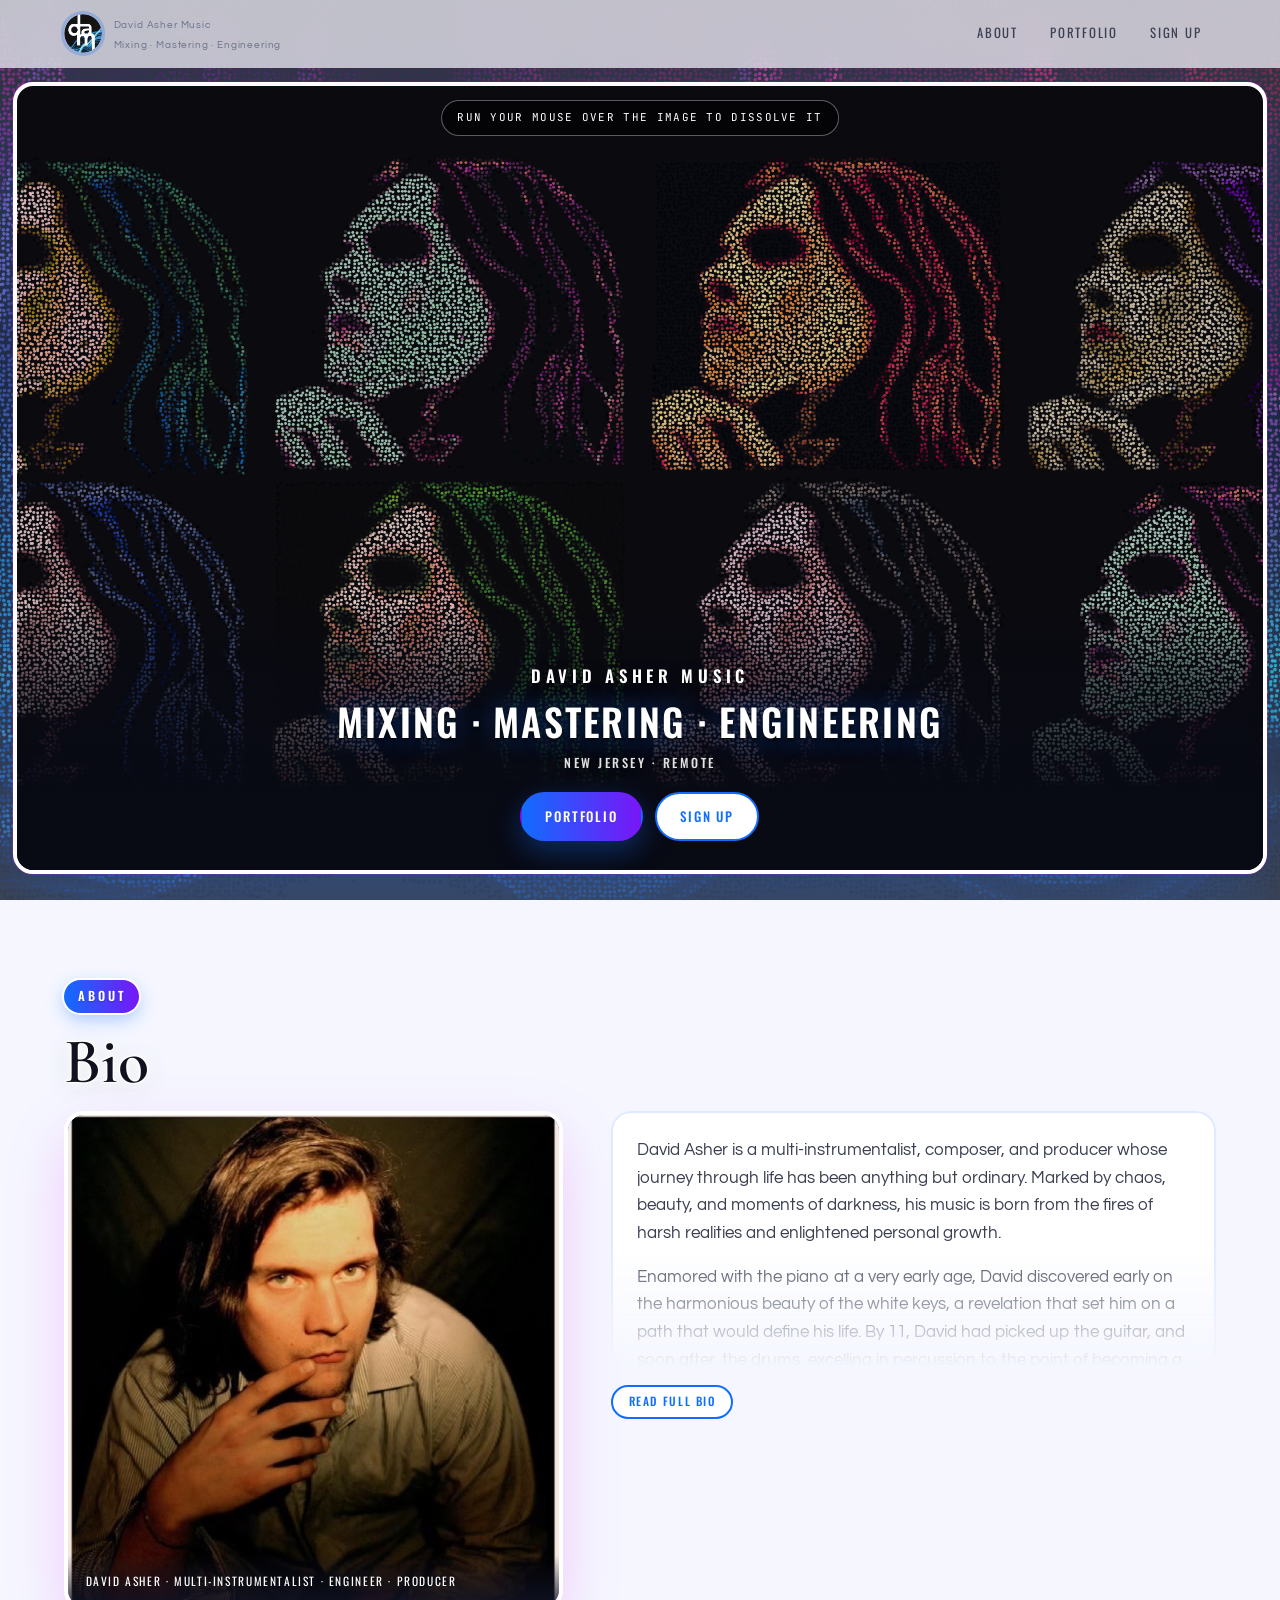
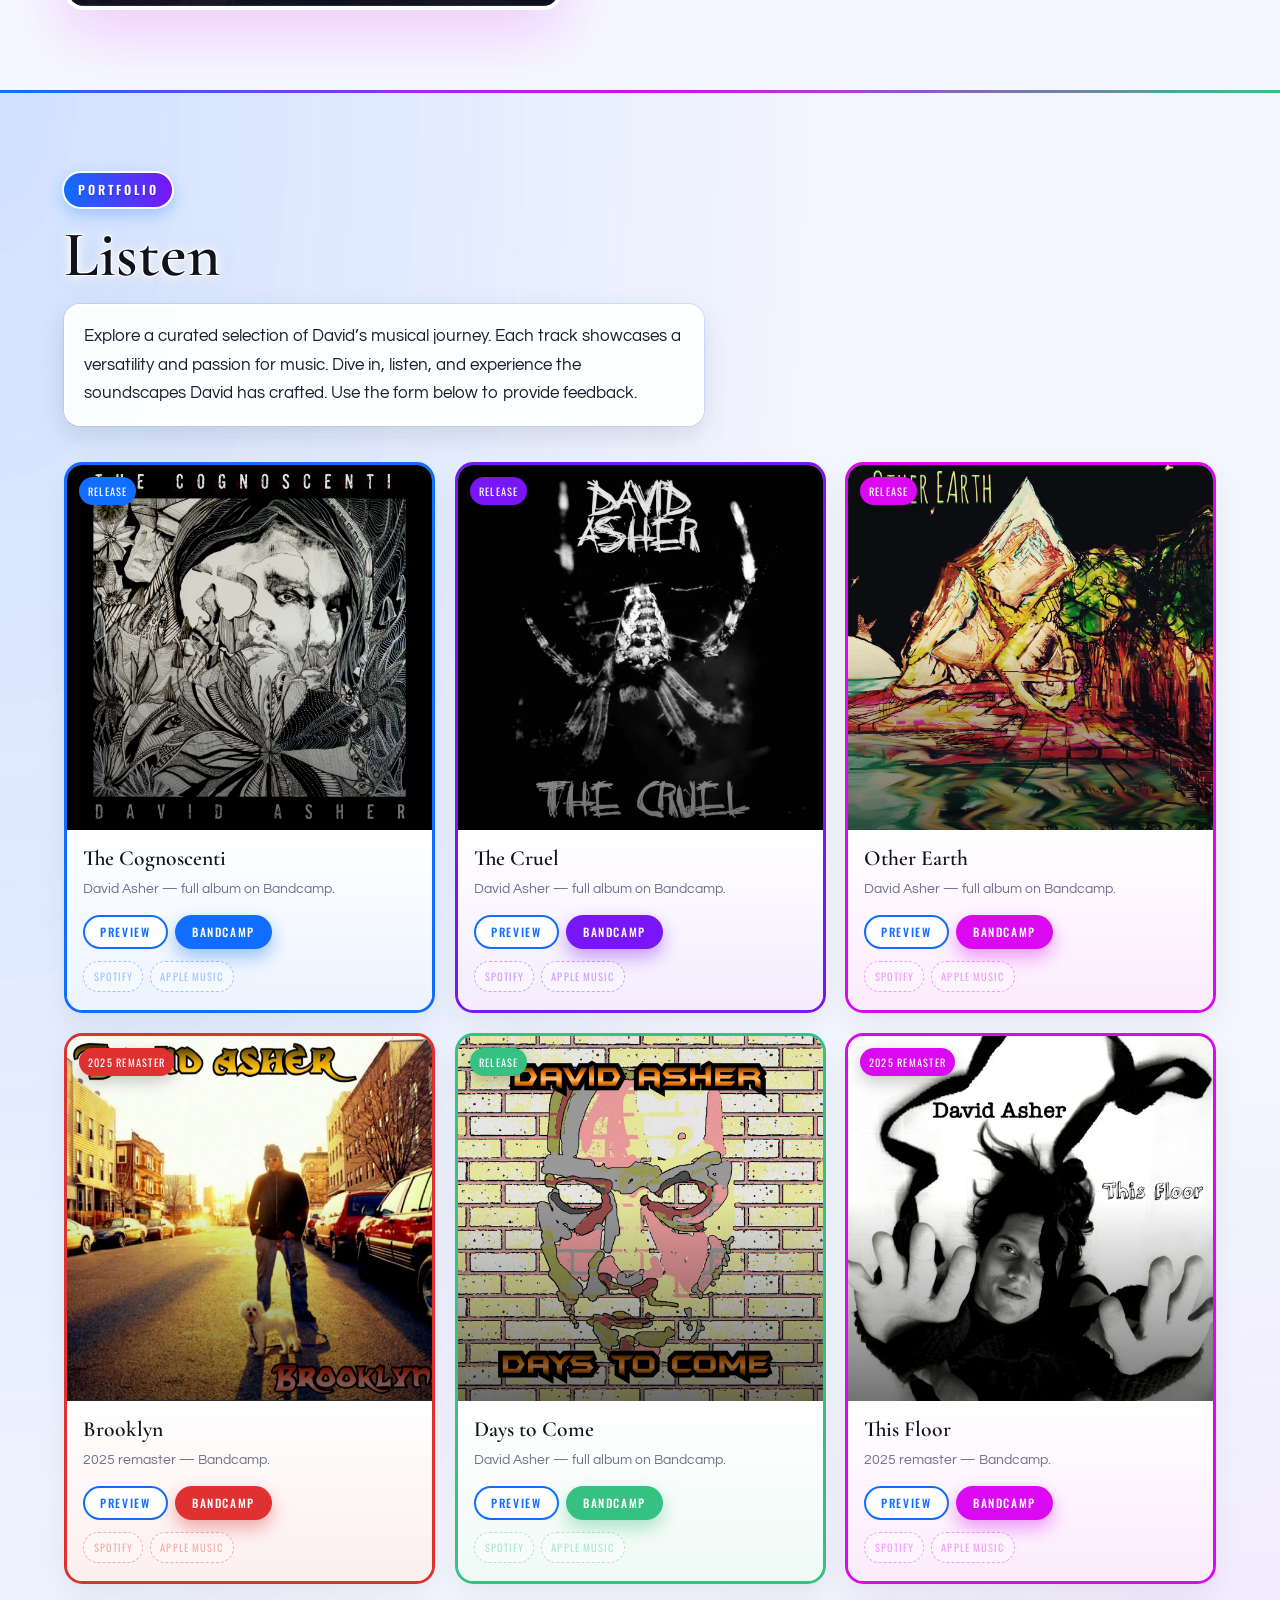
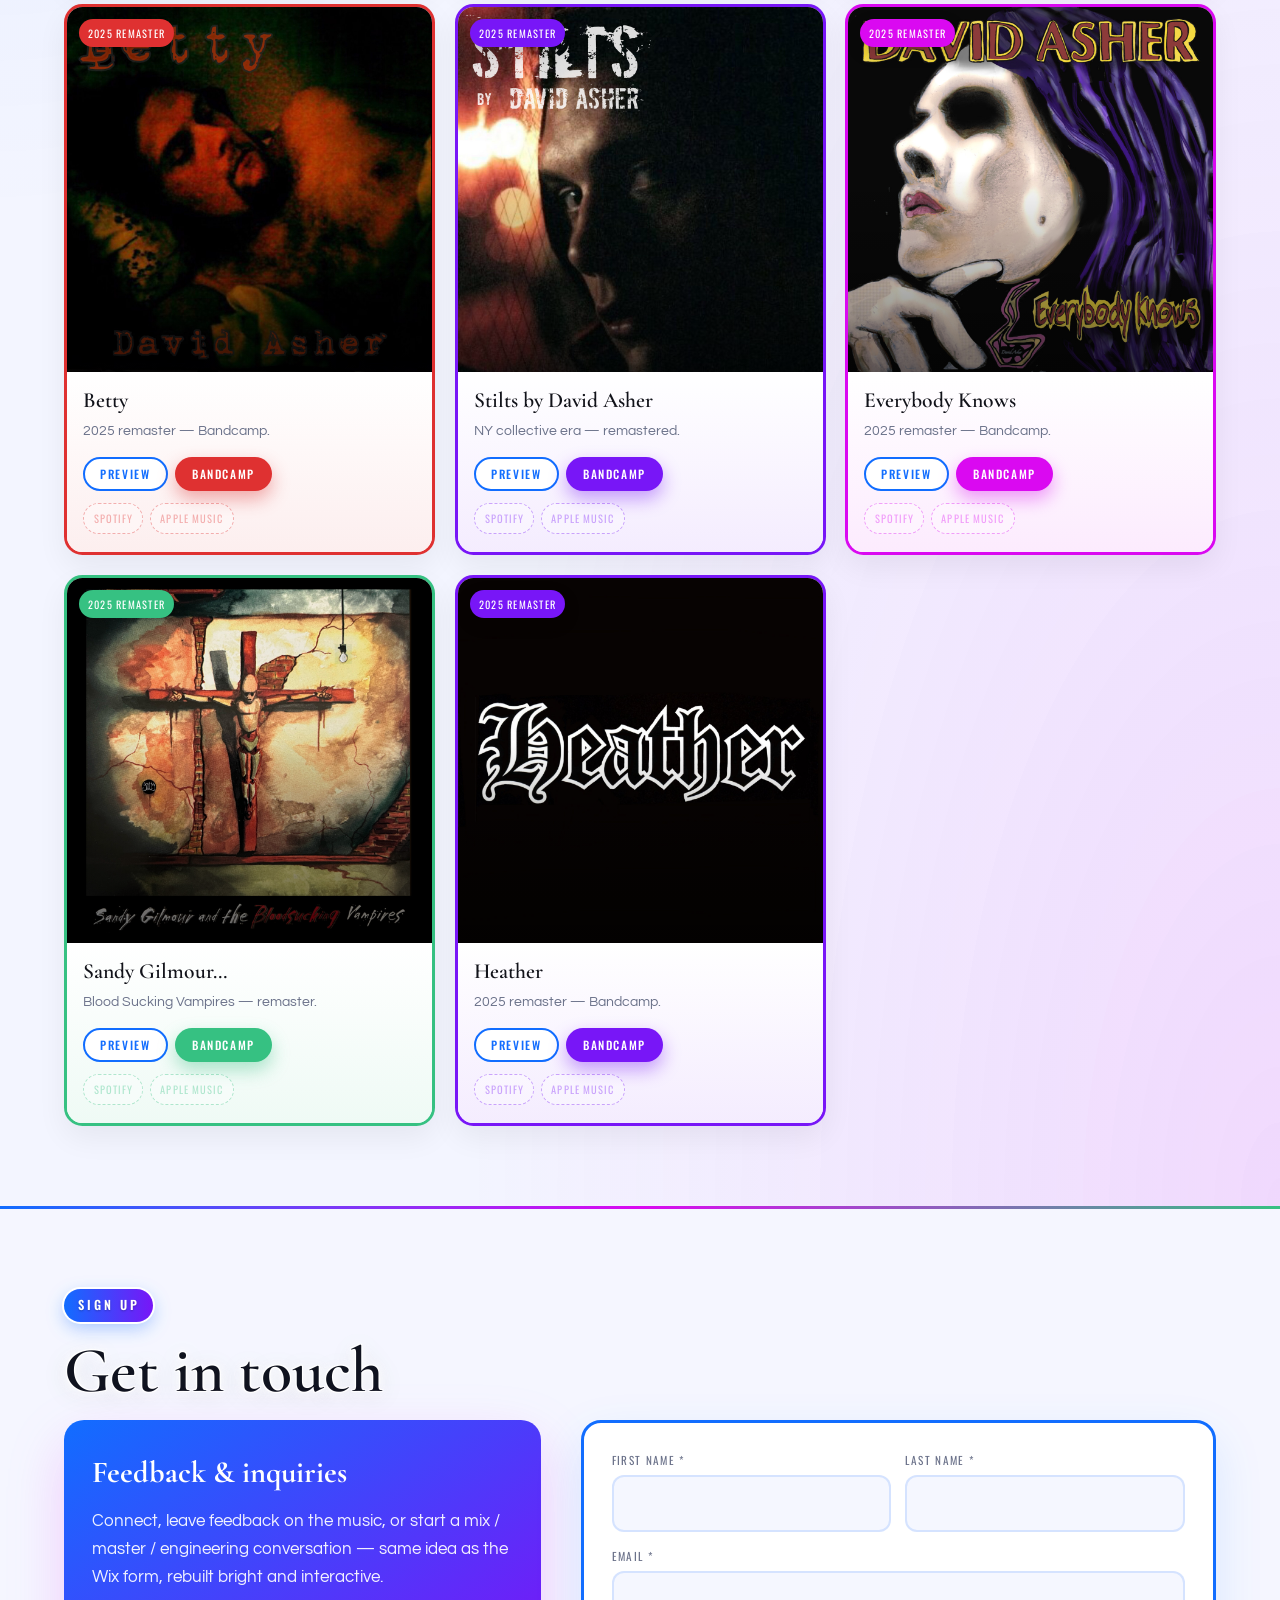
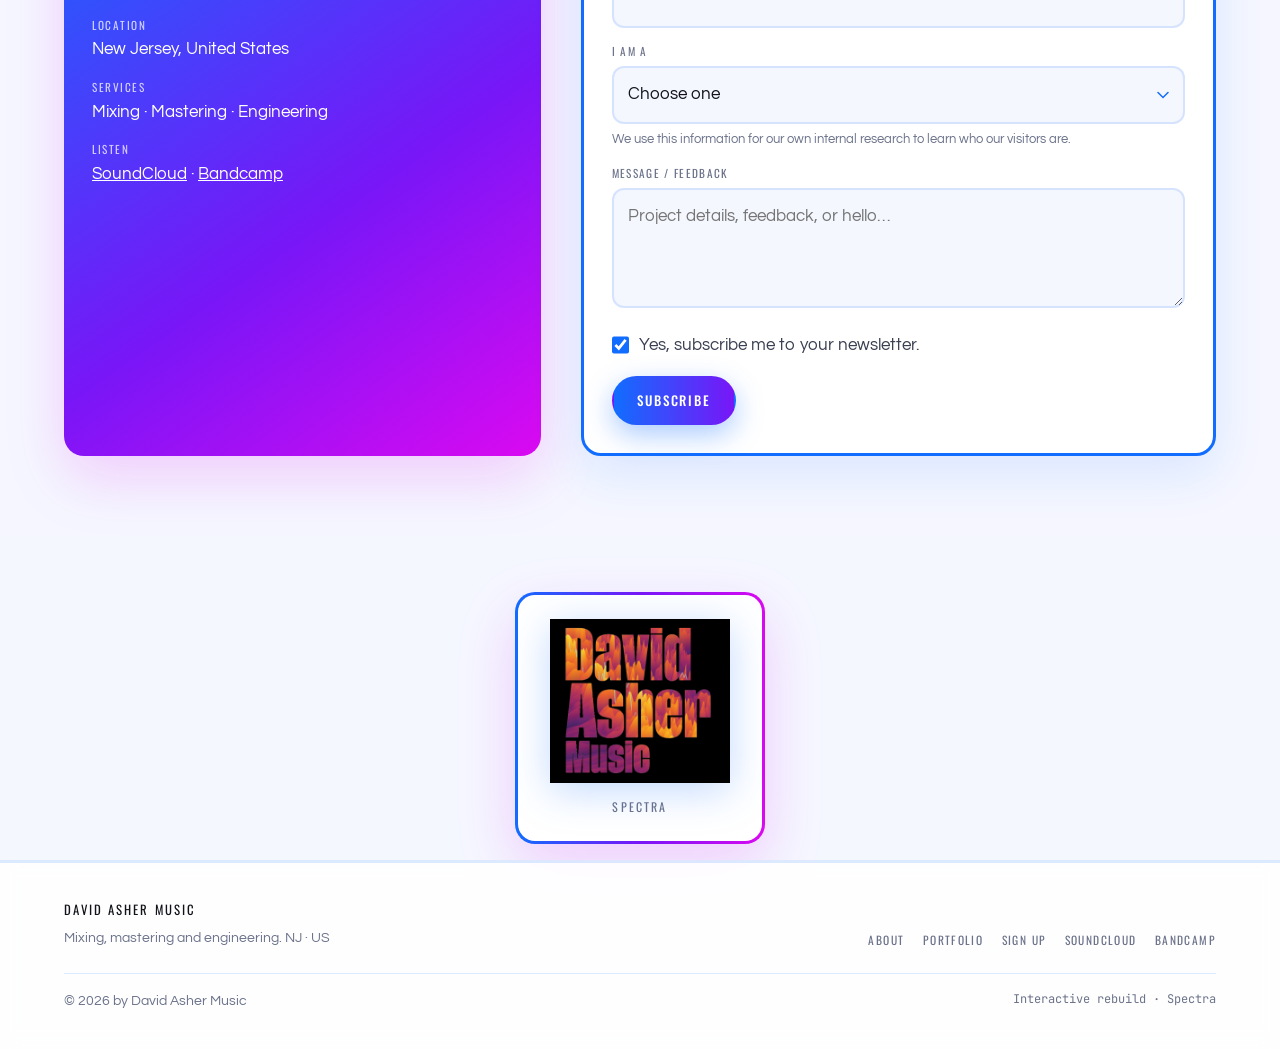
==== index.html @ 36d7f4b3 "Initial publish" ====
<!DOCTYPE html>
<html lang="en">
  <head>
    <meta charset="utf-8" />
    <meta name="viewport" content="width=device-width, initial-scale=1, viewport-fit=cover" />
    <title>David Asher Music - Mixing | Mastering | Engineering</title>
    <meta name="description" content="David Asher Music. Mixing, mastering and engineering." />
    <meta name="theme-color" content="#116dff" />
    <link rel="icon" href="assets/favicon.png" type="image/png" />
    <link rel="preconnect" href="https://fonts.googleapis.com" />
    <link rel="preconnect" href="https://fonts.gstatic.com" crossorigin />
    <link
      href="https://fonts.googleapis.com/css2?family=Cormorant+Garamond:ital,wght@0,500;0,600;1,400&family=JetBrains+Mono:wght@400;500&family=Oswald:wght@400;500&family=Questrial&display=swap"
      rel="stylesheet"
    />
    <link rel="stylesheet" href="css/styles.css" />
    <script type="application/ld+json">
      {
        "@context": "https://schema.org/",
        "@type": "LocalBusiness",
        "name": "David Asher Music",
        "url": "https://davidasher1122.wixsite.com/david-asher-music",
        "description": "Mixing, mastering and engineering.",
        "address": { "@type": "PostalAddress", "addressRegion": "NJ", "addressCountry": "US" }
      }
    </script>
  </head>
  <body>
    <div class="boot-loader" aria-hidden="true">
      <div class="boot-loader__inner">
        <div class="boot-loader__bars">
          <span></span><span></span><span></span><span></span><span></span><span></span><span></span>
        </div>
        <p class="boot-loader__label">David Asher Music</p>
      </div>
    </div>

    <!-- Background A–E: particle images that dissolve under the mouse -->
    <div class="bg-stage" aria-hidden="true">
      <canvas id="bg-canvas"></canvas>
      <div class="bg-stage__veil"></div>
    </div>

    <div class="scroll-progress" aria-hidden="true"></div>

    <header class="site-header">
      <nav class="nav" aria-label="Primary">
        <a class="logo" href="#top">
          <img src="assets/wix/logo-mark.png" alt="" width="40" height="40" />
          <span>
            David Asher Music
            <span>Mixing · Mastering · Engineering</span>
          </span>
        </a>
        <ul class="nav__links">
          <li><a href="#about">About</a></li>
          <li><a href="#portfolio">Portfolio</a></li>
          <li><a href="#signup">Sign up</a></li>
        </ul>
        <button class="nav-toggle" type="button" aria-label="Open menu" aria-expanded="false" aria-controls="nav-drawer">
          <span></span><span></span><span></span>
        </button>
      </nav>
    </header>

    <div class="nav-drawer" id="nav-drawer">
      <a href="#about">About</a>
      <a href="#portfolio">Portfolio</a>
      <a href="#signup">Sign up</a>
    </div>

    <main id="top">
      <!-- HERO: main interactive image — majority of screen -->
      <section class="hero" aria-label="Intro">
        <div class="hero__stage">
          <canvas
            id="hero-canvas"
            class="hero__canvas"
            aria-label="Main interactive image — move your mouse to dissolve"
          ></canvas>
          <p class="hero__hint">Run your mouse over the image to dissolve it</p>
          <div class="hero__overlay">
            <p class="hero__brand">David Asher Music</p>
            <h1>Mixing · Mastering · Engineering</h1>
            <p class="hero__tag">New Jersey · Remote</p>
            <div class="hero__actions">
              <a class="btn btn--primary" href="#portfolio" data-magnetic>Portfolio</a>
              <a class="btn btn--ghost btn--on-dark" href="#signup" data-magnetic>Sign up</a>
            </div>
          </div>
        </div>
      </section>

      <!-- ABOUT -->
      <section class="section" id="about">
        <div class="wrap">
          <p class="section__kicker" data-reveal>About</p>
          <h2 class="section__title" data-reveal>Bio</h2>
          <div class="about-grid">
            <div class="portrait" data-reveal data-tilt>
              <img
                src="assets/custom/profile-photo.jpg"
                alt="David Asher"
                width="800"
                height="800"
                loading="eager"
              />
              <p class="portrait__cap">David Asher · Multi-instrumentalist · Engineer · Producer</p>
            </div>
            <div class="bio-collapse" data-collapsed="true" data-reveal data-reveal-delay="1">
              <div class="prose">
                <p>
                  David Asher is a multi-instrumentalist, composer, and producer whose
                  journey through life has been anything but ordinary. Marked by chaos,
                  beauty, and moments of darkness, his music is born from the fires of
                  harsh realities and enlightened personal growth.
                </p>
                <p>
                  Enamored with the piano at a very early age, David discovered early on
                  the harmonious beauty of the white keys, a revelation that set him on a
                  path that would define his life. By 11, David had picked up the guitar,
                  and soon after, the drums, excelling in percussion to the point of
                  becoming a state and county champion. Starting sophomore year in high
                  school, he began performing timpani with The Trenton State Orchestra.
                  David’s accolades during these formative years were numerous, from drum
                  captain to chamber orchestra conductor, and lead singer and guitarist in
                  a rock band.
                </p>
                <p>
                  After high school, David’s musical career flourished as he played with
                  various groups, including the progressive rock band Sandy Gilmour and the
                  renowned NY music collective STILTS. His move from NJ to NYC allowed him
                  to live his dream as a working musician, eventually relocating to the
                  Hamptons where he became a sought-after performer. He played from Montauk
                  to Sunrise Highway, joining the legendary Long Island band Satchel Boogie
                  and performing with some of the most talented musicians in the area.
                </p>
                <p>
                  For the next decade, David lived as a professional musician and songwriter
                  until a tragic accident left him paralyzed from the waist down. Refusing
                  to be discouraged, David reinvented himself as a mix engineer and producer,
                  starting his own business. Yet, his passion for composing remained
                  undiminished. Determined to pursue his love for film and TV scoring, David
                  found a mentor in Robbie Teehan, a Canadian composer with a prolific career
                  in media composition.
                </p>
                <p>
                  David’s music is a testament to his life’s experiences, infused with every
                  ounce of joy and every gallon of pain. His masterful use of motifs,
                  intricate layering, and breathtaking builds, combined with his exceptional
                  production skills, make him an invaluable asset for any film score.
                  <strong>David Asher transforms cinematic visions into unforgettable auditory experiences.</strong>
                </p>
              </div>
              <p style="margin-top: 1.1rem">
                <button type="button" class="btn btn--ghost btn--sm" data-bio-toggle aria-expanded="false">
                  Read full bio
                </button>
              </p>
            </div>
          </div>
        </div>
      </section>

      <!-- PORTFOLIO with REAL Bandcamp covers -->
      <section class="section section--portfolio" id="portfolio">
        <div class="wrap">
          <p class="section__kicker" data-reveal>Portfolio</p>
          <h2 class="section__title" data-reveal>Listen</h2>
          <p class="section__lede" data-reveal>
            Explore a curated selection of David’s musical journey. Each track showcases a
            versatility and passion for music. Dive in, listen, and experience the
            soundscapes David has crafted. Use the form below to provide feedback.
          </p>

          <div class="portfolio-grid">
            <article class="track" data-tilt data-reveal data-reveal-delay="1" style="--playhead: 0%">
              <div class="track__art">
                <img src="assets/covers/the-cognoscenti.jpg" alt="The Cognoscenti album cover" width="700" height="700" loading="lazy" />
                <span class="track__tag">Release</span>
                <div class="track__playhead"></div>
              </div>
              <div class="track__body">
                <h3>The Cognoscenti</h3>
                <p>David Asher — full album on Bandcamp.</p>
                <div class="track__actions">
                  <button type="button" class="btn btn--ghost btn--sm" data-track-play aria-pressed="false">Preview</button>
                  <a class="btn btn--primary btn--sm" href="https://davidasher.bandcamp.com/album/the-cognoscenti" target="_blank" rel="noopener noreferrer">Bandcamp</a>
                </div>
                <div class="track__stream">
                  <a class="is-empty" href="#" data-service="spotify" title="Add Spotify link">Spotify</a>
                  <a class="is-empty" href="#" data-service="apple" title="Add Apple Music link">Apple Music</a>
                </div>
              </div>
            </article>

            <article class="track" data-tilt data-reveal data-reveal-delay="2" style="--playhead: 0%">
              <div class="track__art">
                <img src="assets/covers/the-cruel.jpg" alt="The Cruel album cover" width="700" height="700" loading="lazy" />
                <span class="track__tag">Release</span>
                <div class="track__playhead"></div>
              </div>
              <div class="track__body">
                <h3>The Cruel</h3>
                <p>David Asher — full album on Bandcamp.</p>
                <div class="track__actions">
                  <button type="button" class="btn btn--ghost btn--sm" data-track-play aria-pressed="false">Preview</button>
                  <a class="btn btn--primary btn--sm" href="https://davidasher.bandcamp.com/album/the-cruel" target="_blank" rel="noopener noreferrer">Bandcamp</a>
                </div>
                <div class="track__stream">
                  <a class="is-empty" href="#" data-service="spotify" title="Add Spotify link">Spotify</a>
                  <a class="is-empty" href="#" data-service="apple" title="Add Apple Music link">Apple Music</a>
                </div>
              </div>
            </article>

            <article class="track" data-tilt data-reveal data-reveal-delay="3" style="--playhead: 0%">
              <div class="track__art">
                <img src="assets/covers/other-earth.jpg" alt="Other Earth album cover" width="700" height="700" loading="lazy" />
                <span class="track__tag">Release</span>
                <div class="track__playhead"></div>
              </div>
              <div class="track__body">
                <h3>Other Earth</h3>
                <p>David Asher — full album on Bandcamp.</p>
                <div class="track__actions">
                  <button type="button" class="btn btn--ghost btn--sm" data-track-play aria-pressed="false">Preview</button>
                  <a class="btn btn--primary btn--sm" href="https://davidasher.bandcamp.com/album/other-earth" target="_blank" rel="noopener noreferrer">Bandcamp</a>
                </div>
                <div class="track__stream">
                  <a class="is-empty" href="#" data-service="spotify" title="Add Spotify link">Spotify</a>
                  <a class="is-empty" href="#" data-service="apple" title="Add Apple Music link">Apple Music</a>
                </div>
              </div>
            </article>

            <article class="track" data-tilt data-reveal data-reveal-delay="1" style="--playhead: 0%">
              <div class="track__art">
                <img src="assets/covers/brooklyn.jpg" alt="Brooklyn 2025 remaster album cover" width="700" height="700" loading="lazy" />
                <span class="track__tag">2025 remaster</span>
                <div class="track__playhead"></div>
              </div>
              <div class="track__body">
                <h3>Brooklyn</h3>
                <p>2025 remaster — Bandcamp.</p>
                <div class="track__actions">
                  <button type="button" class="btn btn--ghost btn--sm" data-track-play aria-pressed="false">Preview</button>
                  <a class="btn btn--primary btn--sm" href="https://davidasher.bandcamp.com/album/brooklyn-2025-remaster" target="_blank" rel="noopener noreferrer">Bandcamp</a>
                </div>
                <div class="track__stream">
                  <a class="is-empty" href="#" data-service="spotify" title="Add Spotify link">Spotify</a>
                  <a class="is-empty" href="#" data-service="apple" title="Add Apple Music link">Apple Music</a>
                </div>
              </div>
            </article>

            <article class="track" data-tilt data-reveal data-reveal-delay="2" style="--playhead: 0%">
              <div class="track__art">
                <img src="assets/covers/days-to-come.jpg" alt="Days to Come album cover" width="700" height="700" loading="lazy" />
                <span class="track__tag">Release</span>
                <div class="track__playhead"></div>
              </div>
              <div class="track__body">
                <h3>Days to Come</h3>
                <p>David Asher — full album on Bandcamp.</p>
                <div class="track__actions">
                  <button type="button" class="btn btn--ghost btn--sm" data-track-play aria-pressed="false">Preview</button>
                  <a class="btn btn--primary btn--sm" href="https://davidasher.bandcamp.com/album/days-to-come" target="_blank" rel="noopener noreferrer">Bandcamp</a>
                </div>
                <div class="track__stream">
                  <a class="is-empty" href="#" data-service="spotify" title="Add Spotify link">Spotify</a>
                  <a class="is-empty" href="#" data-service="apple" title="Add Apple Music link">Apple Music</a>
                </div>
              </div>
            </article>

            <article class="track" data-tilt data-reveal data-reveal-delay="3" style="--playhead: 0%">
              <div class="track__art">
                <img src="assets/covers/this-floor.jpg" alt="This Floor 2025 remaster album cover" width="700" height="700" loading="lazy" />
                <span class="track__tag">2025 remaster</span>
                <div class="track__playhead"></div>
              </div>
              <div class="track__body">
                <h3>This Floor</h3>
                <p>2025 remaster — Bandcamp.</p>
                <div class="track__actions">
                  <button type="button" class="btn btn--ghost btn--sm" data-track-play aria-pressed="false">Preview</button>
                  <a class="btn btn--primary btn--sm" href="https://davidasher.bandcamp.com/album/this-floor-2025-remaster" target="_blank" rel="noopener noreferrer">Bandcamp</a>
                </div>
                <div class="track__stream">
                  <a class="is-empty" href="#" data-service="spotify" title="Add Spotify link">Spotify</a>
                  <a class="is-empty" href="#" data-service="apple" title="Add Apple Music link">Apple Music</a>
                </div>
              </div>
            </article>

            <article class="track" data-tilt data-reveal data-reveal-delay="1" style="--playhead: 0%">
              <div class="track__art">
                <img src="assets/covers/betty.jpg" alt="Betty 2025 remaster album cover" width="700" height="700" loading="lazy" />
                <span class="track__tag">2025 remaster</span>
                <div class="track__playhead"></div>
              </div>
              <div class="track__body">
                <h3>Betty</h3>
                <p>2025 remaster — Bandcamp.</p>
                <div class="track__actions">
                  <button type="button" class="btn btn--ghost btn--sm" data-track-play aria-pressed="false">Preview</button>
                  <a class="btn btn--primary btn--sm" href="https://davidasher.bandcamp.com/album/betty-2025-remaster" target="_blank" rel="noopener noreferrer">Bandcamp</a>
                </div>
                <div class="track__stream">
                  <a class="is-empty" href="#" data-service="spotify" title="Add Spotify link">Spotify</a>
                  <a class="is-empty" href="#" data-service="apple" title="Add Apple Music link">Apple Music</a>
                </div>
              </div>
            </article>

            <article class="track" data-tilt data-reveal data-reveal-delay="2" style="--playhead: 0%">
              <div class="track__art">
                <img src="assets/covers/stilts.jpg" alt="Stilts by David Asher album cover" width="700" height="700" loading="lazy" />
                <span class="track__tag">2025 remaster</span>
                <div class="track__playhead"></div>
              </div>
              <div class="track__body">
                <h3>Stilts by David Asher</h3>
                <p>NY collective era — remastered.</p>
                <div class="track__actions">
                  <button type="button" class="btn btn--ghost btn--sm" data-track-play aria-pressed="false">Preview</button>
                  <a class="btn btn--primary btn--sm" href="https://davidasher.bandcamp.com/album/stilts-by-david-asher-2025-remaster" target="_blank" rel="noopener noreferrer">Bandcamp</a>
                </div>
                <div class="track__stream">
                  <a class="is-empty" href="#" data-service="spotify" title="Add Spotify link">Spotify</a>
                  <a class="is-empty" href="#" data-service="apple" title="Add Apple Music link">Apple Music</a>
                </div>
              </div>
            </article>

            <article class="track" data-tilt data-reveal data-reveal-delay="3" style="--playhead: 0%">
              <div class="track__art">
                <img src="assets/covers/everybody-knows.jpg" alt="Everybody Knows 2025 remaster album cover" width="700" height="700" loading="lazy" />
                <span class="track__tag">2025 remaster</span>
                <div class="track__playhead"></div>
              </div>
              <div class="track__body">
                <h3>Everybody Knows</h3>
                <p>2025 remaster — Bandcamp.</p>
                <div class="track__actions">
                  <button type="button" class="btn btn--ghost btn--sm" data-track-play aria-pressed="false">Preview</button>
                  <a class="btn btn--primary btn--sm" href="https://davidasher.bandcamp.com/album/everybody-knows-2025-remaster" target="_blank" rel="noopener noreferrer">Bandcamp</a>
                </div>
                <div class="track__stream">
                  <a class="is-empty" href="#" data-service="spotify" title="Add Spotify link">Spotify</a>
                  <a class="is-empty" href="#" data-service="apple" title="Add Apple Music link">Apple Music</a>
                </div>
              </div>
            </article>

            <article class="track" data-tilt data-reveal data-reveal-delay="1" style="--playhead: 0%">
              <div class="track__art">
                <img src="assets/covers/sandy-gilmour.jpg" alt="Sandy Gilmour and the Blood Sucking Vampires album cover" width="700" height="700" loading="lazy" />
                <span class="track__tag">2025 remaster</span>
                <div class="track__playhead"></div>
              </div>
              <div class="track__body">
                <h3>Sandy Gilmour…</h3>
                <p>Blood Sucking Vampires — remaster.</p>
                <div class="track__actions">
                  <button type="button" class="btn btn--ghost btn--sm" data-track-play aria-pressed="false">Preview</button>
                  <a class="btn btn--primary btn--sm" href="https://davidasher.bandcamp.com/album/sandy-gilmour-and-the-blood-sucking-vampires-2025-remaster" target="_blank" rel="noopener noreferrer">Bandcamp</a>
                </div>
                <div class="track__stream">
                  <a class="is-empty" href="#" data-service="spotify" title="Add Spotify link">Spotify</a>
                  <a class="is-empty" href="#" data-service="apple" title="Add Apple Music link">Apple Music</a>
                </div>
              </div>
            </article>

            <article class="track" data-tilt data-reveal data-reveal-delay="2" style="--playhead: 0%">
              <div class="track__art">
                <img src="assets/covers/heather.jpg" alt="Heather 2025 remaster album cover" width="700" height="700" loading="lazy" />
                <span class="track__tag">2025 remaster</span>
                <div class="track__playhead"></div>
              </div>
              <div class="track__body">
                <h3>Heather</h3>
                <p>2025 remaster — Bandcamp.</p>
                <div class="track__actions">
                  <button type="button" class="btn btn--ghost btn--sm" data-track-play aria-pressed="false">Preview</button>
                  <a class="btn btn--primary btn--sm" href="https://davidasher.bandcamp.com/album/heather-2025-remaster" target="_blank" rel="noopener noreferrer">Bandcamp</a>
                </div>
                <div class="track__stream">
                  <a class="is-empty" href="#" data-service="spotify" title="Add Spotify link">Spotify</a>
                  <a class="is-empty" href="#" data-service="apple" title="Add Apple Music link">Apple Music</a>
                </div>
              </div>
            </article>
          </div>
        </div>
      </section>

      <!-- SIGN UP -->
      <section class="section" id="signup">
        <div class="wrap">
          <p class="section__kicker" data-reveal>Sign up</p>
          <h2 class="section__title" data-reveal>Get in touch</h2>
          <div class="signup-grid">
            <aside class="signup-aside" data-reveal>
              <h3>Feedback &amp; inquiries</h3>
              <p>
                Connect, leave feedback on the music, or start a mix / master / engineering
                conversation — same idea as the Wix form, rebuilt bright and interactive.
              </p>
              <div class="meta">
                <div>
                  <span>Location</span>
                  New Jersey, United States
                </div>
                <div>
                  <span>Services</span>
                  Mixing · Mastering · Engineering
                </div>
                <div>
                  <span>Listen</span>
                  <a href="https://soundcloud.com/david-asher" target="_blank" rel="noopener noreferrer">SoundCloud</a>
                  ·
                  <a href="https://davidasher.bandcamp.com/" target="_blank" rel="noopener noreferrer">Bandcamp</a>
                </div>
              </div>
            </aside>

            <form class="form" id="inquiry-form" data-email="hello@davidasher.music" novalidate data-reveal data-reveal-delay="1">
              <div class="form-row form-row--2">
                <div class="field">
                  <label for="first">First name *</label>
                  <input id="first" name="first" type="text" autocomplete="given-name" required />
                </div>
                <div class="field">
                  <label for="last">Last name *</label>
                  <input id="last" name="last" type="text" autocomplete="family-name" required />
                </div>
              </div>
              <div class="form-row">
                <div class="field">
                  <label for="email">Email *</label>
                  <input id="email" name="email" type="email" autocomplete="email" required />
                </div>
              </div>
              <div class="form-row">
                <div class="field">
                  <label for="iam">I am a</label>
                  <select id="iam" name="iam">
                    <option value="">Choose one</option>
                    <option value="Director/Producer and I have an immediate need for a project">
                      Director/Producer and I have an immediate need for a project
                    </option>
                    <option value="Director/Producer interested in connecting with new talent">
                      Director/Producer interested in connecting with new talent
                    </option>
                    <option value="Film industry employee always on the lookout for new talent">
                      Film industry employee always on the lookout for new talent
                    </option>
                    <option value="Music lover and you rock, Dave.">Music lover and you rock, Dave.</option>
                    <option value="Lost soul on the internet super-highway">Lost soul on the internet super-highway</option>
                    <option value="Independent artist / band">Independent artist / band</option>
                  </select>
                  <p class="hint">We use this information for our own internal research to learn who our visitors are.</p>
                </div>
              </div>
              <div class="form-row">
                <div class="field">
                  <label for="message">Message / feedback</label>
                  <textarea id="message" name="message" required placeholder="Project details, feedback, or hello…"></textarea>
                </div>
              </div>
              <label class="check">
                <input type="checkbox" name="newsletter" value="Yes, subscribe me to your newsletter." checked />
                <span>Yes, subscribe me to your newsletter.</span>
              </label>
              <div class="form__actions">
                <button class="btn btn--primary" type="submit" data-magnetic>Subscribe</button>
                <p class="form-status" role="status" aria-live="polite"></p>
              </div>
            </form>
          </div>
        </div>
      </section>
    </main>

    <section class="spectra-band" aria-label="Spectra">
      <div class="wrap">
        <div class="spectra-band__card" data-reveal>
          <a href="#top" aria-label="Spectra">
            <img src="assets/custom/spectra-logo.png" alt="Spectra logo" width="400" height="366" loading="lazy" />
          </a>
          <p>Spectra</p>
        </div>
      </div>
    </section>

    <footer class="site-footer">
      <div class="wrap">
        <div class="footer__row">
          <div class="footer__brand">
            David Asher Music
            <small>Mixing, mastering and engineering. NJ · US</small>
          </div>
          <nav class="footer__links" aria-label="Footer">
            <a href="#about">About</a>
            <a href="#portfolio">Portfolio</a>
            <a href="#signup">Sign up</a>
            <a href="https://soundcloud.com/david-asher" target="_blank" rel="noopener noreferrer">SoundCloud</a>
            <a href="https://davidasher.bandcamp.com/" target="_blank" rel="noopener noreferrer">Bandcamp</a>
          </nav>
        </div>
        <div class="footer__copy">
          <span>© <span data-year></span> by David Asher Music</span>
          <span class="mono">Interactive rebuild · Spectra</span>
        </div>
      </div>
    </footer>

    <script src="js/main.js"></script>
  </body>
</html>
---- css/styles.css ----
/* David Asher Music — bright Wix palette + bold Remix-style interaction */

:root {
  --bg: #f5f7ff;
  --bg-2: #eaefff;
  --bg-card: #ffffff;
  --ink: #12131a;
  --ink-soft: #3a3f52;
  --ink-dim: #6b728a;
  --line: rgba(17, 109, 255, 0.14);
  --line-strong: rgba(17, 109, 255, 0.28);
  --blue: #116dff;
  --blue-2: #2f5dff;
  --blue-3: #597dff;
  --red: #df3131;
  --magenta: #da09f1;
  --purple: #7816f7;
  --green: #36c182;
  --cyan: #1bc99c;
  --nav-h: 4.25rem;
  --max: 72rem;
  --font-display: "Cormorant Garamond", Georgia, serif;
  --font-ui: "Oswald", system-ui, sans-serif;
  --font-body: "Questrial", system-ui, sans-serif;
  --font-mono: "JetBrains Mono", ui-monospace, monospace;
  --ease: cubic-bezier(0.22, 1, 0.36, 1);
  --shadow: 0 18px 50px rgba(17, 109, 255, 0.12);
  --shadow-hot: 0 22px 60px rgba(218, 9, 241, 0.18);
  color-scheme: light;
}

@property --brand-cycle {
  syntax: "<color>";
  inherits: true;
  initial-value: #116dff;
}

@keyframes brand-cycle {
  0% { --brand-cycle: #116dff; }
  20% { --brand-cycle: #7816f7; }
  40% { --brand-cycle: #da09f1; }
  60% { --brand-cycle: #df3131; }
  80% { --brand-cycle: #36c182; }
  100% { --brand-cycle: #116dff; }
}

:root {
  animation: brand-cycle 8s linear infinite;
}

::selection {
  background: var(--brand-cycle);
  color: #fff;
}

*,
*::before,
*::after {
  box-sizing: border-box;
  margin: 0;
  padding: 0;
}

html {
  scroll-behavior: smooth;
}

body {
  font-family: var(--font-body);
  font-size: 1.05rem;
  line-height: 1.65;
  color: var(--ink);
  background: var(--bg);
  min-height: 100vh;
  overflow-x: hidden;
  -webkit-font-smoothing: antialiased;
  position: relative;
}

/* Backgrounds A–E as particle fields — mouse dissolves them */
.bg-stage {
  position: fixed;
  inset: 0;
  z-index: 0;
  pointer-events: none;
  overflow: hidden;
  background: #0a0e1a;
}

#bg-canvas {
  position: absolute;
  inset: 0;
  width: 100%;
  height: 100%;
  z-index: 1;
}

/* Soft readability wash — keep backgrounds vivid */
.bg-stage__veil {
  position: absolute;
  inset: 0;
  z-index: 2;
  background: linear-gradient(
    180deg,
    rgba(245, 247, 255, 0.18) 0%,
    rgba(245, 247, 255, 0.08) 50%,
    rgba(245, 247, 255, 0.22) 100%
  );
  pointer-events: none;
}

.site-header,
main,
.site-footer,
.spectra-band {
  position: relative;
  z-index: 2;
}

img {
  max-width: 100%;
  display: block;
}

a {
  color: var(--blue);
  text-decoration: none;
  transition: color 0.15s, transform 0.15s;
}

a:hover {
  color: var(--magenta);
}

ul { list-style: none; }

button, input, select, textarea {
  font: inherit;
  color: inherit;
}

/* Progress */
.scroll-progress {
  position: fixed;
  top: 0;
  left: 0;
  right: 0;
  height: 4px;
  z-index: 400;
  background: linear-gradient(90deg, var(--blue), var(--purple), var(--magenta), var(--red));
  transform: scaleX(0);
  transform-origin: left;
  pointer-events: none;
}

/* Boot */
.boot-loader {
  position: fixed;
  inset: 0;
  z-index: 10000;
  background: linear-gradient(135deg, #116dff, #7816f7 50%, #da09f1);
  display: grid;
  place-items: center;
  transition: opacity 0.5s, visibility 0.5s;
}

.boot-loader.is-done {
  opacity: 0;
  visibility: hidden;
  pointer-events: none;
}

.boot-loader__inner { text-align: center; color: #fff; }

.boot-loader__bars {
  display: flex;
  align-items: flex-end;
  justify-content: center;
  gap: 6px;
  height: 52px;
  margin-bottom: 1rem;
}

.boot-loader__bars span {
  width: 5px;
  background: #fff;
  border-radius: 2px;
  animation: boot-bar 0.55s ease-in-out infinite alternate;
  height: 20%;
  box-shadow: 0 0 12px rgba(255, 255, 255, 0.6);
}

.boot-loader__bars span:nth-child(1) { animation-delay: 0s; }
.boot-loader__bars span:nth-child(2) { animation-delay: 0.06s; }
.boot-loader__bars span:nth-child(3) { animation-delay: 0.12s; }
.boot-loader__bars span:nth-child(4) { animation-delay: 0.18s; }
.boot-loader__bars span:nth-child(5) { animation-delay: 0.24s; }
.boot-loader__bars span:nth-child(6) { animation-delay: 0.3s; }
.boot-loader__bars span:nth-child(7) { animation-delay: 0.36s; }

@keyframes boot-bar {
  from { height: 18%; opacity: 0.5; }
  to { height: 100%; opacity: 1; }
}

.boot-loader__label {
  font-family: var(--font-ui);
  letter-spacing: 0.28em;
  text-transform: uppercase;
  font-size: 0.8rem;
}

body:not(.is-booted) .site-header,
body:not(.is-booted) main,
body:not(.is-booted) .site-footer {
  opacity: 0;
}

body.is-booted .site-header,
body.is-booted main,
body.is-booted .site-footer {
  opacity: 1;
  transition: opacity 0.5s ease;
}

/* Header */
.site-header {
  position: fixed;
  top: 0;
  left: 0;
  right: 0;
  z-index: 100;
  height: var(--nav-h);
  display: flex;
  align-items: center;
  background: rgba(245, 247, 255, 0.72);
  backdrop-filter: blur(14px);
  -webkit-backdrop-filter: blur(14px);
  border-bottom: 1px solid transparent;
  transition: border-color 0.25s, box-shadow 0.25s;
}

.site-header.is-scrolled {
  border-bottom-color: var(--line);
  box-shadow: 0 8px 30px rgba(17, 109, 255, 0.08);
}

.nav {
  width: min(100% - 1.5rem, var(--max));
  margin-inline: auto;
  display: flex;
  align-items: center;
  justify-content: space-between;
  gap: 1rem;
}

.logo {
  display: flex;
  align-items: center;
  gap: 0.7rem;
  color: var(--ink);
  font-family: var(--font-ui);
  font-size: 0.85rem;
  letter-spacing: 0.16em;
  text-transform: uppercase;
  font-weight: 500;
}

.logo img {
  width: 2.4rem;
  height: 2.4rem;
  border-radius: 50%;
  box-shadow: 0 0 0 3px rgba(17, 109, 255, 0.25);
}

.logo span {
  display: block;
  font-family: var(--font-body);
  font-size: 0.65rem;
  letter-spacing: 0.08em;
  color: var(--ink-dim);
  margin-top: 0.15rem;
  text-transform: none;
}

.nav__links {
  display: none;
  gap: 0.2rem;
}

.nav__links a {
  font-family: var(--font-ui);
  font-size: 0.8rem;
  letter-spacing: 0.14em;
  text-transform: uppercase;
  color: var(--ink-soft);
  padding: 0.55rem 0.9rem;
  border-radius: 999px;
  transition: background 0.15s, color 0.15s, transform 0.15s;
}

.nav__links a:hover,
.nav__links a.is-active {
  color: #fff;
  background: linear-gradient(90deg, var(--blue), var(--purple));
  transform: translateY(-2px);
}

.nav-toggle {
  width: 2.7rem;
  height: 2.7rem;
  border: 2px solid var(--blue);
  background: #fff;
  border-radius: 10px;
  display: grid;
  place-items: center;
  gap: 5px;
  cursor: pointer;
}

.nav-toggle span {
  display: block;
  width: 1.1rem;
  height: 2px;
  background: var(--blue);
  transition: transform 0.25s, opacity 0.2s;
}

.nav-toggle[aria-expanded="true"] span:nth-child(1) {
  transform: translateY(7px) rotate(45deg);
}
.nav-toggle[aria-expanded="true"] span:nth-child(2) { opacity: 0; }
.nav-toggle[aria-expanded="true"] span:nth-child(3) {
  transform: translateY(-7px) rotate(-45deg);
}

.nav-drawer {
  position: fixed;
  inset: var(--nav-h) 0 0 0;
  background: linear-gradient(180deg, #fff, var(--bg-2));
  padding: 1.5rem;
  display: flex;
  flex-direction: column;
  gap: 0.35rem;
  transform: translateX(100%);
  transition: transform 0.3s var(--ease);
  z-index: 99;
  visibility: hidden;
}

.nav-drawer.is-open {
  transform: translateX(0);
  visibility: visible;
}

.nav-drawer a {
  font-family: var(--font-ui);
  font-size: 1.6rem;
  letter-spacing: 0.12em;
  text-transform: uppercase;
  color: var(--ink);
  padding: 0.85rem 0.25rem;
  border-bottom: 2px solid var(--line);
}

@media (min-width: 780px) {
  .nav-toggle { display: none; }
  .nav__links { display: flex; }
  .nav-drawer { display: none; }
}

.wrap {
  width: min(100% - 1.5rem, var(--max));
  margin-inline: auto;
}

.section {
  padding: 5rem 0;
  scroll-margin-top: calc(var(--nav-h) + 0.5rem);
  position: relative;
  background: rgba(245, 247, 255, 0.22);
}

/* Section type — high contrast over dissolving backgrounds */
.section__kicker {
  display: inline-block;
  font-family: var(--font-ui);
  font-size: 0.78rem;
  letter-spacing: 0.24em;
  text-transform: uppercase;
  font-weight: 600;
  color: #fff;
  margin-bottom: 0.9rem;
  padding: 0.4rem 0.85rem;
  border-radius: 999px;
  background: linear-gradient(90deg, var(--blue), var(--purple));
  box-shadow:
    0 0 0 2px #fff,
    0 6px 18px rgba(17, 109, 255, 0.35);
  text-shadow: 0 1px 2px rgba(0, 0, 0, 0.25);
}

.section__title {
  font-family: var(--font-display);
  font-size: clamp(2.6rem, 6vw, 4rem);
  font-weight: 600;
  line-height: 1.05;
  margin-bottom: 1rem;
  color: #10131f;
  /* White “outline” via stacked shadows so type pops on busy BGs */
  text-shadow:
    -1px -1px 0 #fff,
    1px -1px 0 #fff,
    -1px 1px 0 #fff,
    1px 1px 0 #fff,
    0 0 2px #fff,
    0 0 10px rgba(255, 255, 255, 0.95),
    0 2px 14px rgba(255, 255, 255, 0.85),
    0 4px 24px rgba(0, 0, 0, 0.18);
}

.section__lede {
  max-width: 40rem;
  color: #1a1f2e;
  font-size: 1.08rem;
  line-height: 1.65;
  font-weight: 500;
  padding: 1rem 1.15rem;
  border-radius: 1rem;
  background: rgba(255, 255, 255, 0.92);
  border: 2px solid rgba(255, 255, 255, 0.95);
  box-shadow:
    0 0 0 1px rgba(17, 109, 255, 0.12),
    0 10px 28px rgba(16, 19, 31, 0.12);
}

/* Reveals — snappier */
[data-reveal] {
  opacity: 0;
  transform: translateY(40px) scale(0.98);
  transition: opacity 0.55s var(--ease), transform 0.55s var(--ease);
}
[data-reveal].is-in {
  opacity: 1;
  transform: none;
}
[data-reveal-delay="1"] { transition-delay: 0.06s; }
[data-reveal-delay="2"] { transition-delay: 0.12s; }
[data-reveal-delay="3"] { transition-delay: 0.18s; }

/* ——— Hero: image fills stage; bold title overlaid on top ——— */
.hero {
  min-height: 100svh;
  position: relative;
  display: flex;
  align-items: center;
  justify-content: center;
  padding: calc(var(--nav-h) + 0.75rem) 0 1.5rem;
  overflow: hidden;
  background: transparent;
}

.hero__stage {
  position: relative;
  width: min(100% - 0.75rem, 98vw);
  height: min(88svh, 920px);
  margin: 0 auto;
  border-radius: 1.25rem;
  overflow: hidden;
  border: 4px solid #fff;
  box-shadow:
    0 30px 80px rgba(17, 109, 255, 0.28),
    0 0 0 1px rgba(218, 9, 241, 0.25);
  background: #0a0a0f;
  z-index: 1;
}

.hero__canvas {
  position: absolute;
  inset: 0;
  width: 100%;
  height: 100%;
  z-index: 0;
  cursor: crosshair;
  touch-action: none;
}

/* Bold readable title block sitting on the image */
.hero__overlay {
  position: absolute;
  left: 0;
  right: 0;
  bottom: 0;
  z-index: 5;
  text-align: center;
  padding: 3.5rem 1.25rem 1.85rem;
  pointer-events: none;
  background: linear-gradient(
    180deg,
    transparent 0%,
    rgba(8, 10, 20, 0.55) 28%,
    rgba(8, 10, 20, 0.92) 72%
  );
}

.hero__overlay .btn {
  pointer-events: auto;
}

.hero__hint {
  position: absolute;
  top: 0.85rem;
  left: 50%;
  transform: translateX(-50%);
  z-index: 6;
  font-family: var(--font-mono);
  font-size: 0.68rem;
  letter-spacing: 0.12em;
  text-transform: uppercase;
  color: #fff;
  background: rgba(0, 0, 0, 0.55);
  border: 1px solid rgba(255, 255, 255, 0.35);
  padding: 0.5rem 0.95rem;
  border-radius: 999px;
  pointer-events: none;
  white-space: nowrap;
}

.hero__brand {
  font-family: var(--font-ui);
  letter-spacing: 0.28em;
  text-transform: uppercase;
  font-size: clamp(0.85rem, 2vw, 1.05rem);
  font-weight: 600;
  color: #ffffff;
  margin-bottom: 0.55rem;
  text-shadow: 0 2px 12px rgba(0, 0, 0, 0.65);
}

.hero__overlay h1 {
  font-family: var(--font-ui);
  font-size: clamp(1.35rem, 4.2vw, 2.35rem);
  line-height: 1.2;
  font-weight: 600;
  letter-spacing: 0.06em;
  text-transform: uppercase;
  margin-bottom: 0.55rem;
  color: #ffffff;
  text-shadow:
    0 2px 4px rgba(0, 0, 0, 0.85),
    0 0 28px rgba(17, 109, 255, 0.45);
}

.hero__tag {
  font-family: var(--font-ui);
  letter-spacing: 0.2em;
  text-transform: uppercase;
  font-size: 0.78rem;
  font-weight: 500;
  color: rgba(255, 255, 255, 0.88);
  margin-bottom: 1.15rem;
  text-shadow: 0 1px 8px rgba(0, 0, 0, 0.7);
}

.hero__actions {
  display: flex;
  flex-wrap: wrap;
  gap: 0.75rem;
  justify-content: center;
}

.btn--on-dark {
  background: rgba(255, 255, 255, 0.12);
  color: #fff;
  border-color: rgba(255, 255, 255, 0.75);
}

.btn--on-dark:hover {
  background: #fff;
  color: var(--blue);
  border-color: #fff;
}

/* Stream links on album cards */
.track__stream {
  display: flex;
  flex-wrap: wrap;
  gap: 0.4rem;
  margin-top: 0.35rem;
}

.track__stream a {
  font-family: var(--font-ui);
  font-size: 0.65rem;
  letter-spacing: 0.1em;
  text-transform: uppercase;
  padding: 0.35rem 0.6rem;
  border-radius: 999px;
  border: 1.5px solid var(--accent-card);
  color: var(--accent-card);
  background: #fff;
  transition: background 0.15s, color 0.15s;
}

.track__stream a:hover {
  background: var(--accent-card);
  color: #fff;
}

.track__stream a.is-empty {
  opacity: 0.35;
  pointer-events: none;
  border-style: dashed;
}

/* Buttons — loud */
.btn {
  display: inline-flex;
  align-items: center;
  justify-content: center;
  gap: 0.4rem;
  padding: 0.95rem 1.45rem;
  font-family: var(--font-ui);
  font-size: 0.82rem;
  letter-spacing: 0.14em;
  text-transform: uppercase;
  font-weight: 500;
  border-radius: 999px;
  border: 2px solid transparent;
  cursor: pointer;
  transition: transform 0.12s, box-shadow 0.15s, background 0.15s, color 0.15s;
  line-height: 1.1;
  text-decoration: none;
}

.btn:active {
  transform: scale(0.96) !important;
}

.btn--primary {
  background: linear-gradient(90deg, var(--blue), var(--purple));
  color: #fff;
  border-color: transparent;
  box-shadow: 0 10px 28px rgba(17, 109, 255, 0.35);
}

.btn--primary:hover {
  box-shadow: 0 14px 36px rgba(218, 9, 241, 0.4);
  color: #fff;
}

.btn--ghost {
  background: #fff;
  color: var(--blue);
  border-color: var(--blue);
}

.btn--ghost:hover {
  background: var(--blue);
  color: #fff;
}

.btn--sm {
  padding: 0.55rem 0.95rem;
  font-size: 0.72rem;
}

[data-magnetic] {
  will-change: transform;
}

/* About */
.about-grid {
  display: grid;
  gap: 2rem;
  align-items: start;
}

@media (min-width: 860px) {
  .about-grid {
    grid-template-columns: 0.95fr 1.15fr;
    gap: 3rem;
  }
}

.portrait {
  position: relative;
  border-radius: 1.25rem;
  overflow: hidden;
  border: 4px solid #fff;
  box-shadow: var(--shadow-hot);
  background: linear-gradient(135deg, var(--blue), var(--magenta));
  aspect-ratio: 1;
  cursor: pointer;
  transition: transform 0.25s var(--ease), box-shadow 0.25s;
}

.portrait:hover {
  transform: scale(1.03) rotate(-1deg);
  box-shadow: 0 28px 70px rgba(218, 9, 241, 0.35);
}

.portrait img {
  width: 100%;
  height: 100%;
  object-fit: cover;
}

.portrait__cap {
  position: absolute;
  left: 0;
  right: 0;
  bottom: 0;
  padding: 1rem 1.1rem;
  background: linear-gradient(transparent, rgba(17, 20, 40, 0.85));
  color: #fff;
  font-family: var(--font-ui);
  font-size: 0.72rem;
  letter-spacing: 0.14em;
  text-transform: uppercase;
}

.prose {
  color: var(--ink-soft);
  background: #fff;
  border: 2px solid var(--line);
  border-radius: 1.25rem;
  padding: 1.5rem;
  box-shadow: var(--shadow);
}

.prose p + p {
  margin-top: 1rem;
}

.prose strong {
  color: var(--purple);
}

.bio-collapse[data-collapsed="true"] .prose {
  max-height: 16rem;
  overflow: hidden;
  mask-image: linear-gradient(180deg, #000 50%, transparent);
  -webkit-mask-image: linear-gradient(180deg, #000 50%, transparent);
}

.bio-collapse[data-collapsed="false"] .prose {
  max-height: none;
  mask: none;
  -webkit-mask: none;
}

/* Portfolio — colorful cards + real covers */
.section--portfolio {
  background:
    radial-gradient(ellipse at 0% 0%, rgba(17, 109, 255, 0.15), transparent 45%),
    radial-gradient(ellipse at 100% 100%, rgba(218, 9, 241, 0.12), transparent 45%),
    rgba(234, 239, 255, 0.2);
  border-block: 3px solid transparent;
  border-image: linear-gradient(90deg, var(--blue), var(--magenta), var(--green)) 1;
}

.portfolio-grid {
  display: grid;
  gap: 1.25rem;
  margin-top: 2.25rem;
}

@media (min-width: 600px) {
  .portfolio-grid {
    grid-template-columns: repeat(2, 1fr);
  }
}

@media (min-width: 960px) {
  .portfolio-grid {
    grid-template-columns: repeat(3, 1fr);
  }
}

.track {
  --accent-card: var(--blue);
  background: var(--bg-card);
  border-radius: 1.15rem;
  overflow: hidden;
  border: 3px solid var(--accent-card);
  box-shadow: 0 12px 30px rgba(0, 0, 0, 0.06);
  display: flex;
  flex-direction: column;
  transition: transform 0.2s var(--ease), box-shadow 0.2s, border-color 0.2s;
  will-change: transform;
  cursor: default;
}

.track:nth-child(3n + 1) { --accent-card: #116dff; }
.track:nth-child(3n + 2) { --accent-card: #7816f7; }
.track:nth-child(3n + 3) { --accent-card: #da09f1; }
.track:nth-child(3n + 4) { --accent-card: #df3131; }
.track:nth-child(5n) { --accent-card: #36c182; }

.track:hover,
.track.is-playing {
  transform: translateY(-10px) scale(1.02);
  box-shadow: 0 24px 50px color-mix(in srgb, var(--accent-card) 35%, transparent);
  border-color: var(--accent-card);
  z-index: 2;
}

.track__art {
  position: relative;
  aspect-ratio: 1;
  overflow: hidden;
  background: #111111;
}

.track__art img {
  width: 100%;
  height: 100%;
  object-fit: cover;
  transition: transform 0.45s var(--ease), filter 0.3s;
}

.track:hover .track__art img,
.track.is-playing .track__art img {
  transform: scale(1.12) rotate(1deg);
  filter: saturate(1.25) contrast(1.05);
}

.track__art::after {
  content: "";
  position: absolute;
  inset: 0;
  background: linear-gradient(180deg, transparent 45%, rgba(0, 0, 0, 0.55));
  pointer-events: none;
}

.track__tag {
  position: absolute;
  top: 0.75rem;
  left: 0.75rem;
  z-index: 2;
  font-family: var(--font-ui);
  font-size: 0.65rem;
  letter-spacing: 0.12em;
  text-transform: uppercase;
  background: var(--accent-card);
  color: #fff;
  padding: 0.35rem 0.55rem;
  border-radius: 999px;
  box-shadow: 0 6px 16px rgba(0, 0, 0, 0.2);
}

.track__playhead {
  position: absolute;
  left: 0;
  bottom: 0;
  height: 5px;
  width: var(--playhead, 0%);
  background: linear-gradient(90deg, #fff, var(--accent-card));
  z-index: 3;
  box-shadow: 0 0 12px #fff;
  transition: width 0.05s linear;
}

.track__body {
  padding: 1rem 1rem 1.15rem;
  display: flex;
  flex-direction: column;
  gap: 0.4rem;
  flex: 1;
  background: linear-gradient(180deg, #fff, color-mix(in srgb, var(--accent-card) 8%, #fff));
}

.track h3 {
  font-family: var(--font-display);
  font-size: 1.35rem;
  font-weight: 600;
  line-height: 1.15;
  color: var(--ink);
}

.track p {
  color: var(--ink-dim);
  font-size: 0.9rem;
  flex: 1;
}

.track__actions {
  display: flex;
  flex-wrap: wrap;
  gap: 0.45rem;
  margin-top: 0.5rem;
}

.track .btn--primary {
  background: var(--accent-card);
  box-shadow: 0 8px 18px color-mix(in srgb, var(--accent-card) 40%, transparent);
}

/* Console */
.console {
  margin-top: 2.75rem;
  border-radius: 1.25rem;
  overflow: hidden;
  border: 3px solid var(--blue);
  background: #fff;
  box-shadow: var(--shadow);
}

.console__bar {
  display: flex;
  flex-wrap: wrap;
  justify-content: space-between;
  gap: 0.5rem;
  padding: 0.85rem 1.15rem;
  background: linear-gradient(90deg, var(--blue), var(--purple), var(--magenta));
  color: #fff;
  font-family: var(--font-mono);
  font-size: 0.72rem;
  letter-spacing: 0.08em;
  text-transform: uppercase;
}

.console__body {
  display: grid;
  gap: 1.25rem;
  padding: 1.35rem;
}

@media (min-width: 800px) {
  .console__body {
    grid-template-columns: 1fr 1.1fr;
    align-items: center;
  }
}

.console__copy h3 {
  font-family: var(--font-display);
  font-size: 1.7rem;
  margin-bottom: 0.45rem;
}

.console__copy p {
  color: var(--ink-soft);
  margin-bottom: 1rem;
}

.console__status {
  font-family: var(--font-mono);
  font-size: 0.75rem;
  color: var(--purple);
  margin-top: 0.75rem;
}

.console__panel {
  border: 2px solid var(--line);
  border-radius: 1rem;
  padding: 1rem;
  background: var(--bg);
  display: grid;
  gap: 0.85rem;
}

.meters {
  display: flex;
  align-items: flex-end;
  gap: 4px;
  height: 56px;
}

.meters span {
  flex: 1;
  height: 10%;
  min-height: 10%;
  border-radius: 3px 3px 0 0;
  background: linear-gradient(180deg, var(--magenta), var(--blue));
  transition: height 0.08s linear;
}

.fader {
  display: grid;
  grid-template-columns: 4.2rem 1fr 3.5rem;
  gap: 0.6rem;
  align-items: center;
}

.fader label {
  font-family: var(--font-mono);
  font-size: 0.68rem;
  letter-spacing: 0.08em;
  text-transform: uppercase;
  color: var(--ink-dim);
}

.fader [data-val] {
  font-family: var(--font-mono);
  font-size: 0.72rem;
  color: var(--blue);
  text-align: right;
  font-weight: 600;
}

.fader input[type="range"] {
  -webkit-appearance: none;
  appearance: none;
  width: 100%;
  height: 8px;
  border-radius: 99px;
  background: linear-gradient(90deg, var(--blue), var(--magenta));
  outline: none;
  cursor: pointer;
}

.fader input[type="range"]::-webkit-slider-thumb {
  -webkit-appearance: none;
  width: 22px;
  height: 22px;
  border-radius: 50%;
  background: #fff;
  border: 3px solid var(--purple);
  box-shadow: 0 4px 12px rgba(120, 22, 247, 0.4);
  cursor: grab;
}

/* Signup */
.signup-grid {
  display: grid;
  gap: 2rem;
}

@media (min-width: 860px) {
  .signup-grid {
    grid-template-columns: 0.9fr 1.2fr;
    gap: 2.5rem;
  }
}

.signup-aside {
  background: linear-gradient(145deg, var(--blue), var(--purple) 60%, var(--magenta));
  color: #fff;
  border-radius: 1.25rem;
  padding: 1.75rem;
  box-shadow: var(--shadow-hot);
}

.signup-aside h3 {
  font-family: var(--font-display);
  font-size: 1.9rem;
  margin-bottom: 0.65rem;
}

.signup-aside p {
  opacity: 0.92;
}

.signup-aside a {
  color: #fff;
  text-decoration: underline;
}

.signup-aside .meta {
  margin-top: 1.5rem;
  display: grid;
  gap: 0.85rem;
}

.signup-aside .meta span {
  display: block;
  font-family: var(--font-ui);
  font-size: 0.7rem;
  letter-spacing: 0.14em;
  text-transform: uppercase;
  opacity: 0.75;
  margin-bottom: 0.15rem;
}

.form {
  background: #fff;
  border: 3px solid var(--blue);
  border-radius: 1.25rem;
  padding: 1.35rem;
  box-shadow: var(--shadow);
}

@media (min-width: 600px) {
  .form { padding: 1.75rem; }
}

.form-row {
  display: grid;
  gap: 0.9rem;
  margin-bottom: 0.9rem;
}

@media (min-width: 520px) {
  .form-row--2 { grid-template-columns: 1fr 1fr; }
}

.field label {
  display: block;
  font-family: var(--font-ui);
  font-size: 0.7rem;
  letter-spacing: 0.12em;
  text-transform: uppercase;
  color: var(--ink-dim);
  margin-bottom: 0.35rem;
}

.field input,
.field select,
.field textarea {
  width: 100%;
  background: var(--bg);
  border: 2px solid var(--line);
  border-radius: 0.75rem;
  padding: 0.8rem 0.9rem;
  transition: border-color 0.15s, box-shadow 0.15s;
  appearance: none;
}

.field select {
  background-image: url("data:image/svg+xml,%3Csvg xmlns='http://www.w3.org/2000/svg' width='12' height='8' fill='none'%3E%3Cpath d='M1 1.5L6 6.5L11 1.5' stroke='%23116dff' stroke-width='1.5' stroke-linecap='round'/%3E%3C/svg%3E");
  background-repeat: no-repeat;
  background-position: right 0.9rem center;
  padding-right: 2.2rem;
}

.field input:focus,
.field select:focus,
.field textarea:focus {
  outline: none;
  border-color: var(--blue);
  box-shadow: 0 0 0 4px rgba(17, 109, 255, 0.15);
}

.field textarea {
  min-height: 7.5rem;
  resize: vertical;
}

.field .hint {
  font-size: 0.8rem;
  color: var(--ink-dim);
  margin-top: 0.3rem;
}

.check {
  display: flex;
  gap: 0.6rem;
  align-items: flex-start;
  margin-bottom: 1rem;
  color: var(--ink-soft);
}

.check input {
  margin-top: 0.25rem;
  accent-color: var(--blue);
  width: 1.1rem;
  height: 1.1rem;
}

.form__actions {
  display: flex;
  flex-wrap: wrap;
  gap: 1rem;
  align-items: center;
}

.form-status {
  font-size: 0.9rem;
  color: var(--ink-soft);
}

.form-status.is-success { color: var(--green); }
.form-status.is-error { color: var(--red); }

/* Footer */
.site-footer {
  border-top: 3px solid var(--line);
  padding: 2.25rem 0;
  background: rgba(255, 255, 255, 0.88);
  backdrop-filter: blur(8px);
}

.footer__row {
  display: flex;
  flex-direction: column;
  gap: 1.25rem;
}

@media (min-width: 700px) {
  .footer__row {
    flex-direction: row;
    justify-content: space-between;
    align-items: flex-end;
  }
}

.footer__brand {
  font-family: var(--font-ui);
  letter-spacing: 0.16em;
  text-transform: uppercase;
  font-size: 0.8rem;
  color: var(--ink);
}

.footer__brand small {
  display: block;
  margin-top: 0.35rem;
  font-family: var(--font-body);
  letter-spacing: 0;
  text-transform: none;
  color: var(--ink-dim);
  font-size: 0.9rem;
}

.footer__links {
  display: flex;
  flex-wrap: wrap;
  gap: 0.75rem 1.15rem;
}

.footer__links a {
  font-family: var(--font-ui);
  font-size: 0.72rem;
  letter-spacing: 0.12em;
  text-transform: uppercase;
  color: var(--ink-dim);
}

.footer__links a:hover {
  color: var(--magenta);
}

.footer__copy {
  margin-top: 1.5rem;
  padding-top: 1rem;
  border-top: 1px solid var(--line);
  display: flex;
  flex-wrap: wrap;
  justify-content: space-between;
  gap: 0.5rem;
  font-size: 0.85rem;
  color: var(--ink-dim);
}

/* Spectra mark */
.spectra-band {
  padding: 3.5rem 0 1rem;
  text-align: center;
  position: relative;
  z-index: 2;
}

.spectra-band__card {
  display: inline-flex;
  flex-direction: column;
  align-items: center;
  gap: 0.85rem;
  padding: 1.5rem 2rem;
  background: #fff;
  border: 3px solid transparent;
  border-radius: 1.25rem;
  background-image:
    linear-gradient(#fff, #fff),
    linear-gradient(90deg, var(--blue), var(--purple), var(--magenta));
  background-origin: border-box;
  background-clip: padding-box, border-box;
  box-shadow: var(--shadow-hot);
}

.spectra-band img {
  width: min(180px, 42vw);
  height: auto;
  display: block;
  filter: drop-shadow(0 8px 20px rgba(17, 109, 255, 0.25));
  transition: transform 0.25s var(--ease);
}

.spectra-band a:hover img {
  transform: scale(1.06) rotate(-2deg);
}

.spectra-band p {
  font-family: var(--font-ui);
  font-size: 0.75rem;
  letter-spacing: 0.18em;
  text-transform: uppercase;
  color: var(--ink-dim);
}

.mono {
  font-family: var(--font-mono);
  font-size: 0.75rem;
}

:focus-visible {
  outline: 3px solid var(--magenta);
  outline-offset: 3px;
}

/* Burst particles layer */
.fx-layer {
  position: fixed;
  inset: 0;
  pointer-events: none;
  z-index: 50;
  overflow: hidden;
}

@media (prefers-reduced-motion: reduce) {
  html { scroll-behavior: auto; }
  :root { animation: none; }
  [data-reveal] { opacity: 1; transform: none; }
  .hero__hint { animation: none; }
  body:not(.is-booted) .site-header,
  body:not(.is-booted) main,
  body:not(.is-booted) .site-footer { opacity: 1; }
}
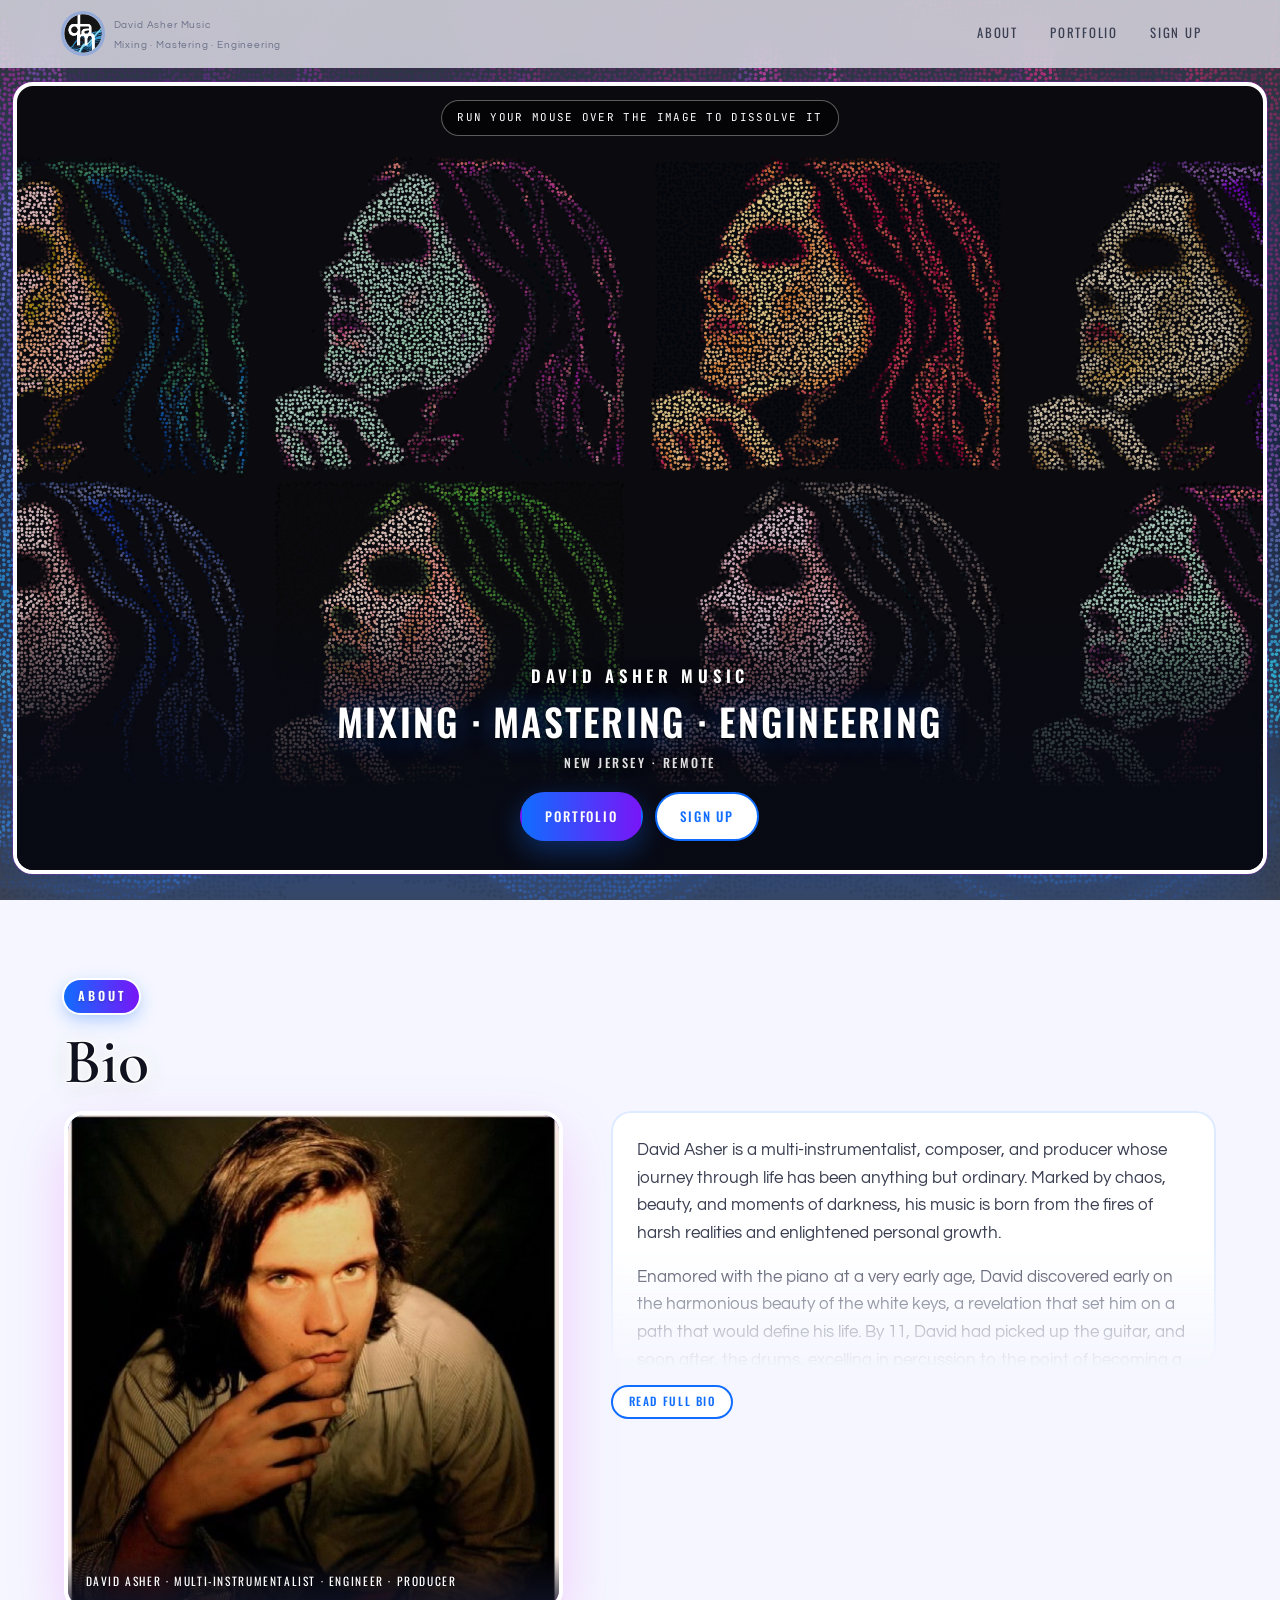
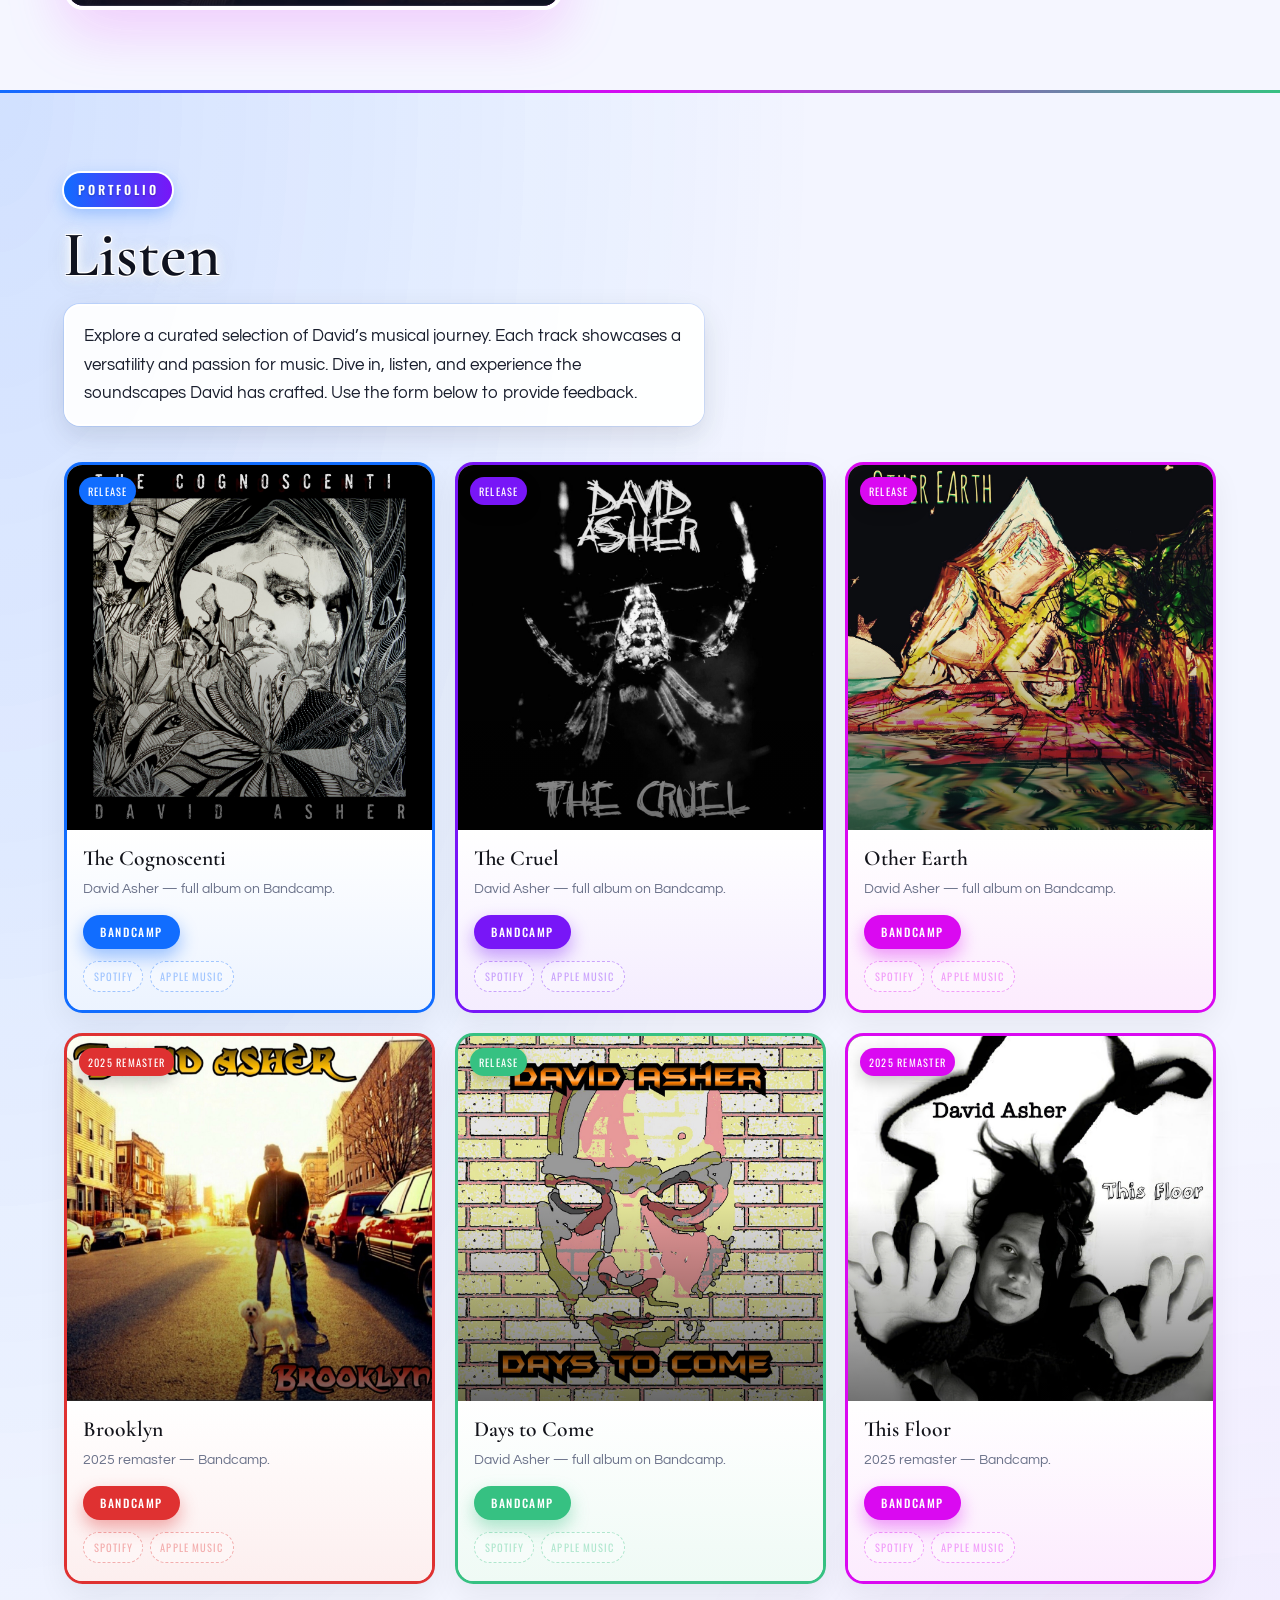
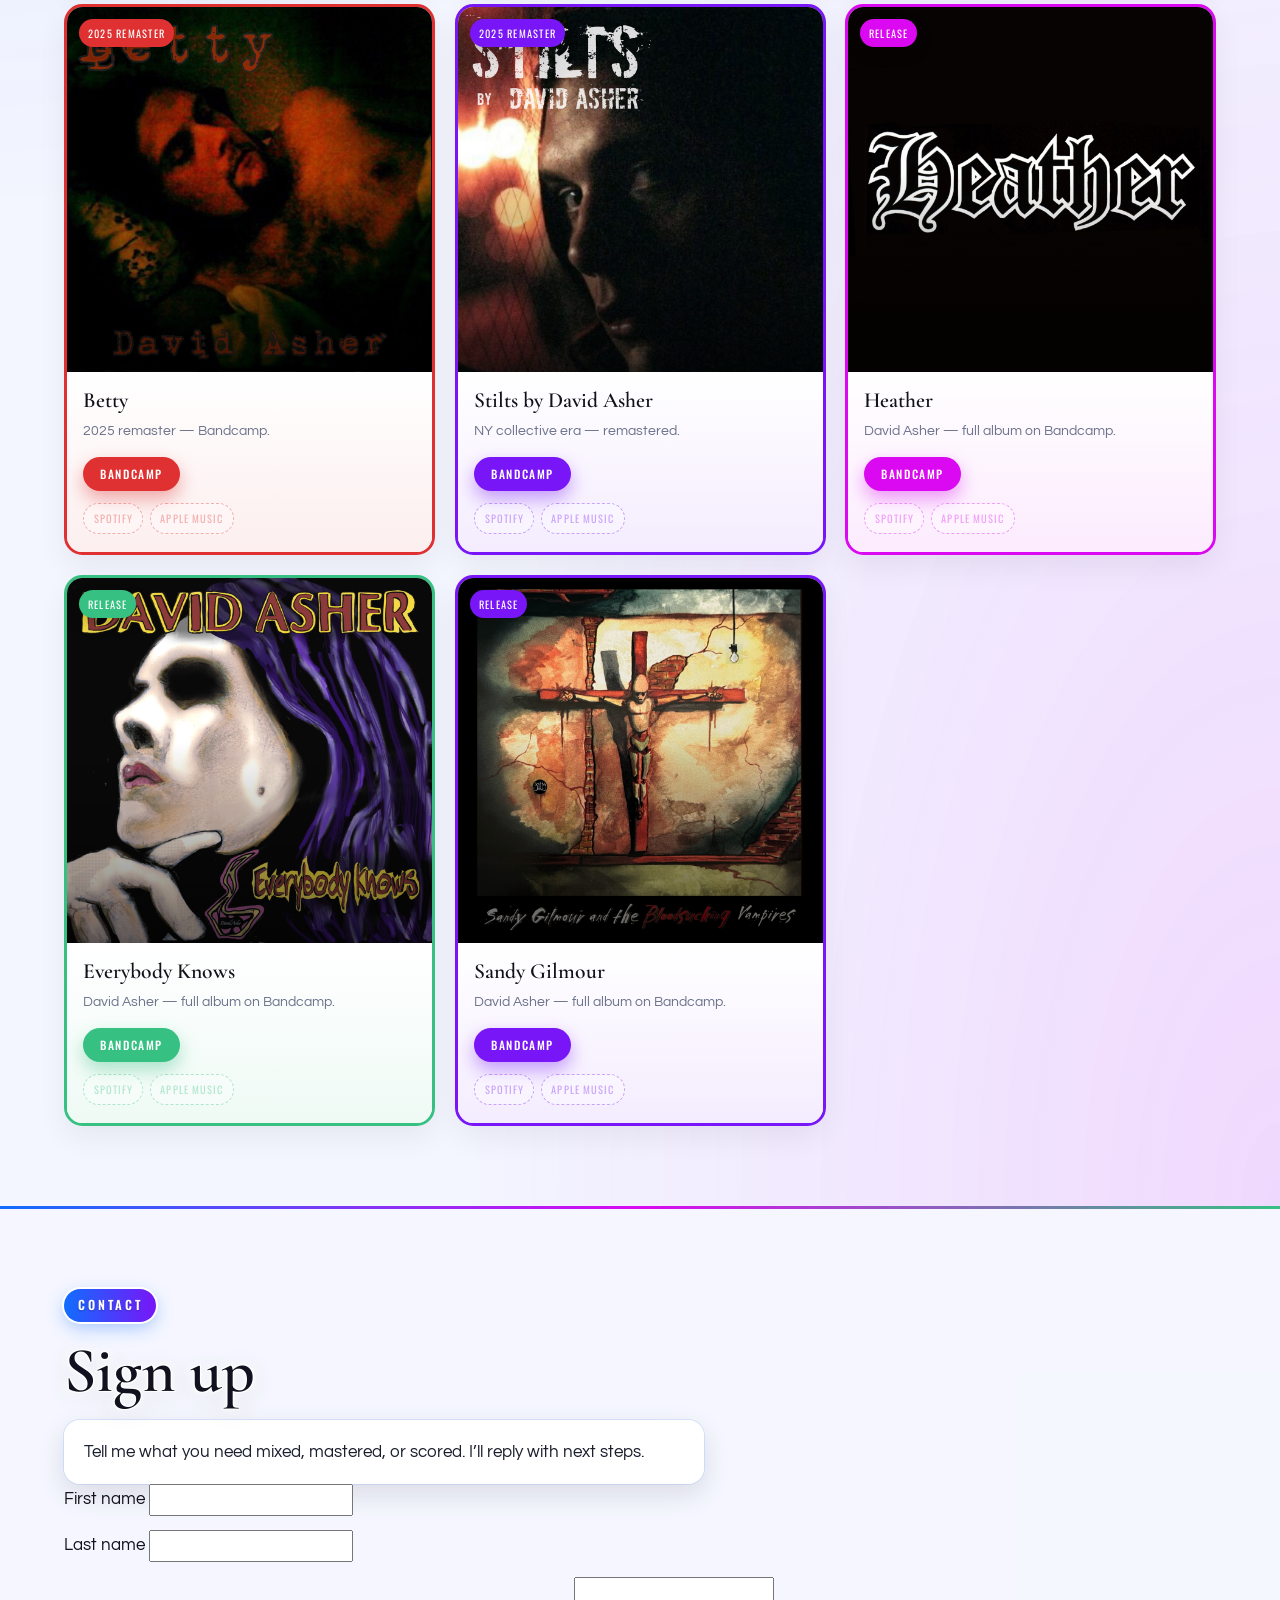
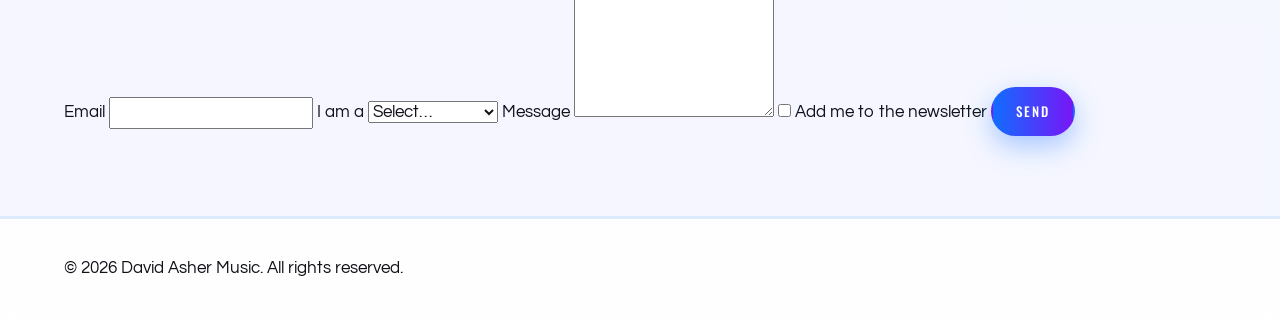
==== commit 5ea3005b: "Remove fake Preview buttons from album cards" ====
--- a/index.html
+++ b/index.html
@@ -184,7 +184,6 @@
                 <h3>The Cognoscenti</h3>
                 <p>David Asher — full album on Bandcamp.</p>
                 <div class="track__actions">
-                  <button type="button" class="btn btn--ghost btn--sm" data-track-play aria-pressed="false">Preview</button>
                   <a class="btn btn--primary btn--sm" href="https://davidasher.bandcamp.com/album/the-cognoscenti" target="_blank" rel="noopener noreferrer">Bandcamp</a>
                 </div>
                 <div class="track__stream">
@@ -204,7 +203,6 @@
                 <h3>The Cruel</h3>
                 <p>David Asher — full album on Bandcamp.</p>
                 <div class="track__actions">
-                  <button type="button" class="btn btn--ghost btn--sm" data-track-play aria-pressed="false">Preview</button>
                   <a class="btn btn--primary btn--sm" href="https://davidasher.bandcamp.com/album/the-cruel" target="_blank" rel="noopener noreferrer">Bandcamp</a>
                 </div>
                 <div class="track__stream">
@@ -224,7 +222,6 @@
                 <h3>Other Earth</h3>
                 <p>David Asher — full album on Bandcamp.</p>
                 <div class="track__actions">
-                  <button type="button" class="btn btn--ghost btn--sm" data-track-play aria-pressed="false">Preview</button>
                   <a class="btn btn--primary btn--sm" href="https://davidasher.bandcamp.com/album/other-earth" target="_blank" rel="noopener noreferrer">Bandcamp</a>
                 </div>
                 <div class="track__stream">
@@ -244,7 +241,6 @@
                 <h3>Brooklyn</h3>
                 <p>2025 remaster — Bandcamp.</p>
                 <div class="track__actions">
-                  <button type="button" class="btn btn--ghost btn--sm" data-track-play aria-pressed="false">Preview</button>
                   <a class="btn btn--primary btn--sm" href="https://davidasher.bandcamp.com/album/brooklyn-2025-remaster" target="_blank" rel="noopener noreferrer">Bandcamp</a>
                 </div>
                 <div class="track__stream">
@@ -264,7 +260,6 @@
                 <h3>Days to Come</h3>
                 <p>David Asher — full album on Bandcamp.</p>
                 <div class="track__actions">
-                  <button type="button" class="btn btn--ghost btn--sm" data-track-play aria-pressed="false">Preview</button>
                   <a class="btn btn--primary btn--sm" href="https://davidasher.bandcamp.com/album/days-to-come" target="_blank" rel="noopener noreferrer">Bandcamp</a>
                 </div>
                 <div class="track__stream">
@@ -284,7 +279,6 @@
                 <h3>This Floor</h3>
                 <p>2025 remaster — Bandcamp.</p>
                 <div class="track__actions">
-                  <button type="button" class="btn btn--ghost btn--sm" data-track-play aria-pressed="false">Preview</button>
                   <a class="btn btn--primary btn--sm" href="https://davidasher.bandcamp.com/album/this-floor-2025-remaster" target="_blank" rel="noopener noreferrer">Bandcamp</a>
                 </div>
                 <div class="track__stream">
@@ -304,7 +298,6 @@
                 <h3>Betty</h3>
                 <p>2025 remaster — Bandcamp.</p>
                 <div class="track__actions">
-                  <button type="button" class="btn btn--ghost btn--sm" data-track-play aria-pressed="false">Preview</button>
                   <a class="btn btn--primary btn--sm" href="https://davidasher.bandcamp.com/album/betty-2025-remaster" target="_blank" rel="noopener noreferrer">Bandcamp</a>
                 </div>
                 <div class="track__stream">
@@ -324,7 +317,6 @@
                 <h3>Stilts by David Asher</h3>
                 <p>NY collective era — remastered.</p>
                 <div class="track__actions">
-                  <button type="button" class="btn btn--ghost btn--sm" data-track-play aria-pressed="false">Preview</button>
                   <a class="btn btn--primary btn--sm" href="https://davidasher.bandcamp.com/album/stilts-by-david-asher-2025-remaster" target="_blank" rel="noopener noreferrer">Bandcamp</a>
                 </div>
                 <div class="track__stream">
@@ -336,36 +328,34 @@
 
             <article class="track" data-tilt data-reveal data-reveal-delay="3" style="--playhead: 0%">
               <div class="track__art">
-                <img src="assets/covers/everybody-knows.jpg" alt="Everybody Knows 2025 remaster album cover" width="700" height="700" loading="lazy" />
-                <span class="track__tag">2025 remaster</span>
+                <img src="assets/covers/heather.jpg" alt="Heather album cover" width="700" height="700" loading="lazy" />
+                <span class="track__tag">Release</span>
+                <div class="track__playhead"></div>
+              </div>
+              <div class="track__body">
+                <h3>Heather</h3>
+                <p>David Asher — full album on Bandcamp.</p>
+                <div class="track__actions">
+                  <a class="btn btn--primary btn--sm" href="https://davidasher.bandcamp.com/album/heather" target="_blank" rel="noopener noreferrer">Bandcamp</a>
+                </div>
+                <div class="track__stream">
+                  <a class="is-empty" href="#" data-service="spotify" title="Add Spotify link">Spotify</a>
+                  <a class="is-empty" href="#" data-service="apple" title="Add Apple Music link">Apple Music</a>
+                </div>
+              </div>
+            </article>
+
+            <article class="track" data-tilt data-reveal data-reveal-delay="1" style="--playhead: 0%">
+              <div class="track__art">
+                <img src="assets/covers/everybody-knows.jpg" alt="Everybody Knows album cover" width="700" height="700" loading="lazy" />
+                <span class="track__tag">Release</span>
                 <div class="track__playhead"></div>
               </div>
               <div class="track__body">
                 <h3>Everybody Knows</h3>
-                <p>2025 remaster — Bandcamp.</p>
-                <div class="track__actions">
-                  <button type="button" class="btn btn--ghost btn--sm" data-track-play aria-pressed="false">Preview</button>
-                  <a class="btn btn--primary btn--sm" href="https://davidasher.bandcamp.com/album/everybody-knows-2025-remaster" target="_blank" rel="noopener noreferrer">Bandcamp</a>
-                </div>
-                <div class="track__stream">
-                  <a class="is-empty" href="#" data-service="spotify" title="Add Spotify link">Spotify</a>
-                  <a class="is-empty" href="#" data-service="apple" title="Add Apple Music link">Apple Music</a>
-                </div>
-              </div>
-            </article>
-
-            <article class="track" data-tilt data-reveal data-reveal-delay="1" style="--playhead: 0%">
-              <div class="track__art">
-                <img src="assets/covers/sandy-gilmour.jpg" alt="Sandy Gilmour and the Blood Sucking Vampires album cover" width="700" height="700" loading="lazy" />
-                <span class="track__tag">2025 remaster</span>
-                <div class="track__playhead"></div>
-              </div>
-              <div class="track__body">
-                <h3>Sandy Gilmour…</h3>
-                <p>Blood Sucking Vampires — remaster.</p>
-                <div class="track__actions">
-                  <button type="button" class="btn btn--ghost btn--sm" data-track-play aria-pressed="false">Preview</button>
-                  <a class="btn btn--primary btn--sm" href="https://davidasher.bandcamp.com/album/sandy-gilmour-and-the-blood-sucking-vampires-2025-remaster" target="_blank" rel="noopener noreferrer">Bandcamp</a>
+                <p>David Asher — full album on Bandcamp.</p>
+                <div class="track__actions">
+                  <a class="btn btn--primary btn--sm" href="https://davidasher.bandcamp.com/album/everybody-knows" target="_blank" rel="noopener noreferrer">Bandcamp</a>
                 </div>
                 <div class="track__stream">
                   <a class="is-empty" href="#" data-service="spotify" title="Add Spotify link">Spotify</a>
@@ -376,16 +366,15 @@
 
             <article class="track" data-tilt data-reveal data-reveal-delay="2" style="--playhead: 0%">
               <div class="track__art">
-                <img src="assets/covers/heather.jpg" alt="Heather 2025 remaster album cover" width="700" height="700" loading="lazy" />
-                <span class="track__tag">2025 remaster</span>
-                <div class="track__playhead"></div>
-              </div>
-              <div class="track__body">
-                <h3>Heather</h3>
-                <p>2025 remaster — Bandcamp.</p>
-                <div class="track__actions">
-                  <button type="button" class="btn btn--ghost btn--sm" data-track-play aria-pressed="false">Preview</button>
-                  <a class="btn btn--primary btn--sm" href="https://davidasher.bandcamp.com/album/heather-2025-remaster" target="_blank" rel="noopener noreferrer">Bandcamp</a>
+                <img src="assets/covers/sandy-gilmour.jpg" alt="Sandy Gilmour album cover" width="700" height="700" loading="lazy" />
+                <span class="track__tag">Release</span>
+                <div class="track__playhead"></div>
+              </div>
+              <div class="track__body">
+                <h3>Sandy Gilmour</h3>
+                <p>David Asher — full album on Bandcamp.</p>
+                <div class="track__actions">
+                  <a class="btn btn--primary btn--sm" href="https://davidasher.bandcamp.com/album/sandy-gilmour" target="_blank" rel="noopener noreferrer">Bandcamp</a>
                 </div>
                 <div class="track__stream">
                   <a class="is-empty" href="#" data-service="spotify" title="Add Spotify link">Spotify</a>
@@ -400,121 +389,54 @@
       <!-- SIGN UP -->
       <section class="section" id="signup">
         <div class="wrap">
-          <p class="section__kicker" data-reveal>Sign up</p>
-          <h2 class="section__title" data-reveal>Get in touch</h2>
-          <div class="signup-grid">
-            <aside class="signup-aside" data-reveal>
-              <h3>Feedback &amp; inquiries</h3>
-              <p>
-                Connect, leave feedback on the music, or start a mix / master / engineering
-                conversation — same idea as the Wix form, rebuilt bright and interactive.
-              </p>
-              <div class="meta">
-                <div>
-                  <span>Location</span>
-                  New Jersey, United States
-                </div>
-                <div>
-                  <span>Services</span>
-                  Mixing · Mastering · Engineering
-                </div>
-                <div>
-                  <span>Listen</span>
-                  <a href="https://soundcloud.com/david-asher" target="_blank" rel="noopener noreferrer">SoundCloud</a>
-                  ·
-                  <a href="https://davidasher.bandcamp.com/" target="_blank" rel="noopener noreferrer">Bandcamp</a>
-                </div>
-              </div>
-            </aside>
-
-            <form class="form" id="inquiry-form" data-email="hello@davidasher.music" novalidate data-reveal data-reveal-delay="1">
-              <div class="form-row form-row--2">
-                <div class="field">
-                  <label for="first">First name *</label>
-                  <input id="first" name="first" type="text" autocomplete="given-name" required />
-                </div>
-                <div class="field">
-                  <label for="last">Last name *</label>
-                  <input id="last" name="last" type="text" autocomplete="family-name" required />
-                </div>
-              </div>
-              <div class="form-row">
-                <div class="field">
-                  <label for="email">Email *</label>
-                  <input id="email" name="email" type="email" autocomplete="email" required />
-                </div>
-              </div>
-              <div class="form-row">
-                <div class="field">
-                  <label for="iam">I am a</label>
-                  <select id="iam" name="iam">
-                    <option value="">Choose one</option>
-                    <option value="Director/Producer and I have an immediate need for a project">
-                      Director/Producer and I have an immediate need for a project
-                    </option>
-                    <option value="Director/Producer interested in connecting with new talent">
-                      Director/Producer interested in connecting with new talent
-                    </option>
-                    <option value="Film industry employee always on the lookout for new talent">
-                      Film industry employee always on the lookout for new talent
-                    </option>
-                    <option value="Music lover and you rock, Dave.">Music lover and you rock, Dave.</option>
-                    <option value="Lost soul on the internet super-highway">Lost soul on the internet super-highway</option>
-                    <option value="Independent artist / band">Independent artist / band</option>
-                  </select>
-                  <p class="hint">We use this information for our own internal research to learn who our visitors are.</p>
-                </div>
-              </div>
-              <div class="form-row">
-                <div class="field">
-                  <label for="message">Message / feedback</label>
-                  <textarea id="message" name="message" required placeholder="Project details, feedback, or hello…"></textarea>
-                </div>
-              </div>
-              <label class="check">
-                <input type="checkbox" name="newsletter" value="Yes, subscribe me to your newsletter." checked />
-                <span>Yes, subscribe me to your newsletter.</span>
+          <p class="section__kicker" data-reveal>Contact</p>
+          <h2 class="section__title" data-reveal>Sign up</h2>
+          <p class="section__lede" data-reveal>
+            Tell me what you need mixed, mastered, or scored. I’ll reply with next steps.
+          </p>
+          <form id="inquiry-form" class="inquiry-form" data-email="hello@davidasher.music" data-reveal>
+            <div class="form-row">
+              <label>
+                First name
+                <input type="text" name="first" required />
               </label>
-              <div class="form__actions">
-                <button class="btn btn--primary" type="submit" data-magnetic>Subscribe</button>
-                <p class="form-status" role="status" aria-live="polite"></p>
-              </div>
-            </form>
-          </div>
+              <label>
+                Last name
+                <input type="text" name="last" required />
+              </label>
+            </div>
+            <label>
+              Email
+              <input type="email" name="email" required />
+            </label>
+            <label>
+              I am a
+              <select name="iam">
+                <option value="">Select…</option>
+                <option>Artist / band</option>
+                <option>Label</option>
+                <option>Film / TV / ads</option>
+                <option>Other</option>
+              </select>
+            </label>
+            <label>
+              Message
+              <textarea name="message" rows="5" required></textarea>
+            </label>
+            <label class="checkbox">
+              <input type="checkbox" name="newsletter" value="Yes" />
+              Add me to the newsletter
+            </label>
+            <button type="submit" class="btn btn--primary">Send</button>
+            <p class="form-status" aria-live="polite"></p>
+          </form>
         </div>
       </section>
     </main>
 
-    <section class="spectra-band" aria-label="Spectra">
-      <div class="wrap">
-        <div class="spectra-band__card" data-reveal>
-          <a href="#top" aria-label="Spectra">
-            <img src="assets/custom/spectra-logo.png" alt="Spectra logo" width="400" height="366" loading="lazy" />
-          </a>
-          <p>Spectra</p>
-        </div>
-      </div>
-    </section>
-
     <footer class="site-footer">
       <div class="wrap">
-        <div class="footer__row">
-          <div class="footer__brand">
-            David Asher Music
-            <small>Mixing, mastering and engineering. NJ · US</small>
-          </div>
-          <nav class="footer__links" aria-label="Footer">
-            <a href="#about">About</a>
-            <a href="#portfolio">Portfolio</a>
-            <a href="#signup">Sign up</a>
-            <a href="https://soundcloud.com/david-asher" target="_blank" rel="noopener noreferrer">SoundCloud</a>
-            <a href="https://davidasher.bandcamp.com/" target="_blank" rel="noopener noreferrer">Bandcamp</a>
-          </nav>
-        </div>
-        <div class="footer__copy">
-          <span>© <span data-year></span> by David Asher Music</span>
-          <span class="mono">Interactive rebuild · Spectra</span>
-        </div>
+        <p>© <span data-year></span> David Asher Music. All rights reserved.</p>
       </div>
     </footer>
 
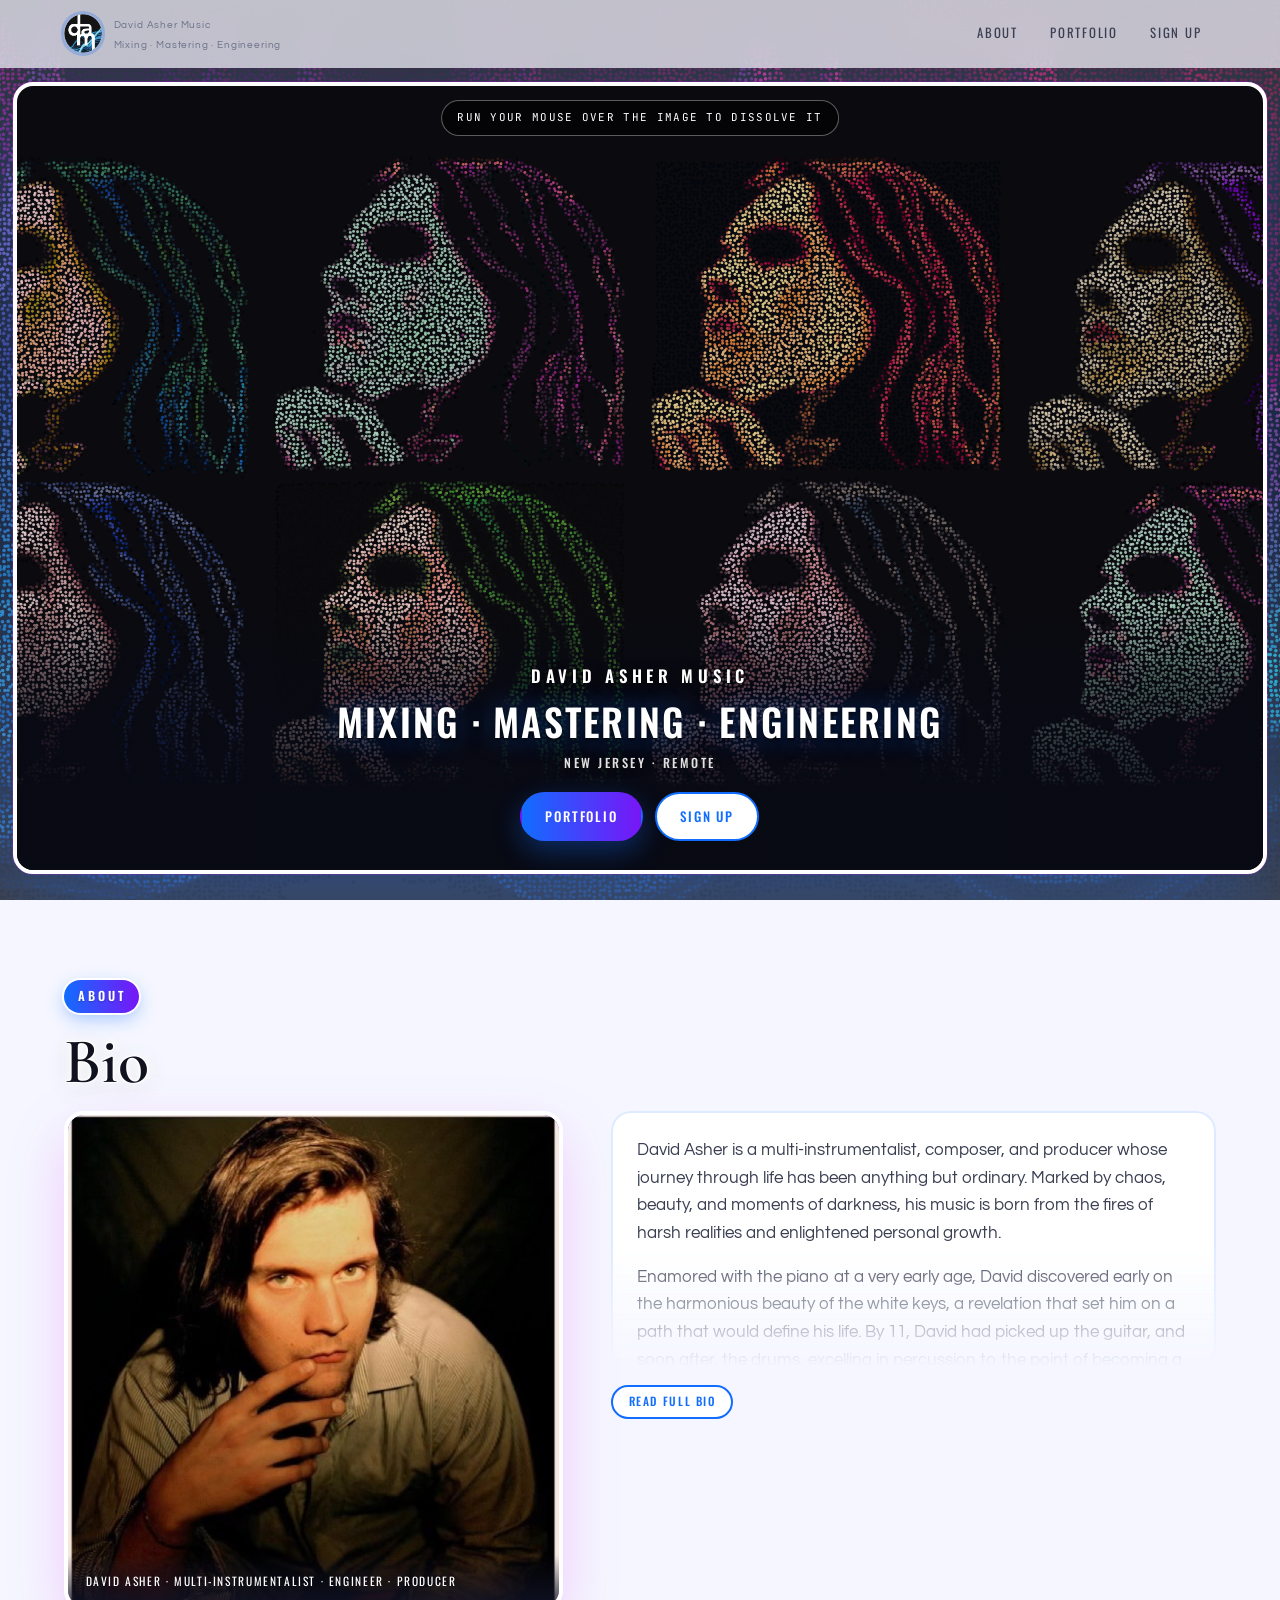
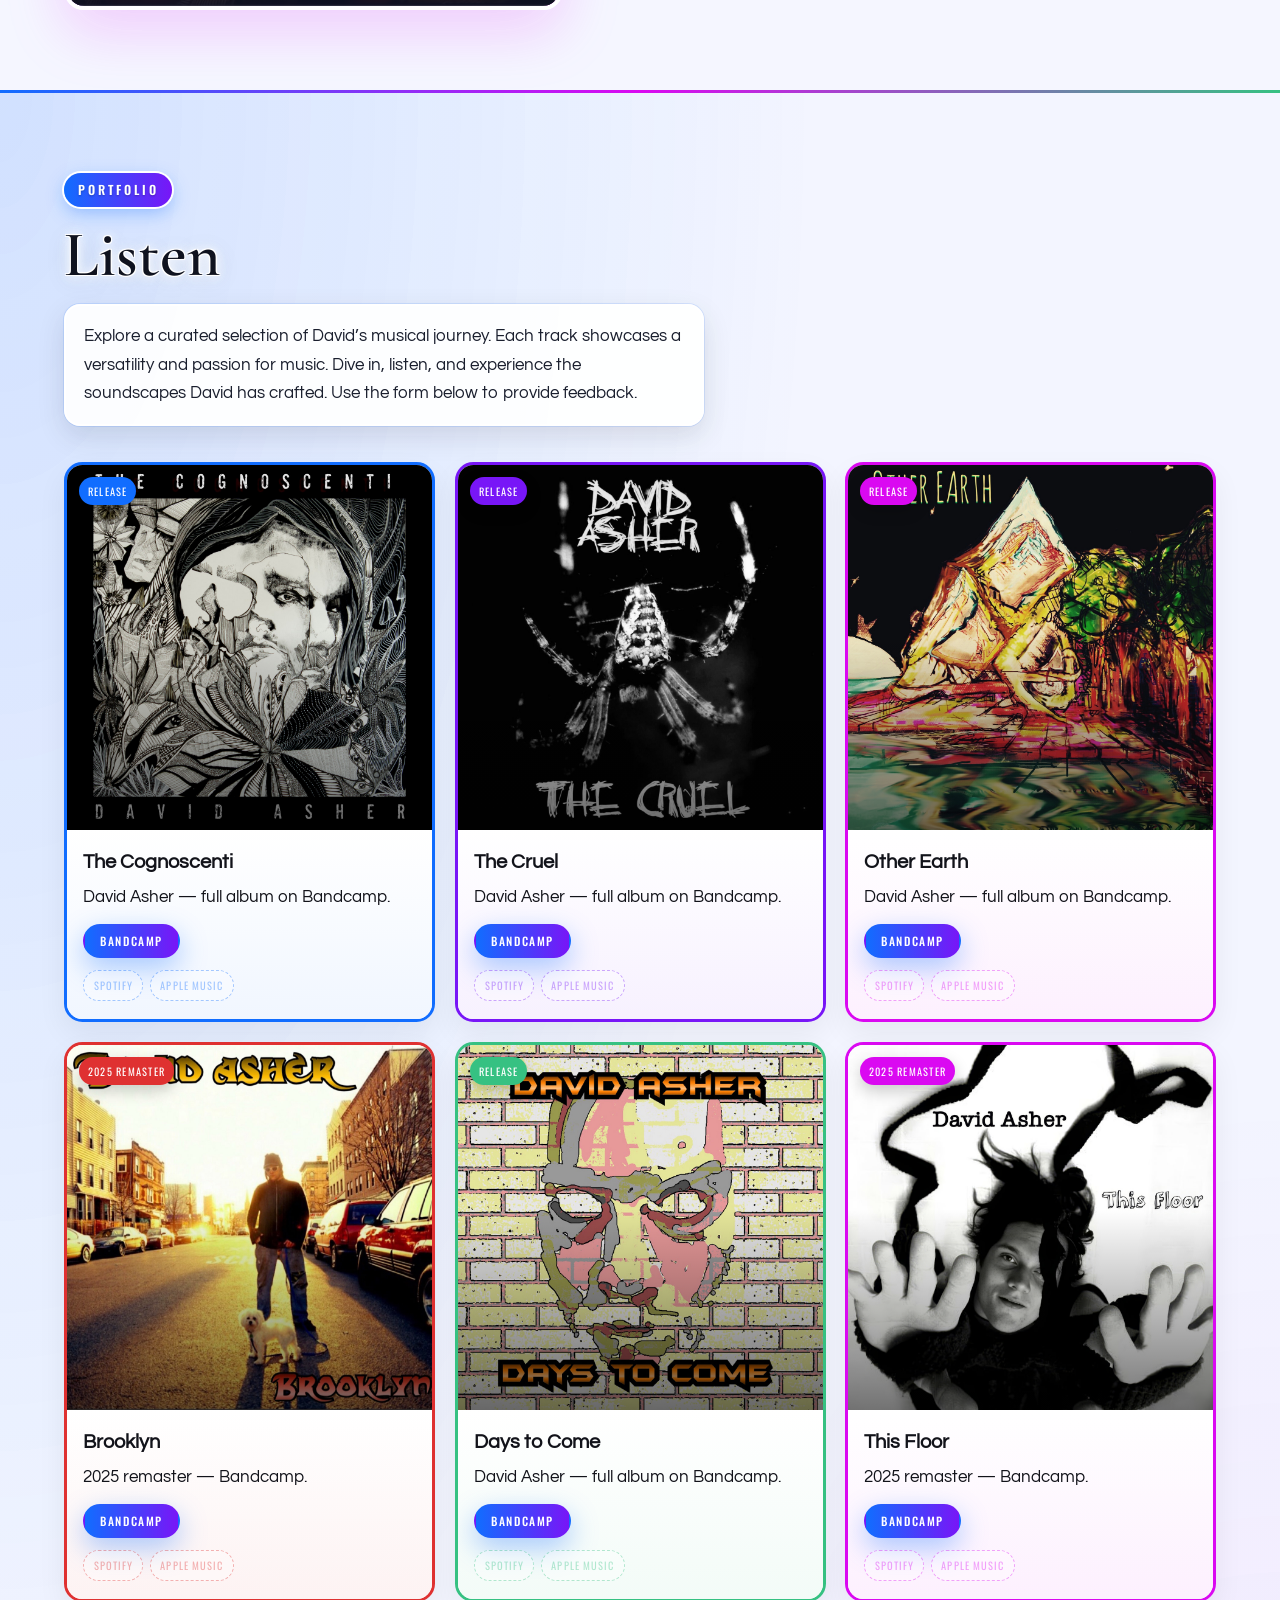
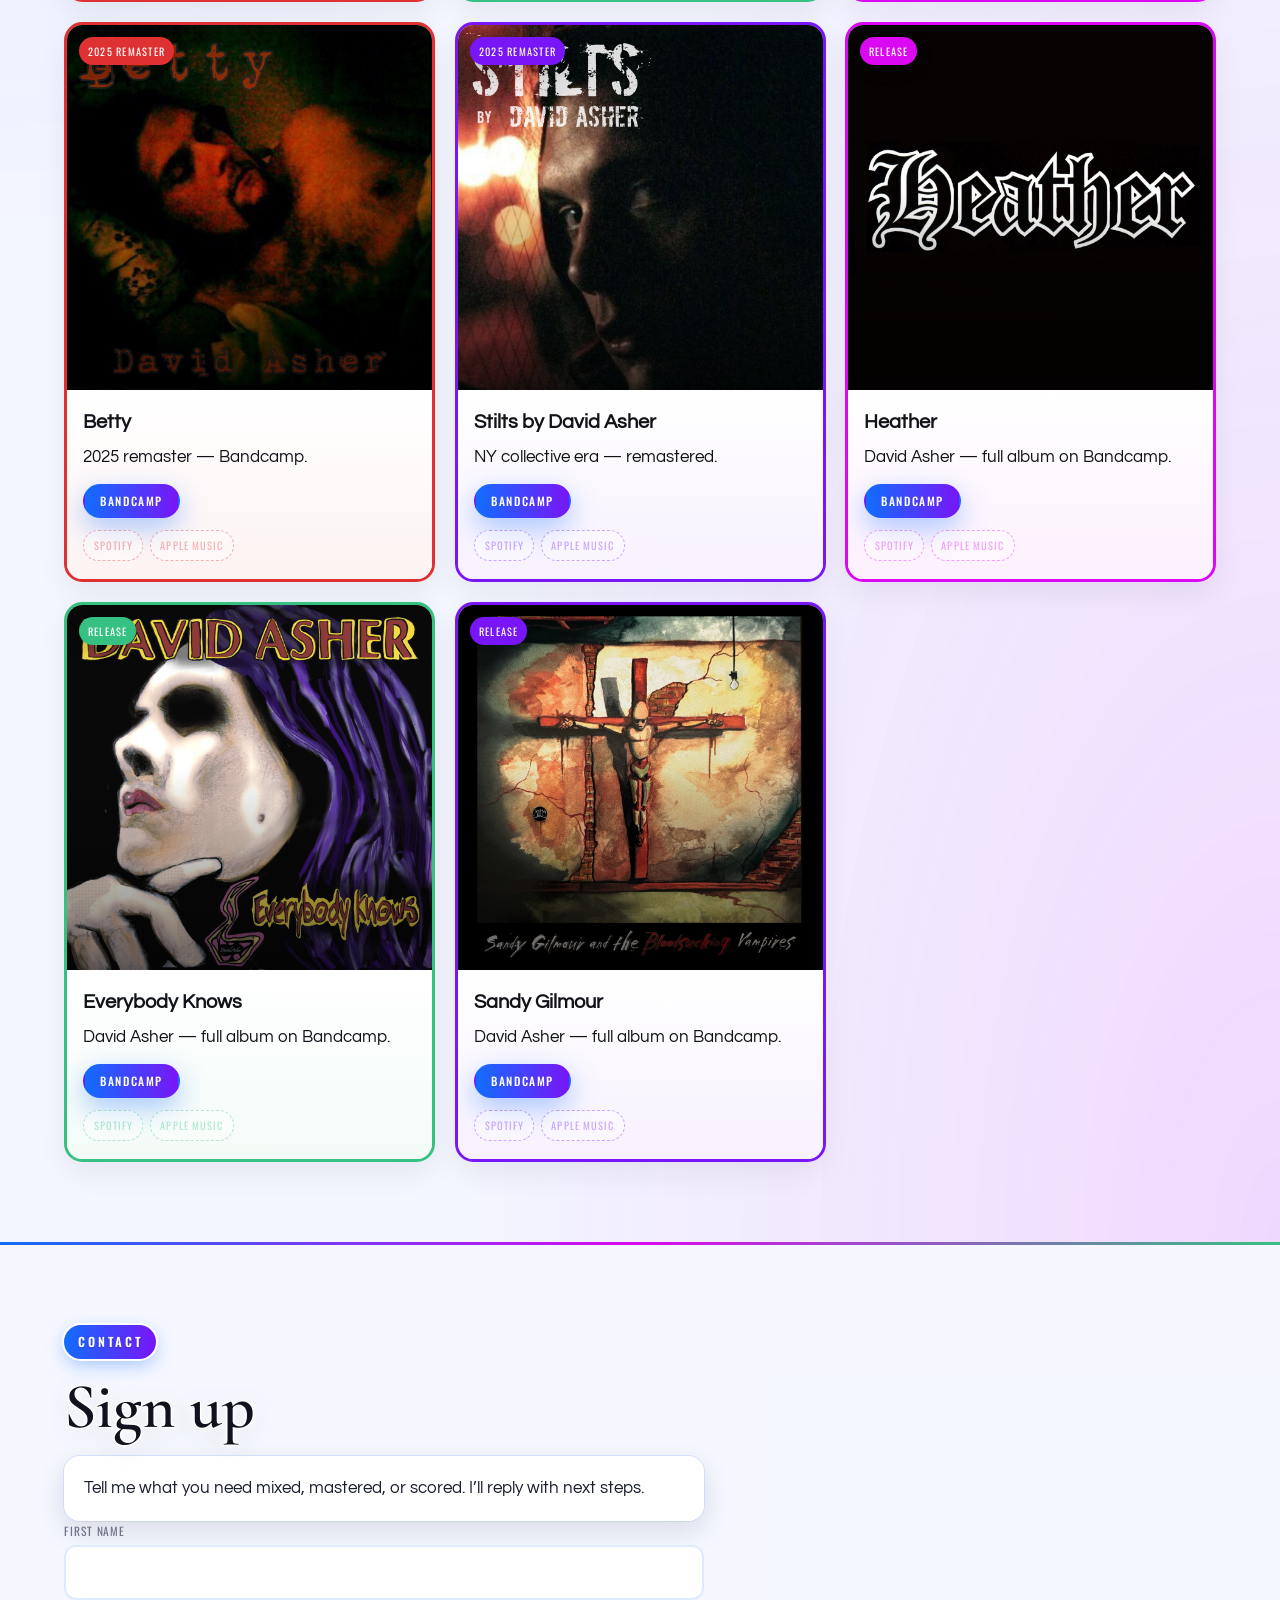
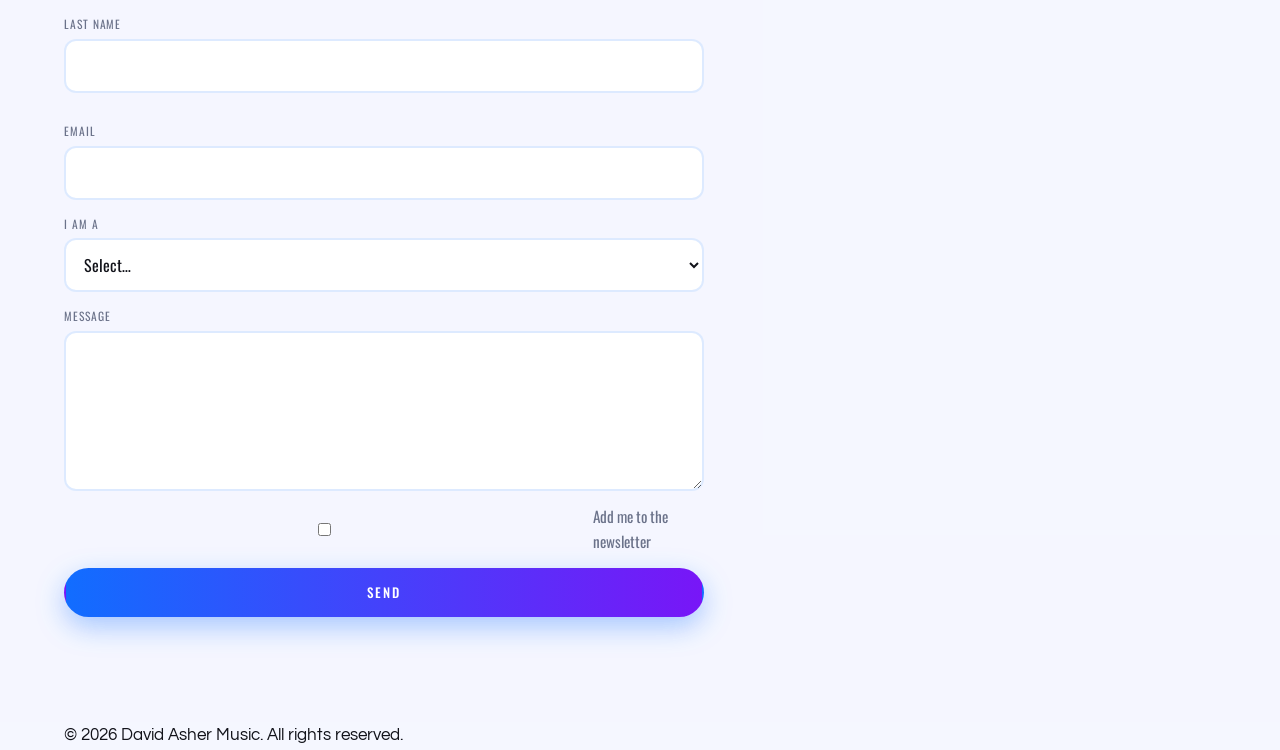
==== commit 46b3e387: "Make the phone front page a full-screen wipe-to-enter entrance. The wide banner was only filling the" ====
--- a/index.html
+++ b/index.html
@@ -73,6 +73,7 @@
       <!-- HERO: main interactive image — majority of screen -->
       <section class="hero" aria-label="Intro">
         <div class="hero__stage">
+          <button type="button" class="hero__enter" id="hero-enter">Enter</button>
           <canvas
             id="hero-canvas"
             class="hero__canvas"
--- a/css/styles.css
+++ b/css/styles.css
@@ -77,7 +77,6 @@
   position: relative;
 }
 
-/* Backgrounds A–E as particle fields — mouse dissolves them */
 .bg-stage {
   position: fixed;
   inset: 0;
@@ -95,7 +94,6 @@
   z-index: 1;
 }
 
-/* Soft readability wash — keep backgrounds vivid */
 .bg-stage__veil {
   position: absolute;
   inset: 0;
@@ -139,7 +137,6 @@
   color: inherit;
 }
 
-/* Progress */
 .scroll-progress {
   position: fixed;
   top: 0;
@@ -153,7 +150,6 @@
   pointer-events: none;
 }
 
-/* Boot */
 .boot-loader {
   position: fixed;
   inset: 0;
@@ -223,7 +219,6 @@
   transition: opacity 0.5s ease;
 }
 
-/* Header */
 .site-header {
   position: fixed;
   top: 0;
@@ -381,7 +376,6 @@
   background: rgba(245, 247, 255, 0.22);
 }
 
-/* Section type — high contrast over dissolving backgrounds */
 .section__kicker {
   display: inline-block;
   font-family: var(--font-ui);
@@ -407,7 +401,6 @@
   line-height: 1.05;
   margin-bottom: 1rem;
   color: #10131f;
-  /* White “outline” via stacked shadows so type pops on busy BGs */
   text-shadow:
     -1px -1px 0 #fff,
     1px -1px 0 #fff,
@@ -434,7 +427,6 @@
     0 10px 28px rgba(16, 19, 31, 0.12);
 }
 
-/* Reveals — snappier */
 [data-reveal] {
   opacity: 0;
   transform: translateY(40px) scale(0.98);
@@ -448,7 +440,6 @@
 [data-reveal-delay="2"] { transition-delay: 0.12s; }
 [data-reveal-delay="3"] { transition-delay: 0.18s; }
 
-/* ——— Hero: image fills stage; bold title overlaid on top ——— */
 .hero {
   min-height: 100svh;
   position: relative;
@@ -482,10 +473,9 @@
   height: 100%;
   z-index: 0;
   cursor: crosshair;
-  touch-action: none;
-}
-
-/* Bold readable title block sitting on the image */
+  touch-action: pan-y;
+}
+
 .hero__overlay {
   position: absolute;
   left: 0;
@@ -581,7 +571,6 @@
   border-color: #fff;
 }
 
-/* Stream links on album cards */
 .track__stream {
   display: flex;
   flex-wrap: wrap;
@@ -613,7 +602,6 @@
   border-style: dashed;
 }
 
-/* Buttons — loud */
 .btn {
   display: inline-flex;
   align-items: center;
@@ -669,7 +657,6 @@
   will-change: transform;
 }
 
-/* About */
 .about-grid {
   display: grid;
   gap: 2rem;
@@ -750,7 +737,6 @@
   -webkit-mask: none;
 }
 
-/* Portfolio — colorful cards + real covers */
 .section--portfolio {
   background:
     radial-gradient(ellipse at 0% 0%, rgba(17, 109, 255, 0.15), transparent 45%),
@@ -868,222 +854,130 @@
   flex-direction: column;
   gap: 0.4rem;
   flex: 1;
-  background: linear-gradient(180deg, #fff, color-mix(in srgb, var(--accent-card) 8%, #fff));
-}
-
-.track h3 {
-  font-family: var(--font-display);
-  font-size: 1.35rem;
-  font-weight: 600;
-  line-height: 1.15;
+  background: linear-gradient(180deg, #fff, color-mix(in srgb, var(--accent-card) 6%, #fff));
+}
+
+.track__title {
+  font-family: var(--font-ui);
+  font-size: 1.05rem;
+  letter-spacing: 0.04em;
+  text-transform: uppercase;
   color: var(--ink);
 }
 
-.track p {
+.track__meta {
+  font-size: 0.85rem;
   color: var(--ink-dim);
-  font-size: 0.9rem;
-  flex: 1;
-}
-
-.track__actions {
-  display: flex;
-  flex-wrap: wrap;
-  gap: 0.45rem;
-  margin-top: 0.5rem;
-}
-
-.track .btn--primary {
-  background: var(--accent-card);
-  box-shadow: 0 8px 18px color-mix(in srgb, var(--accent-card) 40%, transparent);
-}
-
-/* Console */
-.console {
-  margin-top: 2.75rem;
-  border-radius: 1.25rem;
+}
+
+/* Phone entrance: the picture fills the screen until Enter is pressed. */
+.hero__enter {
+  display: none;
+}
+
+html.is-gate,
+html.is-gate body {
   overflow: hidden;
-  border: 3px solid var(--blue);
-  background: #fff;
-  box-shadow: var(--shadow);
-}
-
-.console__bar {
-  display: flex;
-  flex-wrap: wrap;
-  justify-content: space-between;
-  gap: 0.5rem;
-  padding: 0.85rem 1.15rem;
-  background: linear-gradient(90deg, var(--blue), var(--purple), var(--magenta));
-  color: #fff;
-  font-family: var(--font-mono);
-  font-size: 0.72rem;
-  letter-spacing: 0.08em;
-  text-transform: uppercase;
-}
-
-.console__body {
-  display: grid;
-  gap: 1.25rem;
-  padding: 1.35rem;
-}
-
-@media (min-width: 800px) {
-  .console__body {
-    grid-template-columns: 1fr 1.1fr;
-    align-items: center;
-  }
-}
-
-.console__copy h3 {
-  font-family: var(--font-display);
-  font-size: 1.7rem;
-  margin-bottom: 0.45rem;
-}
-
-.console__copy p {
-  color: var(--ink-soft);
-  margin-bottom: 1rem;
-}
-
-.console__status {
-  font-family: var(--font-mono);
-  font-size: 0.75rem;
-  color: var(--purple);
-  margin-top: 0.75rem;
-}
-
-.console__panel {
-  border: 2px solid var(--line);
-  border-radius: 1rem;
-  padding: 1rem;
-  background: var(--bg);
-  display: grid;
-  gap: 0.85rem;
-}
-
-.meters {
-  display: flex;
-  align-items: flex-end;
-  gap: 4px;
-  height: 56px;
-}
-
-.meters span {
-  flex: 1;
-  height: 10%;
-  min-height: 10%;
-  border-radius: 3px 3px 0 0;
-  background: linear-gradient(180deg, var(--magenta), var(--blue));
-  transition: height 0.08s linear;
-}
-
-.fader {
-  display: grid;
-  grid-template-columns: 4.2rem 1fr 3.5rem;
-  gap: 0.6rem;
-  align-items: center;
-}
-
-.fader label {
-  font-family: var(--font-mono);
+  height: 100%;
+}
+
+html.is-gate .site-header,
+html.is-gate .nav-drawer,
+html.is-gate .scroll-progress {
+  visibility: hidden;
+}
+
+html.is-gate .hero__stage {
+  position: fixed;
+  inset: 0;
+  width: 100%;
+  height: 100%;
+  height: 100dvh;
+  margin: 0;
+  border: 0;
+  border-radius: 0;
+  box-shadow: none;
+  z-index: 500;
+}
+
+html.is-gate .hero__overlay {
+  display: none;
+}
+
+html.is-gate .hero__canvas {
+  z-index: 2;
+  touch-action: none;
+  cursor: default;
+}
+
+html.is-gate .hero__hint {
+  display: block;
+  z-index: 5;
+  white-space: normal;
+  text-align: center;
+  width: max-content;
+  max-width: calc(100% - 1.5rem);
+  top: 0.85rem;
+  padding: 0.4rem 0.7rem;
   font-size: 0.68rem;
   letter-spacing: 0.08em;
-  text-transform: uppercase;
-  color: var(--ink-dim);
-}
-
-.fader [data-val] {
-  font-family: var(--font-mono);
-  font-size: 0.72rem;
-  color: var(--blue);
-  text-align: right;
-  font-weight: 600;
-}
-
-.fader input[type="range"] {
-  -webkit-appearance: none;
-  appearance: none;
-  width: 100%;
-  height: 8px;
-  border-radius: 99px;
-  background: linear-gradient(90deg, var(--blue), var(--magenta));
-  outline: none;
-  cursor: pointer;
-}
-
-.fader input[type="range"]::-webkit-slider-thumb {
-  -webkit-appearance: none;
-  width: 22px;
-  height: 22px;
-  border-radius: 50%;
-  background: #fff;
-  border: 3px solid var(--purple);
-  box-shadow: 0 4px 12px rgba(120, 22, 247, 0.4);
-  cursor: grab;
-}
-
-/* Signup */
-.signup-grid {
+  line-height: 1.35;
+}
+
+html.is-gate .hero__enter {
   display: grid;
-  gap: 2rem;
-}
-
-@media (min-width: 860px) {
-  .signup-grid {
-    grid-template-columns: 0.9fr 1.2fr;
-    gap: 2.5rem;
-  }
-}
-
-.signup-aside {
-  background: linear-gradient(145deg, var(--blue), var(--purple) 60%, var(--magenta));
-  color: #fff;
-  border-radius: 1.25rem;
-  padding: 1.75rem;
-  box-shadow: var(--shadow-hot);
-}
-
-.signup-aside h3 {
-  font-family: var(--font-display);
-  font-size: 1.9rem;
-  margin-bottom: 0.65rem;
-}
-
-.signup-aside p {
-  opacity: 0.92;
-}
-
-.signup-aside a {
-  color: #fff;
-  text-decoration: underline;
-}
-
-.signup-aside .meta {
-  margin-top: 1.5rem;
-  display: grid;
-  gap: 0.85rem;
-}
-
-.signup-aside .meta span {
-  display: block;
-  font-family: var(--font-ui);
-  font-size: 0.7rem;
-  letter-spacing: 0.14em;
-  text-transform: uppercase;
-  opacity: 0.75;
-  margin-bottom: 0.15rem;
-}
-
-.form {
-  background: #fff;
-  border: 3px solid var(--blue);
-  border-radius: 1.25rem;
-  padding: 1.35rem;
-  box-shadow: var(--shadow);
-}
-
-@media (min-width: 600px) {
-  .form { padding: 1.75rem; }
+  place-items: center;
+  position: absolute;
+  left: 50%;
+  top: 30%;
+  transform: translate(-50%, -50%);
+  z-index: 1;
+  min-width: 9.5rem;
+  padding: 0.85rem 1.5rem;
+  border-radius: 999px;
+  border: 2px solid #fff;
+  background: transparent;
+  color: #fff;
+  font-family: var(--font-ui);
+  font-size: 1.35rem;
+  letter-spacing: 0.28em;
+  text-transform: uppercase;
+  pointer-events: none;
+}
+
+html.is-gate.is-gate-ready .hero__enter {
+  z-index: 6;
+  pointer-events: auto;
+  background: rgba(8, 10, 20, 0.72);
+  box-shadow: 0 0 28px rgba(255, 255, 255, 0.45);
+}
+
+html.is-touch.is-entered .hero {
+  min-height: auto;
+  padding-top: calc(var(--nav-h) + 1.5rem);
+}
+
+html.is-touch.is-entered .hero__stage {
+  position: relative;
+  width: min(100% - 1.5rem, 36rem);
+  height: auto;
+  margin: 0 auto;
+  border: 0;
+  border-radius: 0;
+  background: transparent;
+  box-shadow: none;
+}
+
+html.is-touch.is-entered .hero__canvas,
+html.is-touch.is-entered .hero__enter,
+html.is-touch.is-entered .hero__hint {
+  display: none;
+}
+
+html.is-touch.is-entered .hero__overlay {
+  position: relative;
+  background: none;
+  padding: 0.25rem 0.25rem 0;
 }
 
 .form-row {
@@ -1092,228 +986,56 @@
   margin-bottom: 0.9rem;
 }
 
-@media (min-width: 520px) {
-  .form-row--2 { grid-template-columns: 1fr 1fr; }
-}
-
-.field label {
-  display: block;
-  font-family: var(--font-ui);
-  font-size: 0.7rem;
-  letter-spacing: 0.12em;
+.form-status {
+  font-size: 0.9rem;
+  margin-top: 0.75rem;
+}
+
+.form-status.is-success { color: var(--green); }
+.form-status.is-error { color: var(--red); }
+
+.inquiry-form {
+  display: grid;
+  gap: 0.85rem;
+  max-width: 40rem;
+}
+
+.inquiry-form label {
+  display: grid;
+  gap: 0.35rem;
+  font-family: var(--font-ui);
+  font-size: 0.72rem;
+  letter-spacing: 0.08em;
   text-transform: uppercase;
   color: var(--ink-dim);
-  margin-bottom: 0.35rem;
-}
-
-.field input,
-.field select,
-.field textarea {
+}
+
+.inquiry-form input,
+.inquiry-form select,
+.inquiry-form textarea {
   width: 100%;
-  background: var(--bg);
   border: 2px solid var(--line);
   border-radius: 0.75rem;
-  padding: 0.8rem 0.9rem;
-  transition: border-color 0.15s, box-shadow 0.15s;
-  appearance: none;
-}
-
-.field select {
-  background-image: url("data:image/svg+xml,%3Csvg xmlns='http://www.w3.org/2000/svg' width='12' height='8' fill='none'%3E%3Cpath d='M1 1.5L6 6.5L11 1.5' stroke='%23116dff' stroke-width='1.5' stroke-linecap='round'/%3E%3C/svg%3E");
-  background-repeat: no-repeat;
-  background-position: right 0.9rem center;
-  padding-right: 2.2rem;
-}
-
-.field input:focus,
-.field select:focus,
-.field textarea:focus {
-  outline: none;
-  border-color: var(--blue);
-  box-shadow: 0 0 0 4px rgba(17, 109, 255, 0.15);
-}
-
-.field textarea {
-  min-height: 7.5rem;
-  resize: vertical;
-}
-
-.field .hint {
-  font-size: 0.8rem;
-  color: var(--ink-dim);
-  margin-top: 0.3rem;
-}
-
-.check {
-  display: flex;
-  gap: 0.6rem;
-  align-items: flex-start;
-  margin-bottom: 1rem;
-  color: var(--ink-soft);
-}
-
-.check input {
-  margin-top: 0.25rem;
-  accent-color: var(--blue);
-  width: 1.1rem;
-  height: 1.1rem;
-}
-
-.form__actions {
-  display: flex;
-  flex-wrap: wrap;
-  gap: 1rem;
-  align-items: center;
-}
-
-.form-status {
-  font-size: 0.9rem;
-  color: var(--ink-soft);
-}
-
-.form-status.is-success { color: var(--green); }
-.form-status.is-error { color: var(--red); }
-
-/* Footer */
-.site-footer {
-  border-top: 3px solid var(--line);
-  padding: 2.25rem 0;
-  background: rgba(255, 255, 255, 0.88);
-  backdrop-filter: blur(8px);
-}
-
-.footer__row {
-  display: flex;
-  flex-direction: column;
-  gap: 1.25rem;
-}
-
-@media (min-width: 700px) {
-  .footer__row {
-    flex-direction: row;
-    justify-content: space-between;
-    align-items: flex-end;
-  }
-}
-
-.footer__brand {
-  font-family: var(--font-ui);
-  letter-spacing: 0.16em;
-  text-transform: uppercase;
-  font-size: 0.8rem;
+  padding: 0.75rem 0.85rem;
+  background: #fff;
   color: var(--ink);
-}
-
-.footer__brand small {
-  display: block;
-  margin-top: 0.35rem;
-  font-family: var(--font-body);
+  font-size: 1rem;
   letter-spacing: 0;
   text-transform: none;
-  color: var(--ink-dim);
-  font-size: 0.9rem;
-}
-
-.footer__links {
+}
+
+.inquiry-form .checkbox {
+  display: flex;
+  align-items: center;
+  gap: 0.55rem;
+  text-transform: none;
+  letter-spacing: 0;
+  font-size: 0.95rem;
+}
+
+.track__actions {
   display: flex;
   flex-wrap: wrap;
-  gap: 0.75rem 1.15rem;
-}
-
-.footer__links a {
-  font-family: var(--font-ui);
-  font-size: 0.72rem;
-  letter-spacing: 0.12em;
-  text-transform: uppercase;
-  color: var(--ink-dim);
-}
-
-.footer__links a:hover {
-  color: var(--magenta);
-}
-
-.footer__copy {
-  margin-top: 1.5rem;
-  padding-top: 1rem;
-  border-top: 1px solid var(--line);
-  display: flex;
-  flex-wrap: wrap;
-  justify-content: space-between;
-  gap: 0.5rem;
-  font-size: 0.85rem;
-  color: var(--ink-dim);
-}
-
-/* Spectra mark */
-.spectra-band {
-  padding: 3.5rem 0 1rem;
-  text-align: center;
-  position: relative;
-  z-index: 2;
-}
-
-.spectra-band__card {
-  display: inline-flex;
-  flex-direction: column;
-  align-items: center;
-  gap: 0.85rem;
-  padding: 1.5rem 2rem;
-  background: #fff;
-  border: 3px solid transparent;
-  border-radius: 1.25rem;
-  background-image:
-    linear-gradient(#fff, #fff),
-    linear-gradient(90deg, var(--blue), var(--purple), var(--magenta));
-  background-origin: border-box;
-  background-clip: padding-box, border-box;
-  box-shadow: var(--shadow-hot);
-}
-
-.spectra-band img {
-  width: min(180px, 42vw);
-  height: auto;
-  display: block;
-  filter: drop-shadow(0 8px 20px rgba(17, 109, 255, 0.25));
-  transition: transform 0.25s var(--ease);
-}
-
-.spectra-band a:hover img {
-  transform: scale(1.06) rotate(-2deg);
-}
-
-.spectra-band p {
-  font-family: var(--font-ui);
-  font-size: 0.75rem;
-  letter-spacing: 0.18em;
-  text-transform: uppercase;
-  color: var(--ink-dim);
-}
-
-.mono {
-  font-family: var(--font-mono);
-  font-size: 0.75rem;
-}
-
-:focus-visible {
-  outline: 3px solid var(--magenta);
-  outline-offset: 3px;
-}
-
-/* Burst particles layer */
-.fx-layer {
-  position: fixed;
-  inset: 0;
-  pointer-events: none;
-  z-index: 50;
-  overflow: hidden;
-}
-
-@media (prefers-reduced-motion: reduce) {
-  html { scroll-behavior: auto; }
-  :root { animation: none; }
-  [data-reveal] { opacity: 1; transform: none; }
-  .hero__hint { animation: none; }
-  body:not(.is-booted) .site-header,
-  body:not(.is-booted) main,
-  body:not(.is-booted) .site-footer { opacity: 1; }
-}
+  gap: 0.45rem;
+  margin-top: 0.35rem;
+}
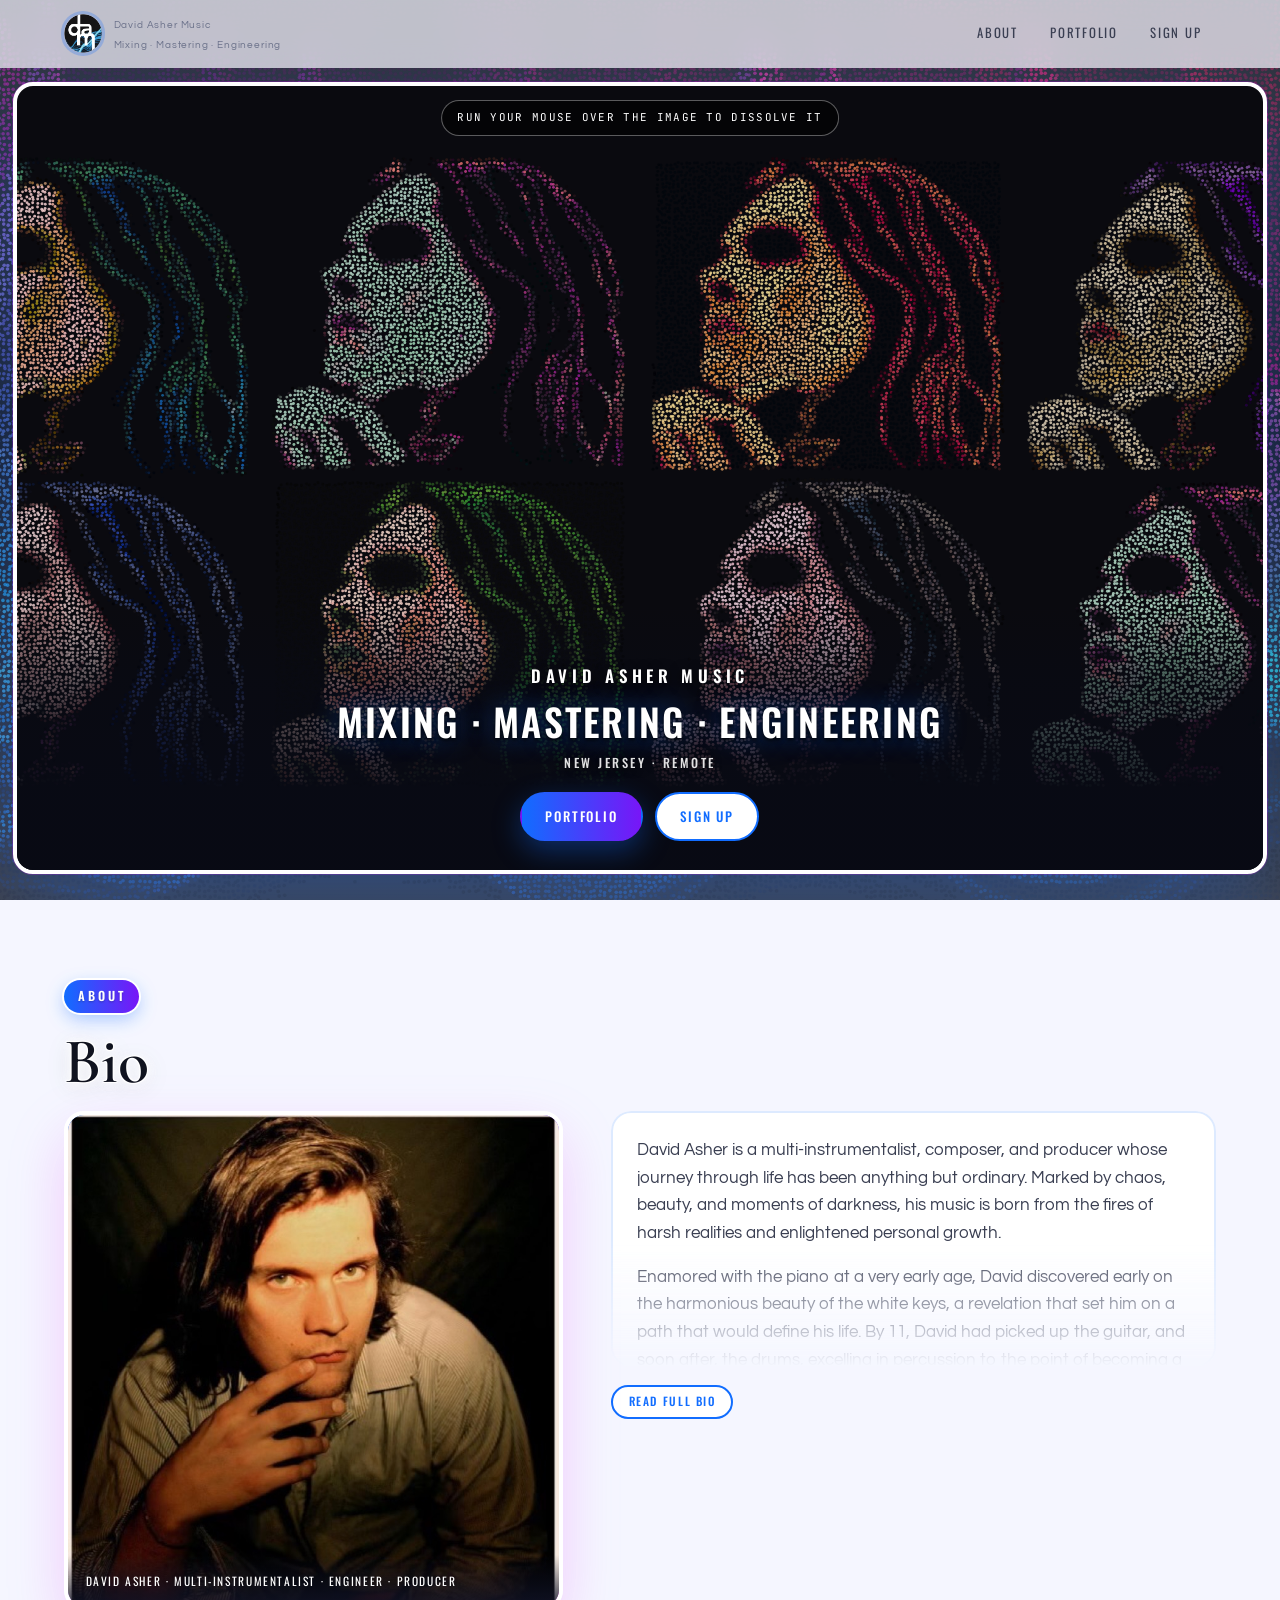
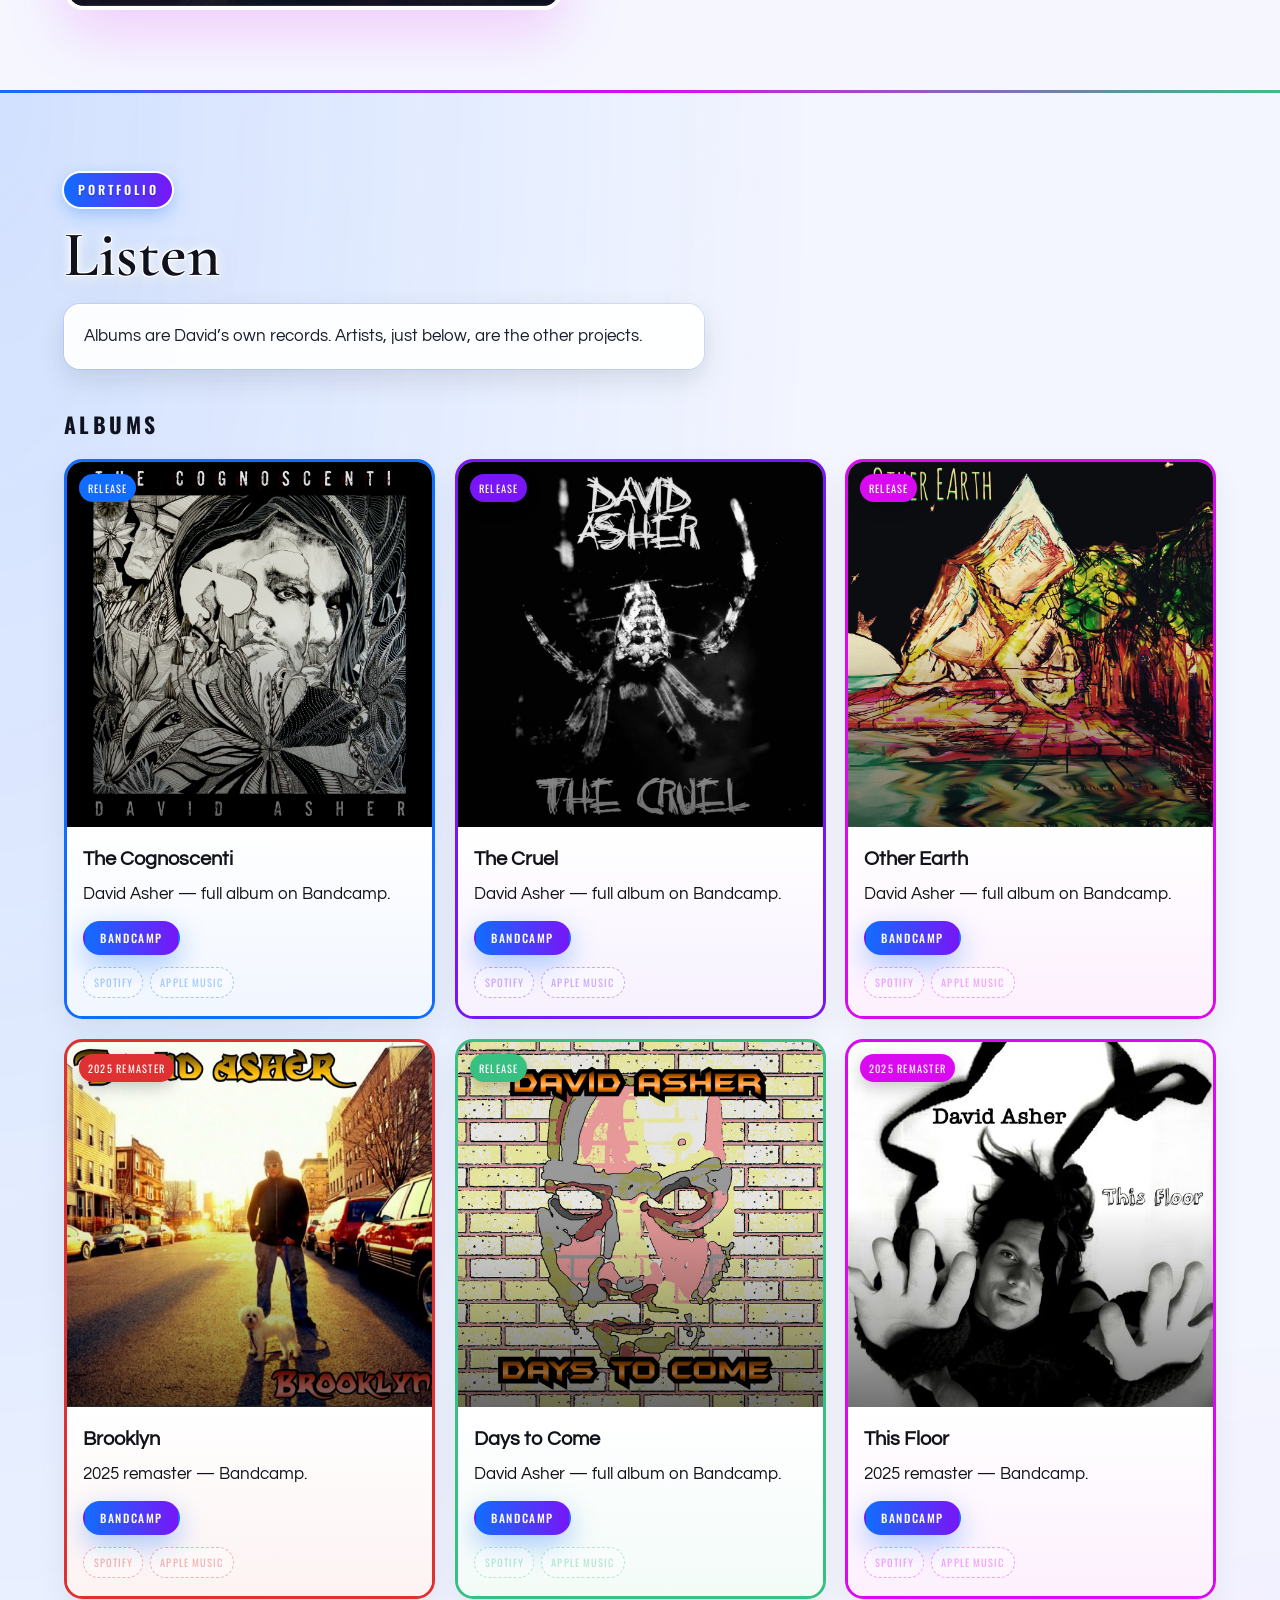
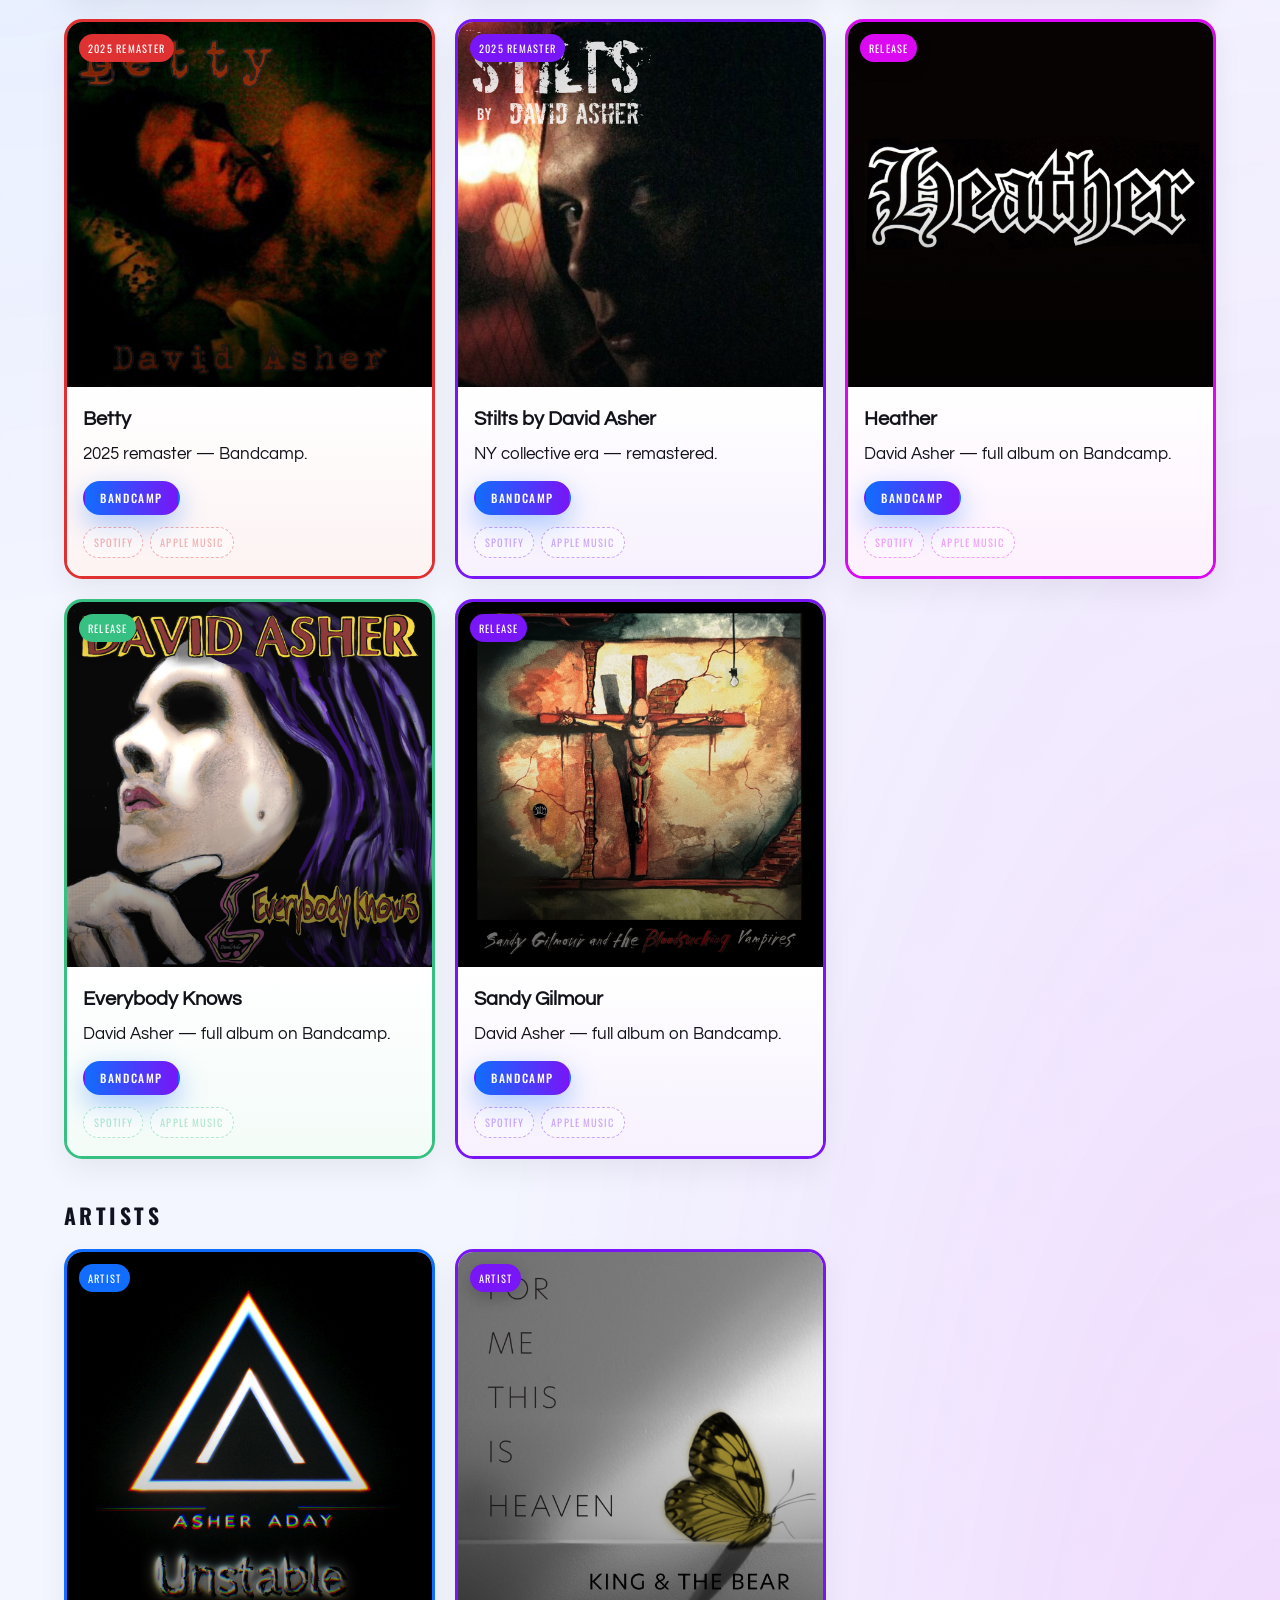
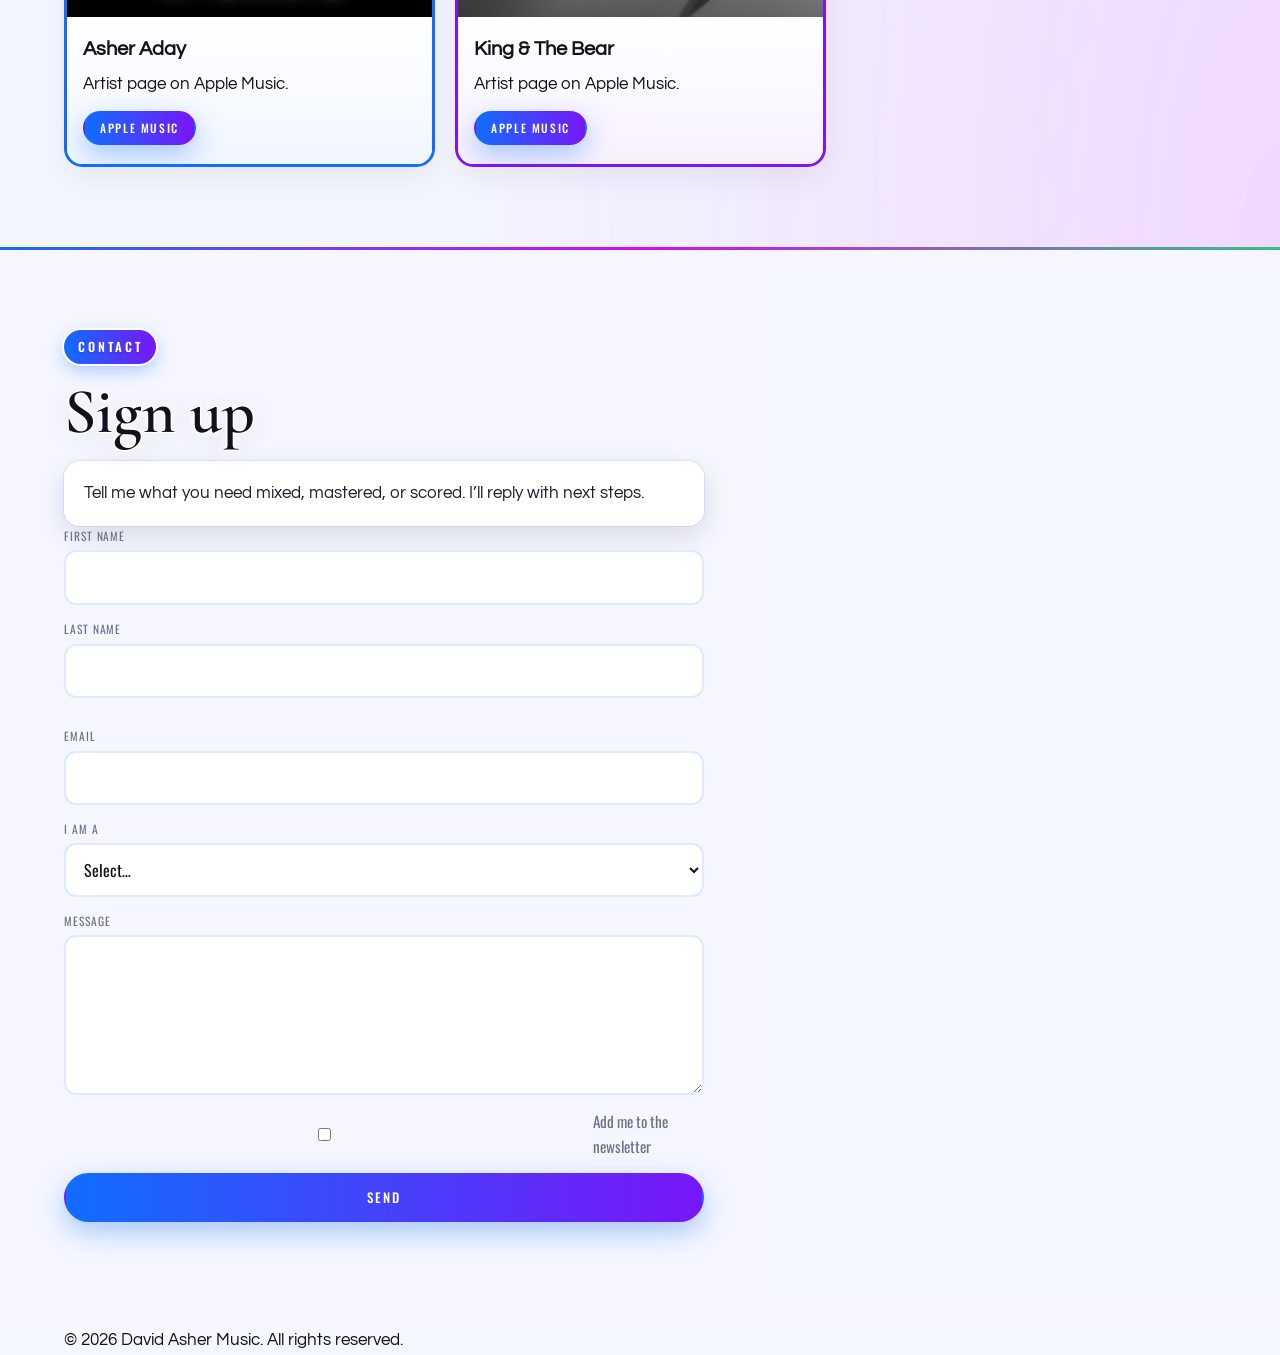
==== commit 44d73bd5: "Add an Artists group under Listen for Asher Aday and King & The Bear. The eleven albums stay as they" ====
--- a/index.html
+++ b/index.html
@@ -169,11 +169,10 @@
           <p class="section__kicker" data-reveal>Portfolio</p>
           <h2 class="section__title" data-reveal>Listen</h2>
           <p class="section__lede" data-reveal>
-            Explore a curated selection of David’s musical journey. Each track showcases a
-            versatility and passion for music. Dive in, listen, and experience the
-            soundscapes David has crafted. Use the form below to provide feedback.
+            Albums are David’s own records. Artists, just below, are the other projects.
           </p>
 
+          <h3 class="listen-group" id="albums">Albums</h3>
           <div class="portfolio-grid">
             <article class="track" data-tilt data-reveal data-reveal-delay="1" style="--playhead: 0%">
               <div class="track__art">
@@ -380,6 +379,39 @@
                 <div class="track__stream">
                   <a class="is-empty" href="#" data-service="spotify" title="Add Spotify link">Spotify</a>
                   <a class="is-empty" href="#" data-service="apple" title="Add Apple Music link">Apple Music</a>
+                </div>
+              </div>
+            </article>
+          </div>
+
+          <h3 class="listen-group" id="artists">Artists</h3>
+          <div class="portfolio-grid">
+            <article class="track" data-tilt data-reveal data-reveal-delay="1" style="--playhead: 0%">
+              <div class="track__art">
+                <img src="assets/covers/asher-aday.jpg" alt="Asher Aday" width="1200" height="1200" loading="lazy" />
+                <span class="track__tag">Artist</span>
+                <div class="track__playhead"></div>
+              </div>
+              <div class="track__body">
+                <h3>Asher Aday</h3>
+                <p>Artist page on Apple Music.</p>
+                <div class="track__actions">
+                  <a class="btn btn--primary btn--sm" href="https://music.apple.com/us/artist/asher-aday/1861651782" target="_blank" rel="noopener noreferrer">Apple Music</a>
+                </div>
+              </div>
+            </article>
+
+            <article class="track" data-tilt data-reveal data-reveal-delay="2" style="--playhead: 0%">
+              <div class="track__art">
+                <img src="assets/covers/king-and-the-bear.jpg" alt="King &amp; The Bear" width="1200" height="1200" loading="lazy" />
+                <span class="track__tag">Artist</span>
+                <div class="track__playhead"></div>
+              </div>
+              <div class="track__body">
+                <h3>King &amp; The Bear</h3>
+                <p>Artist page on Apple Music.</p>
+                <div class="track__actions">
+                  <a class="btn btn--primary btn--sm" href="https://music.apple.com/us/artist/king-the-bear/1780000420" target="_blank" rel="noopener noreferrer">Apple Music</a>
                 </div>
               </div>
             </article>
--- a/css/styles.css
+++ b/css/styles.css
@@ -746,10 +746,20 @@
   border-image: linear-gradient(90deg, var(--blue), var(--magenta), var(--green)) 1;
 }
 
+.listen-group {
+  font-family: var(--font-ui);
+  font-size: 1.35rem;
+  letter-spacing: 0.16em;
+  text-transform: uppercase;
+  color: #10131f;
+  margin: 2.4rem 0 0;
+  scroll-margin-top: calc(var(--nav-h) + 0.75rem);
+}
+
 .portfolio-grid {
   display: grid;
   gap: 1.25rem;
-  margin-top: 2.25rem;
+  margin-top: 1rem;
 }
 
 @media (min-width: 600px) {
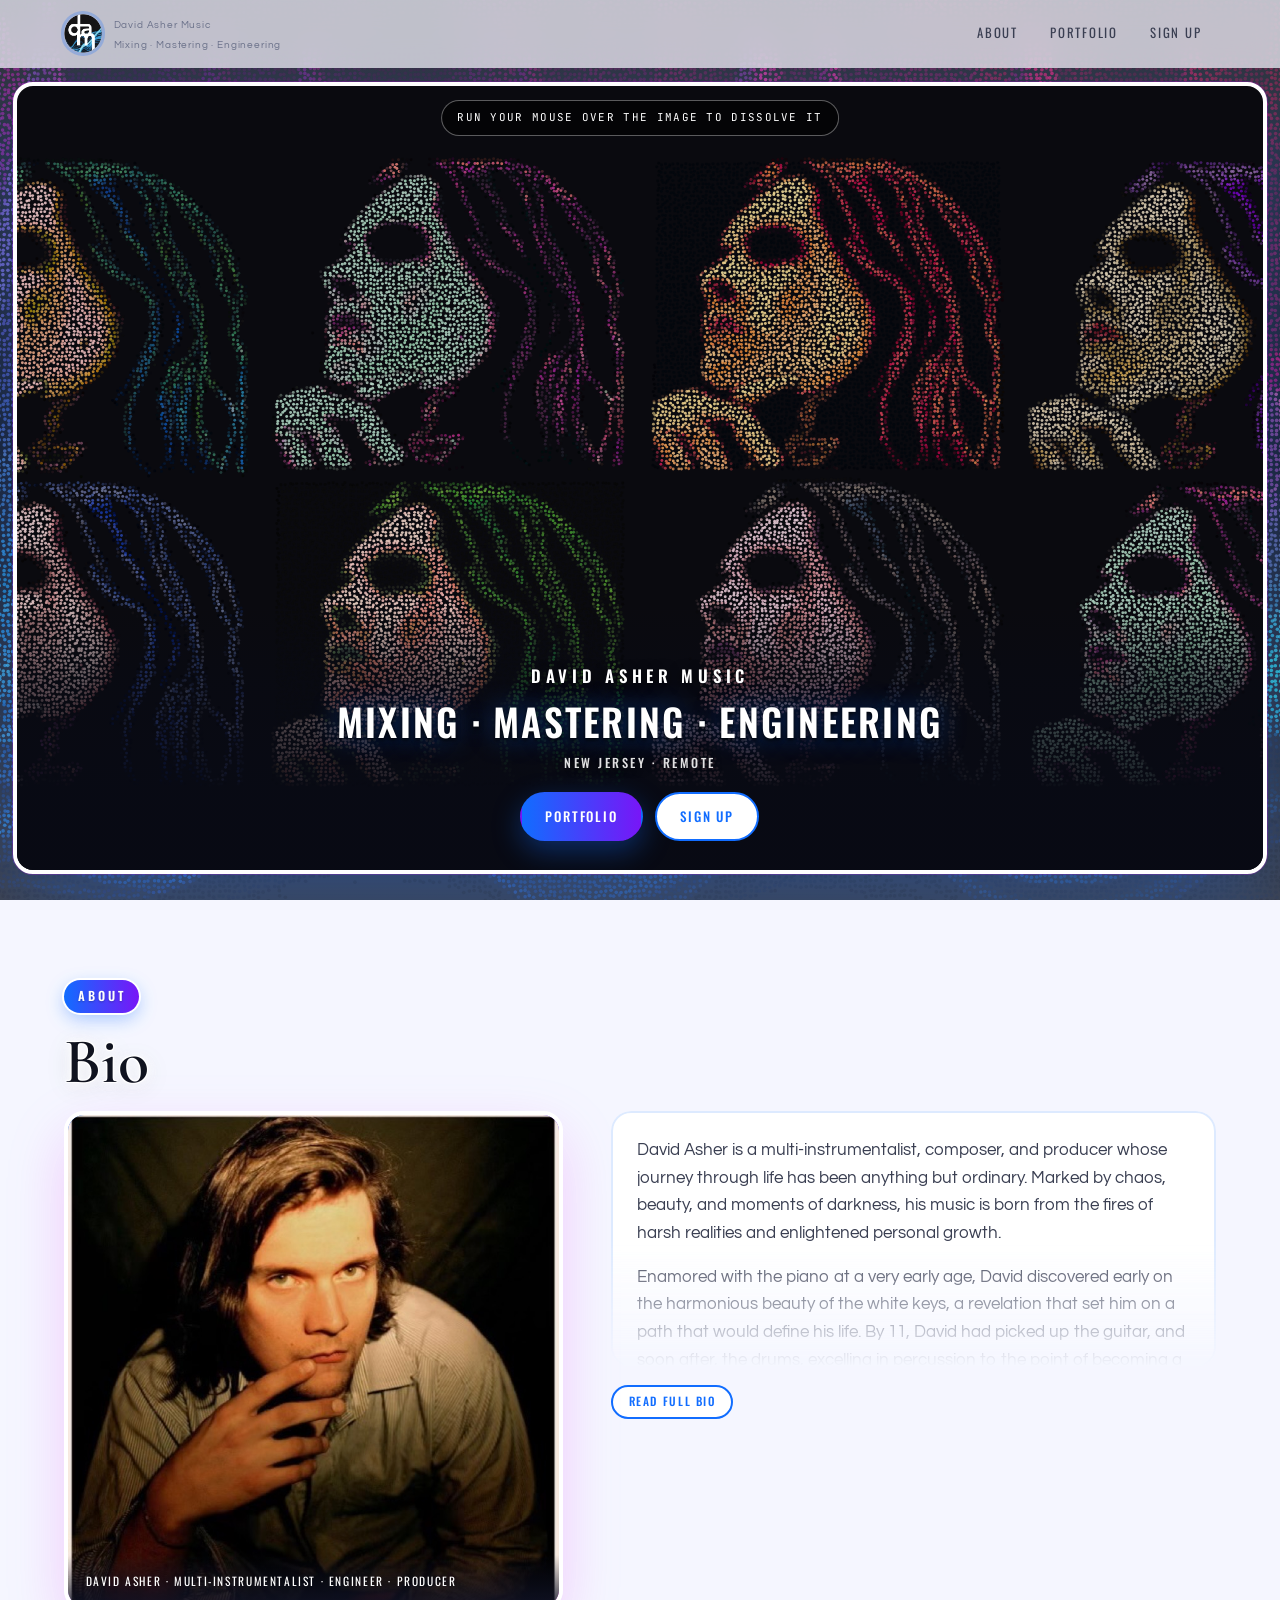
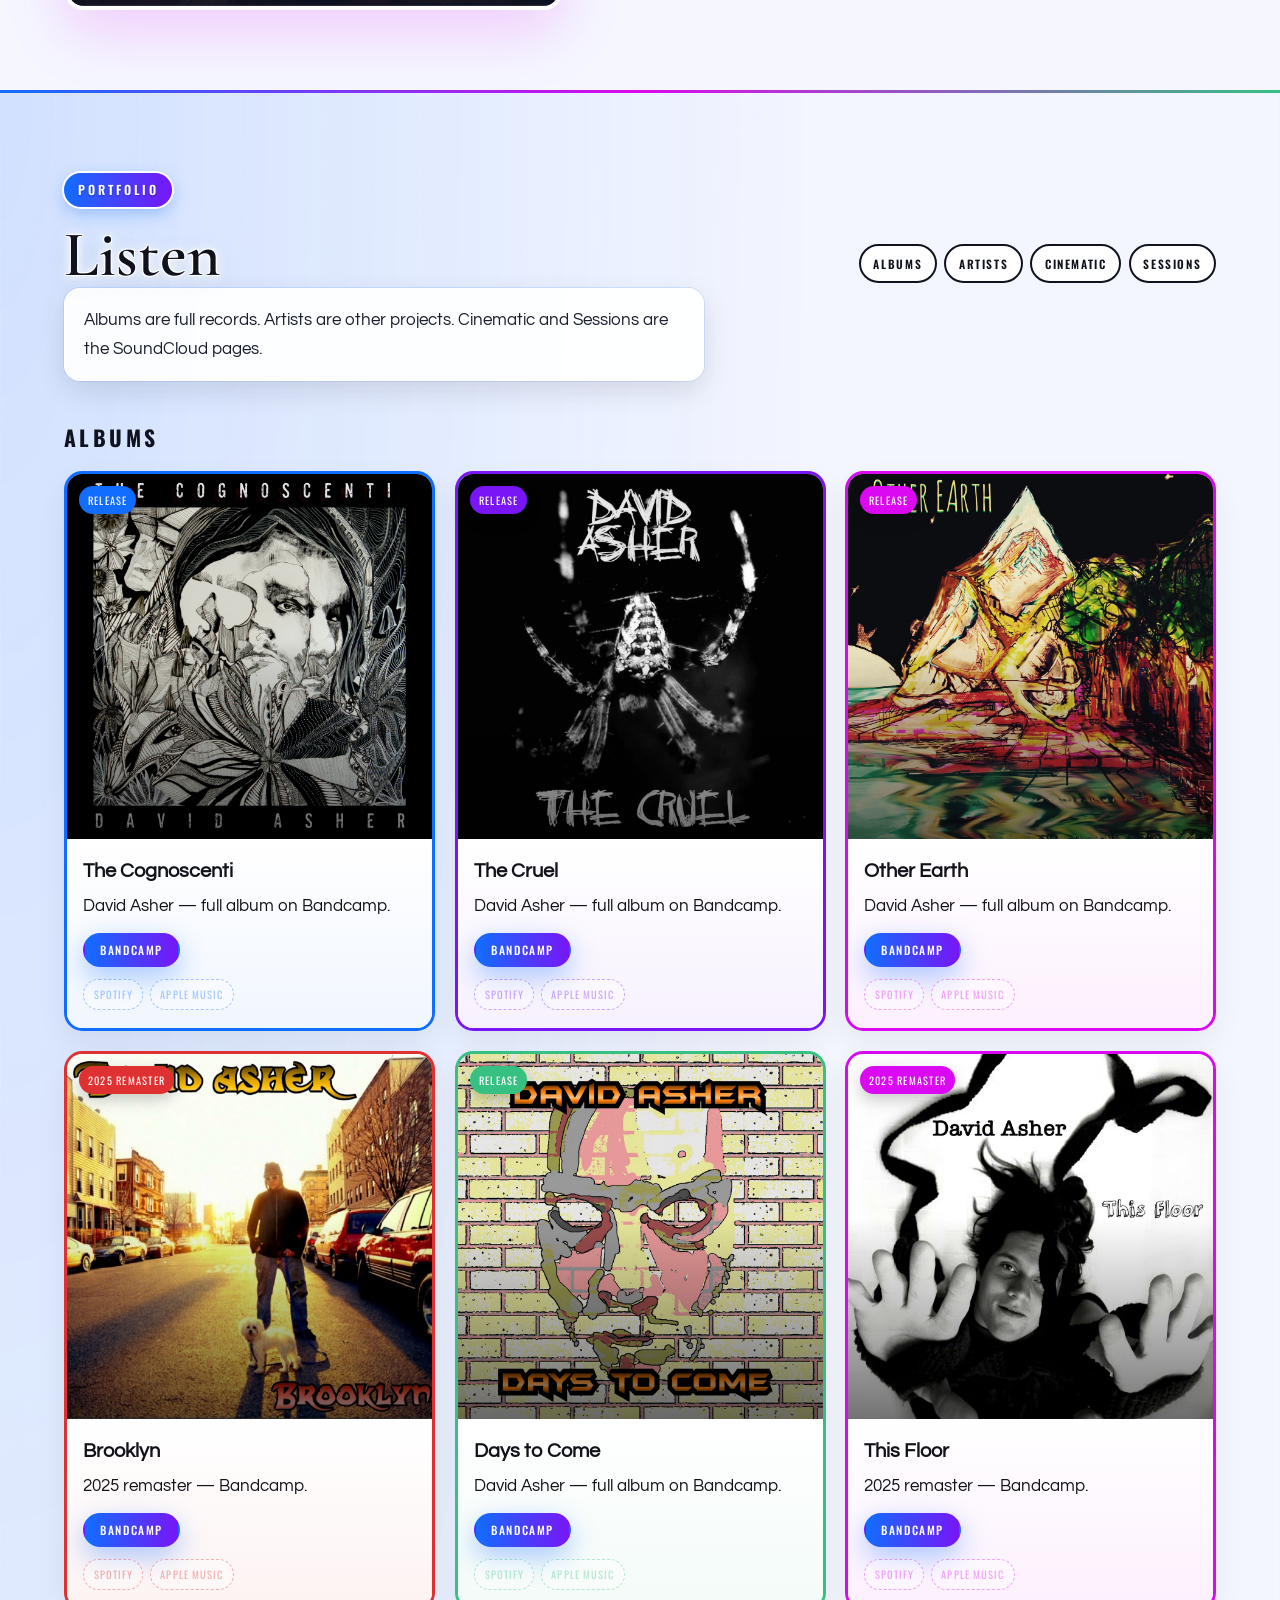
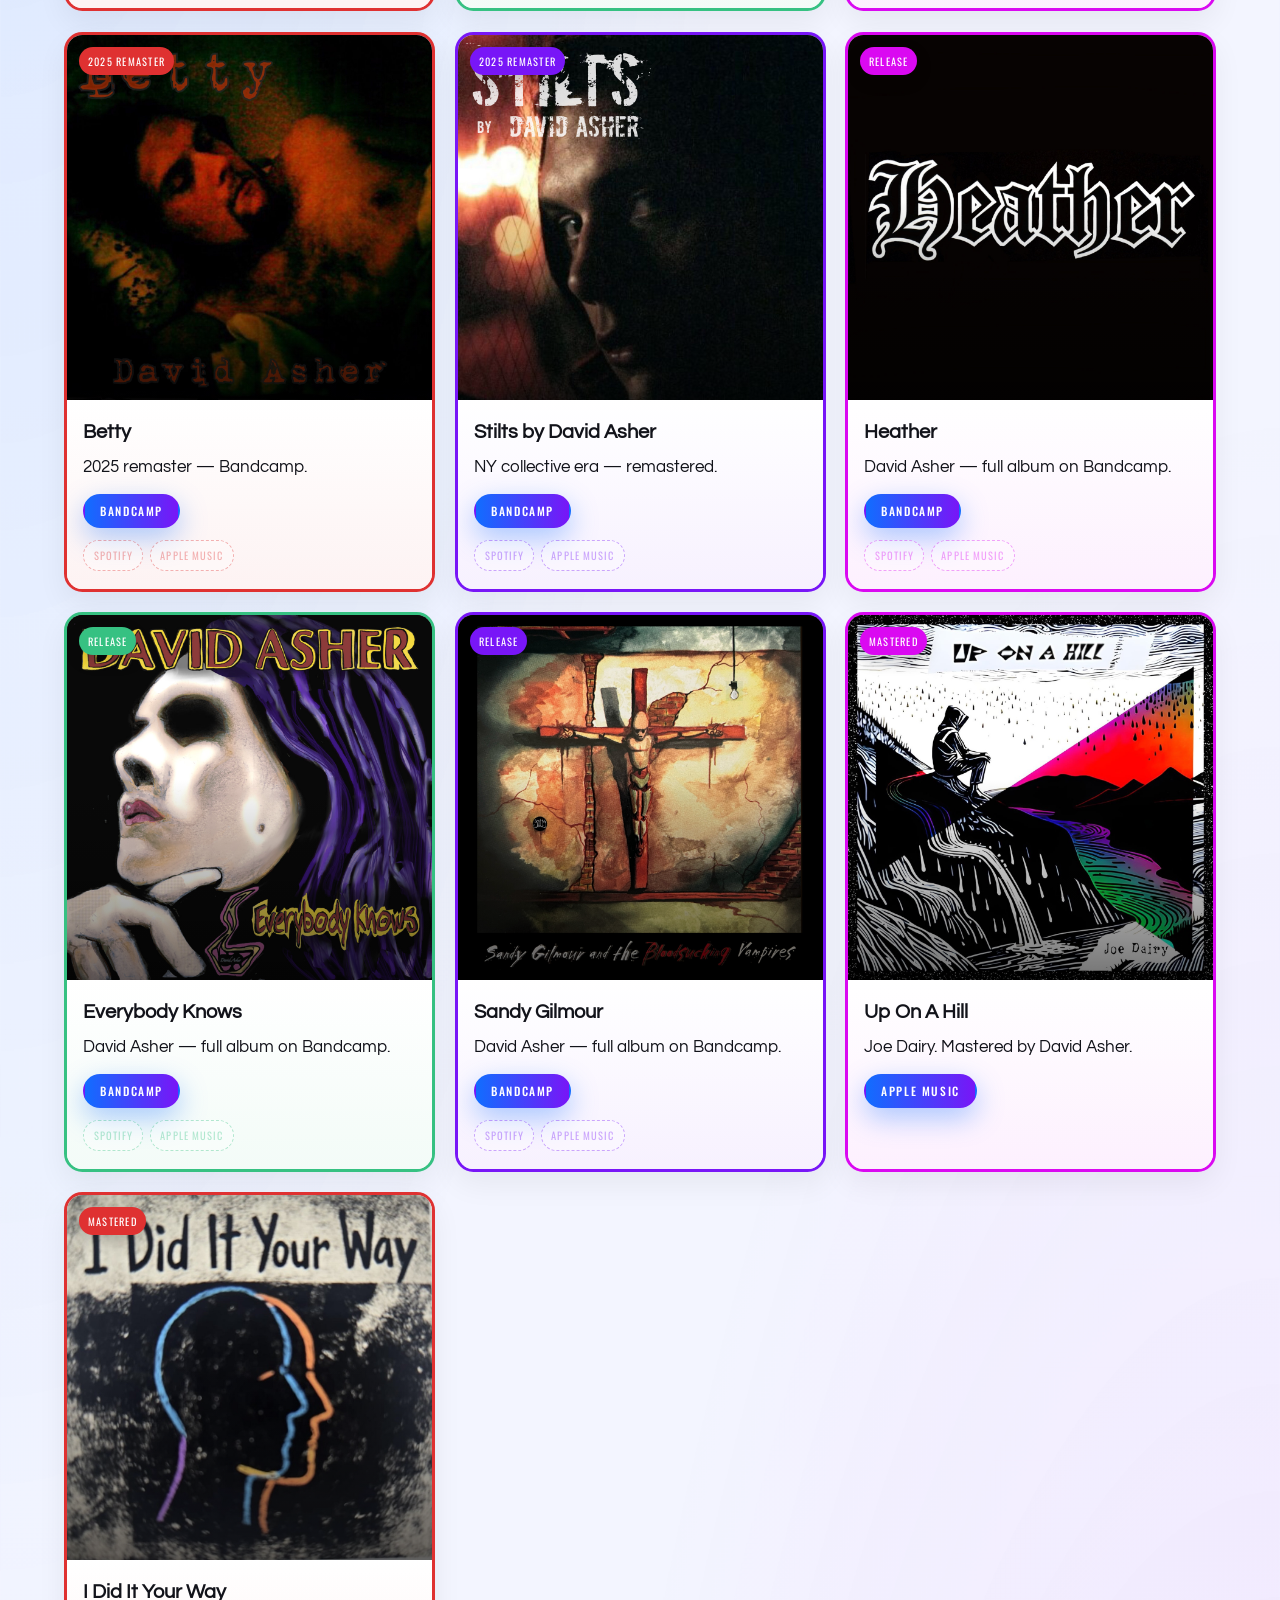
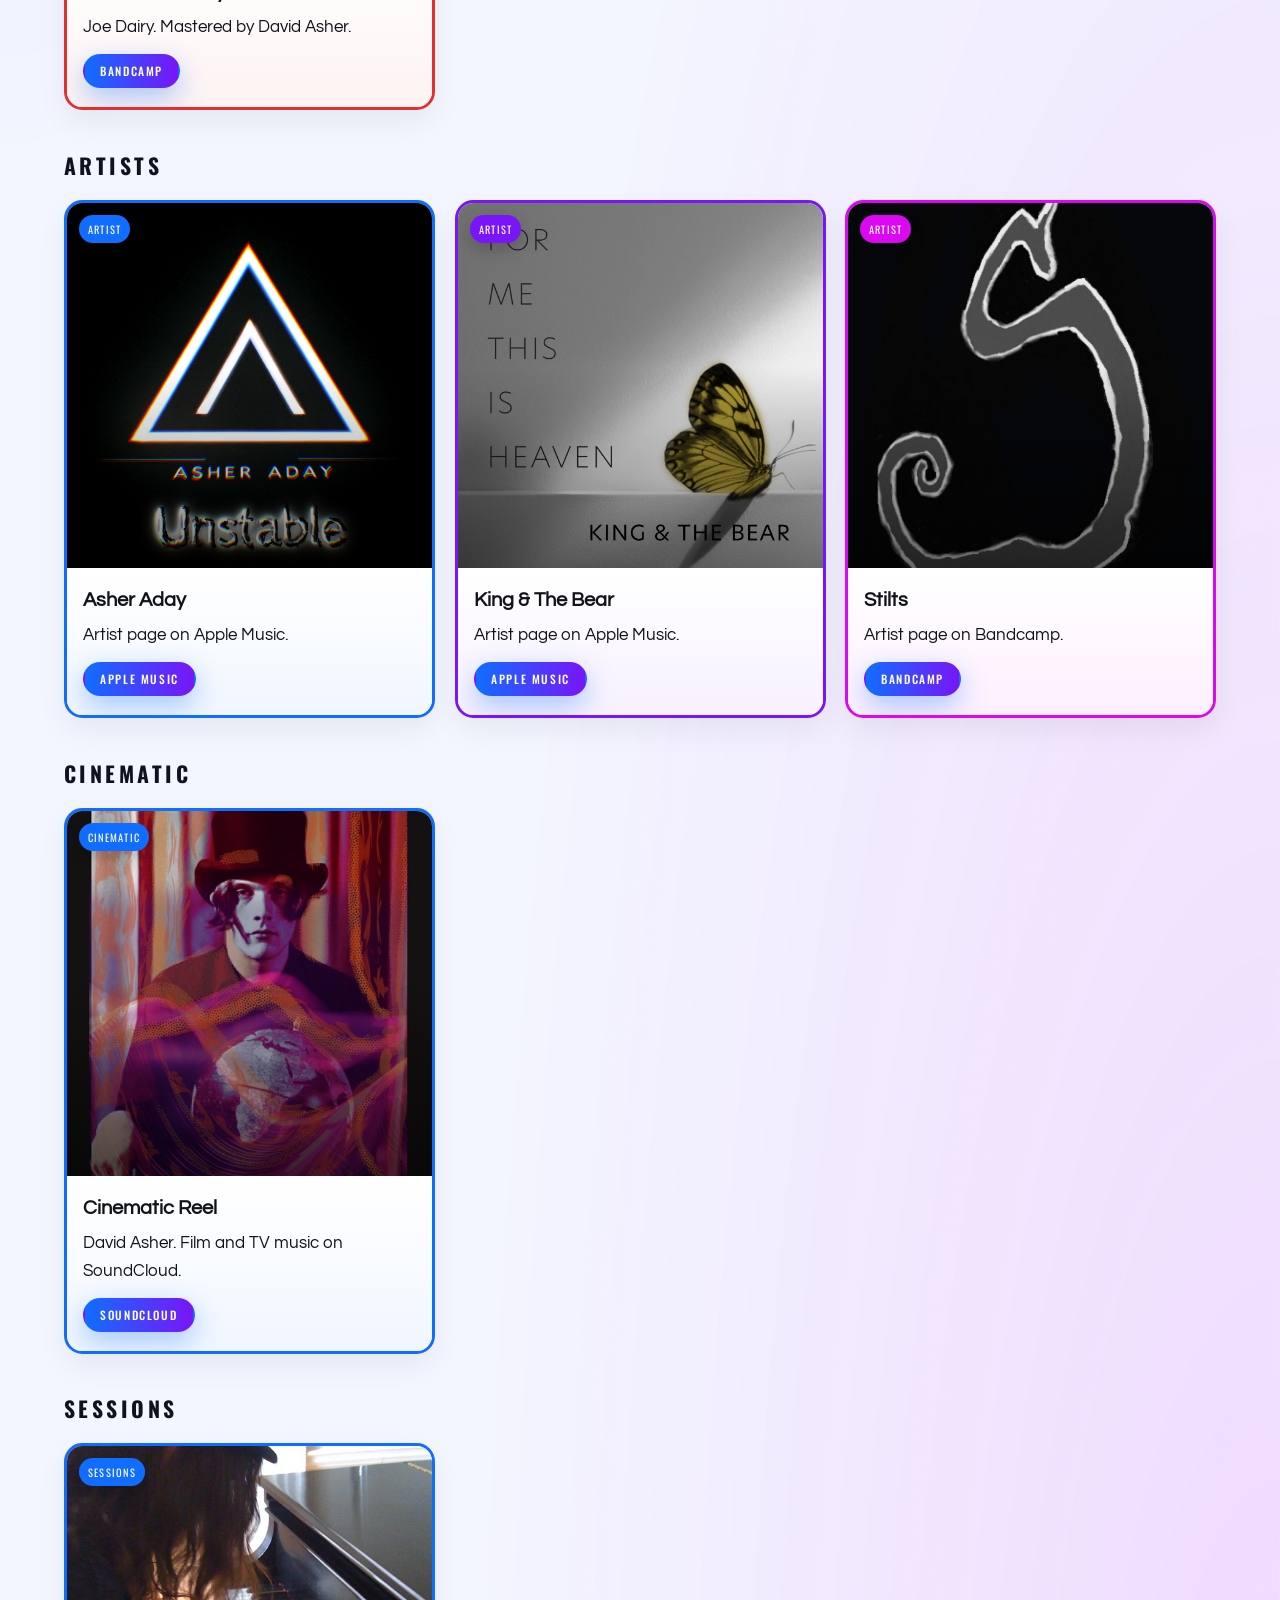
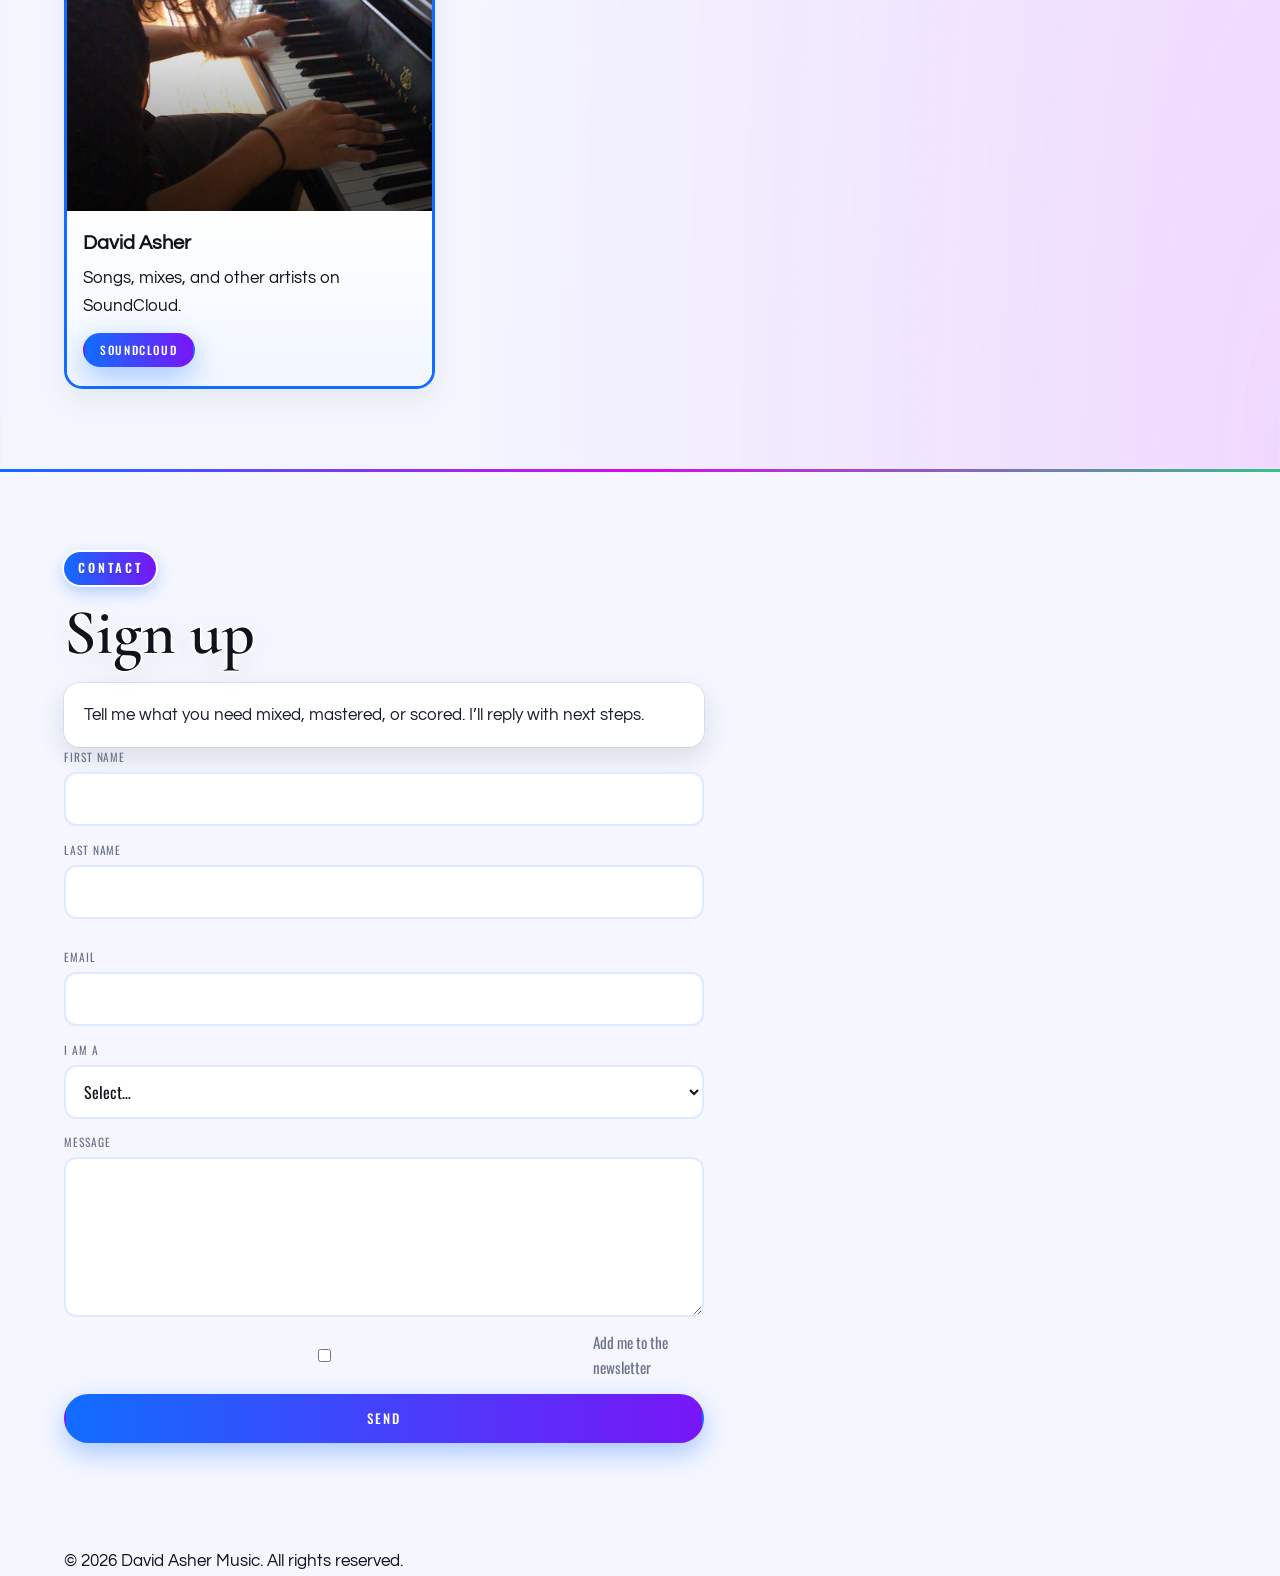
==== commit 0b814bf4: "Add Listen jumps, two SoundCloud pages, Stilts, and the Joe Dairy albums. Albums, Artists, Cinematic" ====
--- a/index.html
+++ b/index.html
@@ -167,9 +167,17 @@
       <section class="section section--portfolio" id="portfolio">
         <div class="wrap">
           <p class="section__kicker" data-reveal>Portfolio</p>
-          <h2 class="section__title" data-reveal>Listen</h2>
+          <div class="listen-head">
+            <h2 class="section__title" data-reveal>Listen</h2>
+            <nav class="listen-jumps" aria-label="Listen categories">
+              <a href="#albums">Albums</a>
+              <a href="#artists">Artists</a>
+              <a href="#cinematic">Cinematic</a>
+              <a href="#sessions">Sessions</a>
+            </nav>
+          </div>
           <p class="section__lede" data-reveal>
-            Albums are David’s own records. Artists, just below, are the other projects.
+            Albums are full records. Artists are other projects. Cinematic and Sessions are the SoundCloud pages.
           </p>
 
           <h3 class="listen-group" id="albums">Albums</h3>
@@ -382,6 +390,36 @@
                 </div>
               </div>
             </article>
+
+            <article class="track" data-tilt data-reveal data-reveal-delay="3" style="--playhead: 0%">
+              <div class="track__art">
+                <img src="assets/covers/joe-dairy-up-on-a-hill.jpg" alt="Up On A Hill album cover" width="1200" height="1200" loading="lazy" />
+                <span class="track__tag">Mastered</span>
+                <div class="track__playhead"></div>
+              </div>
+              <div class="track__body">
+                <h3>Up On A Hill</h3>
+                <p>Joe Dairy. Mastered by David Asher.</p>
+                <div class="track__actions">
+                  <a class="btn btn--primary btn--sm" href="https://music.apple.com/us/album/up-on-a-hill/1806384552" target="_blank" rel="noopener noreferrer">Apple Music</a>
+                </div>
+              </div>
+            </article>
+
+            <article class="track" data-tilt data-reveal data-reveal-delay="1" style="--playhead: 0%">
+              <div class="track__art">
+                <img src="assets/covers/joe-dairy-i-did-it-your-way.jpg" alt="I Did It Your Way album cover" width="1200" height="1200" loading="lazy" />
+                <span class="track__tag">Mastered</span>
+                <div class="track__playhead"></div>
+              </div>
+              <div class="track__body">
+                <h3>I Did It Your Way</h3>
+                <p>Joe Dairy. Mastered by David Asher.</p>
+                <div class="track__actions">
+                  <a class="btn btn--primary btn--sm" href="https://joedairy.bandcamp.com/album/i-did-it-your-way" target="_blank" rel="noopener noreferrer">Bandcamp</a>
+                </div>
+              </div>
+            </article>
           </div>
 
           <h3 class="listen-group" id="artists">Artists</h3>
@@ -412,6 +450,57 @@
                 <p>Artist page on Apple Music.</p>
                 <div class="track__actions">
                   <a class="btn btn--primary btn--sm" href="https://music.apple.com/us/artist/king-the-bear/1780000420" target="_blank" rel="noopener noreferrer">Apple Music</a>
+                </div>
+              </div>
+            </article>
+
+            <article class="track" data-tilt data-reveal data-reveal-delay="3" style="--playhead: 0%">
+              <div class="track__art">
+                <img src="assets/covers/stilts-band.jpg" alt="Stilts" width="764" height="1024" loading="lazy" />
+                <span class="track__tag">Artist</span>
+                <div class="track__playhead"></div>
+              </div>
+              <div class="track__body">
+                <h3>Stilts</h3>
+                <p>Artist page on Bandcamp.</p>
+                <div class="track__actions">
+                  <a class="btn btn--primary btn--sm" href="https://stilts-band.bandcamp.com/" target="_blank" rel="noopener noreferrer">Bandcamp</a>
+                </div>
+              </div>
+            </article>
+          </div>
+
+          <h3 class="listen-group" id="cinematic">Cinematic</h3>
+          <div class="portfolio-grid">
+            <article class="track" data-tilt data-reveal data-reveal-delay="1" style="--playhead: 0%">
+              <div class="track__art">
+                <img src="assets/covers/david-asher-cinematic.jpg" alt="David Asher’s Cinematic Reel" width="500" height="500" loading="lazy" />
+                <span class="track__tag">Cinematic</span>
+                <div class="track__playhead"></div>
+              </div>
+              <div class="track__body">
+                <h3>Cinematic Reel</h3>
+                <p>David Asher. Film and TV music on SoundCloud.</p>
+                <div class="track__actions">
+                  <a class="btn btn--primary btn--sm" href="https://soundcloud.com/david-asher-cinematic" target="_blank" rel="noopener noreferrer">SoundCloud</a>
+                </div>
+              </div>
+            </article>
+          </div>
+
+          <h3 class="listen-group" id="sessions">Sessions</h3>
+          <div class="portfolio-grid">
+            <article class="track" data-tilt data-reveal data-reveal-delay="1" style="--playhead: 0%">
+              <div class="track__art">
+                <img src="assets/covers/david-asher-soundcloud.jpg" alt="David Asher at the piano" width="500" height="500" loading="lazy" />
+                <span class="track__tag">Sessions</span>
+                <div class="track__playhead"></div>
+              </div>
+              <div class="track__body">
+                <h3>David Asher</h3>
+                <p>Songs, mixes, and other artists on SoundCloud.</p>
+                <div class="track__actions">
+                  <a class="btn btn--primary btn--sm" href="https://soundcloud.com/david-asher" target="_blank" rel="noopener noreferrer">SoundCloud</a>
                 </div>
               </div>
             </article>
--- a/css/styles.css
+++ b/css/styles.css
@@ -746,6 +746,43 @@
   border-image: linear-gradient(90deg, var(--blue), var(--magenta), var(--green)) 1;
 }
 
+.listen-head {
+  display: flex;
+  flex-wrap: wrap;
+  align-items: flex-end;
+  justify-content: space-between;
+  gap: 0.85rem 1.5rem;
+}
+
+.listen-head .section__title {
+  margin-bottom: 0;
+}
+
+.listen-jumps {
+  display: flex;
+  flex-wrap: wrap;
+  gap: 0.45rem;
+  margin: 0 0 0.35rem;
+}
+
+.listen-jumps a {
+  font-family: var(--font-ui);
+  font-size: 0.72rem;
+  letter-spacing: 0.14em;
+  text-transform: uppercase;
+  font-weight: 600;
+  color: #10131f;
+  background: #fff;
+  border: 2px solid #10131f;
+  border-radius: 999px;
+  padding: 0.5rem 0.8rem;
+}
+
+.listen-jumps a:hover {
+  background: #10131f;
+  color: #fff;
+}
+
 .listen-group {
   font-family: var(--font-ui);
   font-size: 1.35rem;
